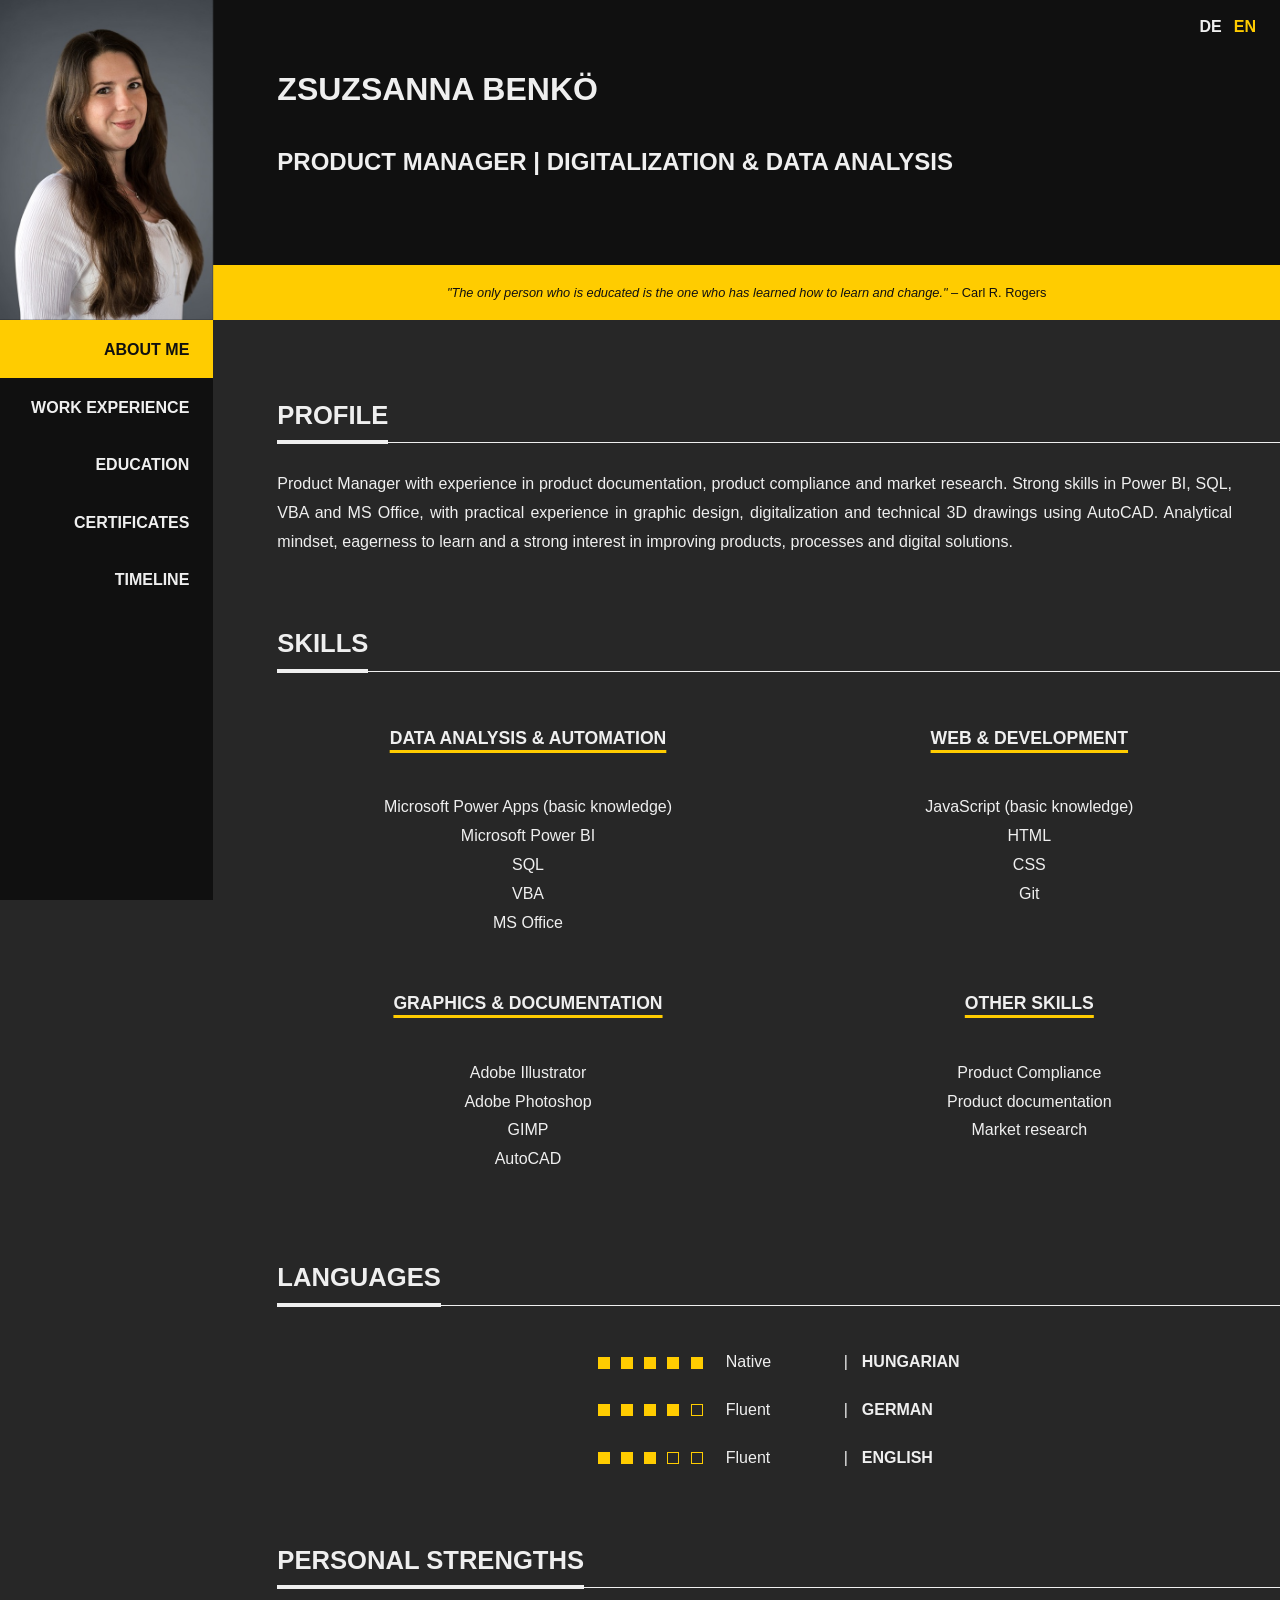
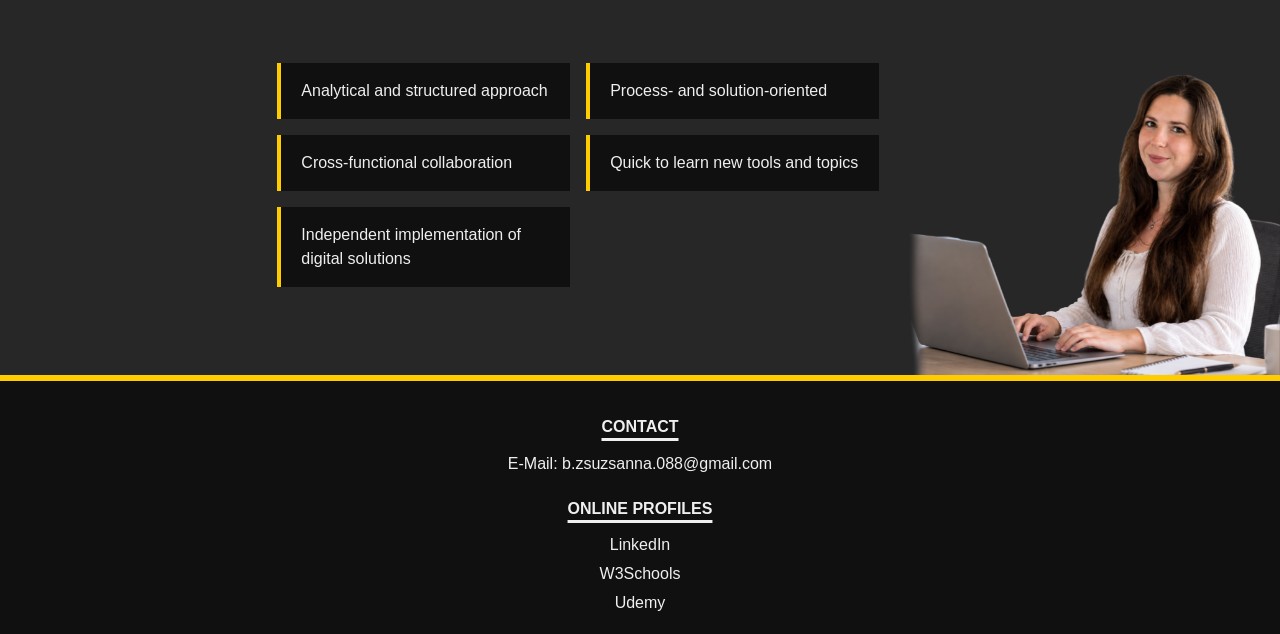
==== en/index.html @ 294ad584 "Perf - optimize image loading and responsiveness" ====
<!DOCTYPE html>
<html lang="en">

    <head>
        <meta charset="utf-8">
        <meta name="viewport" content="width=device-width, initial-scale=1.0">
        <title>Zsuzsanna Benkö</title>
        <link rel="preload" as="image" href="./src/img/zsusanna-benkoe-cv-foto-header.jpg">

        <!-- FAVICON -->

        <!-- AUTHOR'S STYLESHEET -->
        <!-- Load shared layout and utility styles before site-specific rules. -->
        <link rel="stylesheet" type="text/css" href="../src/css/flexbox.css">
        <link rel="stylesheet" type="text/css" href="../src/css/components.css">
        <link rel="stylesheet" type="text/css" href="../src/css/element-spaces.css">
        <link rel="stylesheet" type="text/css" href="../src/css/styles.css">
    </head>

    <body>

        <!-- === HEADER === -->
        <!-- Site identity and responsive profile header. -->
        <header id="header" class="container">
                <nav class="language-switcher" aria-label="Language selection">
                    <a href="../index.html" lang="de">DE</a>
                    <a href="index.html" lang="en" aria-current="page">EN</a>
                </nav>
                <div class="row">

                    <!-- The header image container for the CV photo. -->
                    <div id="header-img-container" class="col-5 col-sm-4 col-md-3 col-xl-2"></div>

                    <!-- The header text container for name, title, and quote -->
                    <div id="header-text-container" class="col-7 col-sm-8 col-md-9 col-xl-10">
                        <div id="header-text-name">
                            <h1>Zsuzsanna Benkö</h1>
                            <h2>PRODUCT MANAGER | DIGITALIZATION & DATA ANALYSIS</h2>
                        </div>
                        <p id="header-text-quote" >
                            <i>"The only person who is educated is the one who has learned how to 
                            learn and change."</i> – Carl R. Rogers
                        </p>
                    </div>

                </div>
        </header>

        <!-- === MAIN === -->
        <!-- Main content and navigation. -->
        <main id="main" class="container">
            <div class="row">

                <!-- NAVIGATION -->
                <!-- The compact and full navigation variants are shown at different breakpoints. -->

                <!-- SMALL DISPLAY NAVIGATION -->
                <nav id="nav-container-small" class="display-block display-sm-none col-12">
                    <ul>
                        <li class="active"><a href="index.html">About me</a></li>
                        <li><a href="berufserfahrung.html">Work experience</a></li>
                        <li><a href="berufliche_bildung.html">Education</a></li>
                        <li><a href="zertifikate.html">Certificates</a></li>
                        <li><a href="timeline.html">Timeline</a></li>
                    </ul>
                </nav>
                <!-- FULL DISPLAY NAVIGATION -->
                <nav id="nav-container" class="display-none display-sm-block col-sm-4 col-md-3 col-xl-2">
                    <ul>
                        <li class="active"><a href="index.html">About me</a></li>
                        <li><a href="berufserfahrung.html">Work experience</a></li>
                        <li><a href="berufliche_bildung.html">Education</a></li>
                        <li><a href="zertifikate.html">Certificates</a></li>
                        <li><a href="timeline.html">Timeline</a></li>
                    </ul>
                </nav>


                <!-- MAIN CONTENT -->
                <!-- PROFILE, SKILLS, AND LANGUAGE PROFICIENCY -->
                <div id="main-container" class="overlay-main col-12 col-sm-8 col-md-9 col-xl-10">

                    <!-- PROFILE -->
                    <div id="profile">
                        <h2><span class="heading-text">PROFILE</span></h2>
                        
                        <div class="intro">
                            Product Manager with experience in product documentation, product compliance and market research. Strong skills in Power BI, SQL, VBA and MS Office, with practical experience in graphic design, digitalization and technical 3D drawings using AutoCAD. Analytical mindset, eagerness to learn and a strong interest in improving products, processes and digital solutions.
                        </div>
                    </div>

                    <!-- PROFESSIONAL SKILLS -->
                    <!-- The professional skills section is divided into four categories: Data Analysis & Automation, Web & Development, Graphics & Documentation, and Other Skills. Each category is presented in a responsive layout. -->
                    <div id="professional-skills">
                        <h2><span class="heading-text">Skills</span></h2>
                        <div class="row">
                            <div class="col-12 col-md-6">
                                <h3>DATA ANALYSIS & AUTOMATION</h3>
                                <ul>
                                    <li>Microsoft Power Apps (basic knowledge)</li>
                                    <li>Microsoft Power BI</li>
                                    <li>SQL</li>
                                    <li>VBA</li>
                                    <li>MS Office</li>
                                </ul>
                            </div>
                            <div class="col-12 col-md-6">
                                <h3>WEB & DEVELOPMENT</h3>
                                <ul>
                                    <li>JavaScript (basic knowledge)</li>
                                    <li>HTML</li>
                                    <li>CSS</li>
                                    <li>Git</li>
                                </ul>
                            </div>
                        </div>
                        <div class="row">
                            <div class="col-12 col-md-6">
                                <h3>GRAPHICS & DOCUMENTATION</h3>
                                <ul>
                                    <li>Adobe Illustrator</li>
                                    <li>Adobe Photoshop</li>
                                    <li>GIMP</li>
                                    <li>AutoCAD</li>
                                </ul>
                            </div>
                            <div class="col-12 col-md-6">
                                <h3>OTHER SKILLS</h3>
                                <ul>
                                    <li>Product Compliance</li>
                                    <li>Product documentation</li>
                                    <li>Market research</li>
                                </ul>
                            </div>
                        </div>
                    </div>

                    <!-- LANGUAGE SKILLS -->
                    <!-- Five markers represent each language's proficiency level. -->
                     <div id="language-skills">
                        <h2><span class="heading-text">Languages</span></h2>
                        <div class="language-list">
                            
                            <div class="language-row">
                                <div class="language-level">
                                    <span class="square filled"></span>
                                    <span class="square filled"></span>
                                    <span class="square filled"></span>
                                    <span class="square filled"></span>
                                    <span class="square filled"></span>
                                </div>

                                <span class="language-description">Native</span>
                                <span class="separator">|</span>
                                <strong>HUNGARIAN</strong>
                            </div>


                            <div class="language-row">
                                <div class="language-level">
                                    <span class="square filled"></span>
                                    <span class="square filled"></span>
                                    <span class="square filled"></span>
                                    <span class="square filled"></span>
                                    <span class="square empty"></span>
                                </div>

                                <span class="language-description">Fluent</span>
                                <span class="separator">|</span>
                                <strong>GERMAN</strong>
                            </div>


                            <div class="language-row">
                                <div class="language-level">
                                    <span class="square filled"></span>
                                    <span class="square filled"></span>
                                    <span class="square filled"></span>
                                    <span class="square empty"></span>
                                    <span class="square empty"></span>
                                </div>

                                <span class="language-description">Fluent</span>
                                <span class="separator">|</span>
                                <strong>ENGLISH</strong>
                            </div>

                        </div>
                    </div>

                    <!-- PERSONAL STRENGTHS -->
                    <!-- Personal strengths are presented as responsive highlight cards. -->
                    <div id="personal-skills">
                        <h2><span class="heading-text">PERSONAL STRENGTHS</span></h2>
                        <div id="skills">
                            <div class="skill skill-1">
                                Analytical and structured approach
                            </div>

                            <div class="skill skill-2">
                                Process- and solution-oriented
                            </div>

                            <div class="skill skill-3">
                                Cross-functional collaboration
                            </div>

                            <div class="skill skill-4">
                                Quick to learn new tools and topics
                            </div>

                            <div class="skill skill-5">
                                Independent implementation of digital solutions
                            </div>
                        </div>
                    </div>
                    
                </div>


            </div>
        </main>


        <!-- === FOOTER === -->
        <!-- Contact details and external professional profiles. -->
        <footer id="footer">
            <div class="row">
                <div class="col-12">
                    <div class="footer-heading">Contact</div>
                    <div>E-Mail: b.zsuzsanna.088@gmail.com</div>
                    
                    <div class="footer-heading">Online profiles</div>
                    <div><a href="https://www.linkedin.com/in/zsuzsanna-benkoe" target="_blank" rel="noopener noreferrer">LinkedIn</a></div>
                    <div><a href="https://www.w3profile.com/Susi88/" target="_blank" rel="noopener noreferrer">W3Schools</a></div>
                    <div><a href="https://www.udemy.com/user/zsuzsanna-benko-2/" target="_blank" rel="noopener noreferrer">Udemy</a></div>
                </div>
            </div>
        </footer>

        <!-- === JAVASCRIPT === -->
        <script src="../src/js/main.js"></script>
        <script defer>document.addEventListener("touchstart", function () { }, true);</script>

    </body>

</html>
---- src/css/flexbox.css ----
:root {
  --gutter-x: 1.5rem;
  --gutter-y: 0;
}

.container{
  width: 100%;
  margin-right: auto;
  margin-left: auto;
}

.headline {
  padding: 2rem 0;
}

.row {
  display: flex;
  flex-wrap: wrap;
  /* margin-top: calc(-1 * var(--gutter-y));
  margin-right: calc(-0.5 * var(--gutter-x));
  margin-left: calc(-0.5 * var(--gutter-x)); */
}

.row > * {
  flex-shrink: 0;
  width: 100%;
  max-width: 100%;
  /* padding-right: calc(var(--gutter-x) * 0.5);
  padding-left: calc(var(--gutter-x) * 0.5);
  margin-top: var(--gutter-y); */
}

.display-none {
  display: none !important;
}

.display-block {
  display: block !important;
}

.display-inline {
  display: inline !important;
}

.display-inline-block {
  display: inline-block !important;
}

.display-flex {
  display: flex !important;
}

.flex-row {
  flex-direction: row !important;
}

.flex-column {
  flex-direction: column !important;
}

.flex-row-reverse {
  flex-direction: row-reverse !important;
}

.flex-column-reverse {
  flex-direction: column-reverse !important;
}

.flex-wrap {
  flex-wrap: wrap !important;
}

.flex-nowrap {
  flex-wrap: nowrap !important;
}

.align-content-start {
  align-content: flex-start !important;
}

.align-content-end {
  align-content: flex-end !important;
}

.align-content-center {
  align-content: center !important;
}

.align-content-between {
  align-content: space-between !important;
}

.align-content-around {
  align-content: space-around !important;
}

.align-content-stretch {
  align-content: stretch !important;
}

.justify-content-start {
  justify-content: flex-start !important;
}

.justify-content-end {
  justify-content: flex-end !important;
}

.justify-content-center {
  justify-content: center !important;
}

.justify-content-between {
  justify-content: space-between !important;
}

.justify-content-around {
  justify-content: space-around !important;
}

.justify-content-evenly {
  justify-content: space-evenly !important;
}

.align-items-start {
  align-items: flex-start !important;
}

.align-items-end {
  align-items: flex-end !important;
}

.align-items-center {
  align-items: center !important;
}

.align-items-baseline {
  align-items: baseline !important;
}

.align-items-stretch {
  align-items: stretch !important;
}

.order-first {
  order: -1 !important;
}

.order-0 {
  order: 0 !important;
}

.order-1 {
  order: 1 !important;
}

.order-2 {
  order: 2 !important;
}

.order-3 {
  order: 3 !important;
}

.order-4 {
  order: 4 !important;
}

.order-5 {
  order: 5 !important;
}

.order-last {
  order: 6 !important;
}

.col-auto {
  flex: 1;
  width: auto;
}

.col-1 {
  flex: 0 0 auto;
  width: 8.33333333%;
}

.col-2 {
  flex: 0 0 auto;
  width: 16.66666667%;
}

.col-3 {
  flex: 0 0 auto;
  width: 25%;
}

.col-4 {
  flex: 0 0 auto;
  width: 33.33333333%;
}

.col-5 {
  flex: 0 0 auto;
  width: 41.66666667%;
}

.col-6 {
  flex: 0 0 auto;
  width: 50%;
}

.col-7 {
  flex: 0 0 auto;
  width: 58.33333333%;
}

.col-8 {
  flex: 0 0 auto;
  width: 66.66666667%;
}

.col-9 {
  flex: 0 0 auto;
  width: 75%;
}

.col-10 {
  flex: 0 0 auto;
  width: 83.33333333%;
}

.col-11 {
  flex: 0 0 auto;
  width: 91.66666667%;
}

.col-12 {
  flex: 0 0 auto;
  width: 100%;
}

.offset-1 {
  margin-left: 8.33333333%;
}

.offset-2 {
  margin-left: 16.66666667%;
}

.offset-3 {
  margin-left: 25%;
}

.offset-4 {
  margin-left: 33.33333333%;
}

.offset-5 {
  margin-left: 41.66666667%;
}

.offset-6 {
  margin-left: 50%;
}

.offset-7 {
  margin-left: 58.33333333%;
}

.offset-8 {
  margin-left: 66.66666667%;
}

.offset-9 {
  margin-left: 75%;
}

.offset-10 {
  margin-left: 83.33333333%;
}

.offset-11 {
  margin-left: 91.66666667%;
}

@media (min-width: 576px) {
  .display-sm-none {
    display: none !important;
  }

  .display-sm-block {
    display: block !important;
  }

  .display-sm-inline {
    display: inline !important;
  }

  .display-sm-inline-block {
    display: inline-block !important;
  }

  .display-sm-flex {
    display: flex !important;
  }

  .flex-sm-row {
    flex-direction: row !important;
  }

  .flex-sm-column {
    flex-direction: column !important;
  }

  .flex-sm-row-reverse {
    flex-direction: row-reverse !important;
  }

  .flex-sm-column-reverse {
    flex-direction: column-reverse !important;
  }

  .flex-sm-wrap {
    flex-wrap: wrap !important;
  }

  .flex-sm-nowrap {
    flex-wrap: nowrap !important;
  }

  .justify-content-sm-start {
    justify-content: flex-start !important;
  }

  .justify-content-sm-end {
    justify-content: flex-end !important;
  }

  .justify-content-sm-center {
    justify-content: center !important;
  }

  .justify-content-sm-between {
    justify-content: space-between !important;
  }

  .justify-content-sm-around {
    justify-content: space-around !important;
  }

  .justify-content-sm-evenly {
    justify-content: space-evenly !important;
  }

  .align-items-sm-start {
    align-items: flex-start !important;
  }

  .align-items-sm-end {
    align-items: flex-end !important;
  }

  .align-items-sm-center {
    align-items: center !important;
  }

  .align-items-sm-baseline {
    align-items: baseline !important;
  }

  .align-items-sm-stretch {
    align-items: stretch !important;
  }

  .align-content-sm-start {
    align-content: flex-start !important;
  }

  .align-content-sm-end {
    align-content: flex-end !important;
  }

  .align-content-sm-center {
    align-content: center !important;
  }

  .align-content-sm-between {
    align-content: space-between !important;
  }

  .align-content-sm-around {
    align-content: space-around !important;
  }

  .align-content-sm-stretch {
    align-content: stretch !important;
  }

  .order-sm-first {
    order: -1 !important;
  }

  .order-sm-0 {
    order: 0 !important;
  }

  .order-sm-1 {
    order: 1 !important;
  }

  .order-sm-2 {
    order: 2 !important;
  }

  .order-sm-3 {
    order: 3 !important;
  }

  .order-sm-4 {
    order: 4 !important;
  }

  .order-sm-5 {
    order: 5 !important;
  }

  .order-sm-last {
    order: 6 !important;
  }

  .col-sm {
    flex: 1 0 0%;
  }

  .col-sm-auto {
    flex: 1;
    width: auto;
  }

  .col-sm-1 {
    flex: 0 0 auto;
    width: 8.33333333%;
  }

  .col-sm-2 {
    flex: 0 0 auto;
    width: 16.66666667%;
  }

  .col-sm-3 {
    flex: 0 0 auto;
    width: 25%;
  }

  .col-sm-4 {
    flex: 0 0 auto;
    width: 33.33333333%;
  }

  .col-sm-5 {
    flex: 0 0 auto;
    width: 41.66666667%;
  }

  .col-sm-6 {
    flex: 0 0 auto;
    width: 50%;
  }

  .col-sm-7 {
    flex: 0 0 auto;
    width: 58.33333333%;
  }

  .col-sm-8 {
    flex: 0 0 auto;
    width: 66.66666667%;
  }

  .col-sm-9 {
    flex: 0 0 auto;
    width: 75%;
  }

  .col-sm-10 {
    flex: 0 0 auto;
    width: 83.33333333%;
  }

  .col-sm-11 {
    flex: 0 0 auto;
    width: 91.66666667%;
  }

  .col-sm-12 {
    flex: 0 0 auto;
    width: 100%;
  }

  .offset-sm-0 {
    margin-left: 0;
  }

  .offset-sm-1 {
    margin-left: 8.33333333%;
  }

  .offset-sm-2 {
    margin-left: 16.66666667%;
  }

  .offset-sm-3 {
    margin-left: 25%;
  }

  .offset-sm-4 {
    margin-left: 33.33333333%;
  }

  .offset-sm-5 {
    margin-left: 41.66666667%;
  }

  .offset-sm-6 {
    margin-left: 50%;
  }

  .offset-sm-7 {
    margin-left: 58.33333333%;
  }

  .offset-sm-8 {
    margin-left: 66.66666667%;
  }

  .offset-sm-9 {
    margin-left: 75%;
  }

  .offset-sm-10 {
    margin-left: 83.33333333%;
  }

  .offset-sm-11 {
    margin-left: 91.66666667%;
  }
}

@media (min-width: 768px) {
  .display-md-none {
    display: none !important;
  }

  .display-md-block {
    display: block !important;
  }

  .display-md-inline {
    display: inline !important;
  }

  .display-md-inline-block {
    display: inline-block !important;
  }

  .display-md-flex {
    display: flex !important;
  }

  .flex-md-row {
    flex-direction: row !important;
  }

  .flex-md-column {
    flex-direction: column !important;
  }

  .flex-md-row-reverse {
    flex-direction: row-reverse !important;
  }

  .flex-md-column-reverse {
    flex-direction: column-reverse !important;
  }

  .flex-md-wrap {
    flex-wrap: wrap !important;
  }

  .flex-md-nowrap {
    flex-wrap: nowrap !important;
  }

  .justify-content-md-start {
    justify-content: flex-start !important;
  }

  .justify-content-md-end {
    justify-content: flex-end !important;
  }

  .justify-content-md-center {
    justify-content: center !important;
  }

  .justify-content-md-between {
    justify-content: space-between !important;
  }

  .justify-content-md-around {
    justify-content: space-around !important;
  }

  .justify-content-md-evenly {
    justify-content: space-evenly !important;
  }

  .align-items-md-start {
    align-items: flex-start !important;
  }

  .align-items-md-end {
    align-items: flex-end !important;
  }

  .align-items-md-center {
    align-items: center !important;
  }

  .align-items-md-baseline {
    align-items: baseline !important;
  }

  .align-items-md-stretch {
    align-items: stretch !important;
  }

  .align-content-md-start {
    align-content: flex-start !important;
  }

  .align-content-md-end {
    align-content: flex-end !important;
  }

  .align-content-md-center {
    align-content: center !important;
  }

  .align-content-md-between {
    align-content: space-between !important;
  }

  .align-content-md-around {
    align-content: space-around !important;
  }

  .align-content-md-stretch {
    align-content: stretch !important;
  }

  .order-md-first {
    order: -1 !important;
  }

  .order-md-0 {
    order: 0 !important;
  }

  .order-md-1 {
    order: 1 !important;
  }

  .order-md-2 {
    order: 2 !important;
  }

  .order-md-3 {
    order: 3 !important;
  }

  .order-md-4 {
    order: 4 !important;
  }

  .order-md-5 {
    order: 5 !important;
  }

  .order-md-last {
    order: 6 !important;
  }

  .col-md {
    flex: 1 0 0%;
  }

  .col-md-auto {
    flex: 1;
    width: auto;
  }

  .col-md-1 {
    flex: 0 0 auto;
    width: 8.33333333%;
  }

  .col-md-2 {
    flex: 0 0 auto;
    width: 16.66666667%;
  }

  .col-md-3 {
    flex: 0 0 auto;
    width: 25%;
  }

  .col-md-4 {
    flex: 0 0 auto;
    width: 33.33333333%;
  }

  .col-md-5 {
    flex: 0 0 auto;
    width: 41.66666667%;
  }

  .col-md-6 {
    flex: 0 0 auto;
    width: 50%;
  }

  .col-md-7 {
    flex: 0 0 auto;
    width: 58.33333333%;
  }

  .col-md-8 {
    flex: 0 0 auto;
    width: 66.66666667%;
  }

  .col-md-9 {
    flex: 0 0 auto;
    width: 75%;
  }

  .col-md-10 {
    flex: 0 0 auto;
    width: 83.33333333%;
  }

  .col-md-11 {
    flex: 0 0 auto;
    width: 91.66666667%;
  }

  .col-md-12 {
    flex: 0 0 auto;
    width: 100%;
  }

  .offset-md-0 {
    margin-left: 0;
  }

  .offset-md-1 {
    margin-left: 8.33333333%;
  }

  .offset-md-2 {
    margin-left: 16.66666667%;
  }

  .offset-md-3 {
    margin-left: 25%;
  }

  .offset-md-4 {
    margin-left: 33.33333333%;
  }

  .offset-md-5 {
    margin-left: 41.66666667%;
  }

  .offset-md-6 {
    margin-left: 50%;
  }

  .offset-md-7 {
    margin-left: 58.33333333%;
  }

  .offset-md-8 {
    margin-left: 66.66666667%;
  }

  .offset-md-9 {
    margin-left: 75%;
  }

  .offset-md-10 {
    margin-left: 83.33333333%;
  }

  .offset-md-11 {
    margin-left: 91.66666667%;
  }
}

@media (min-width: 992px) {
  .display-lg-none {
    display: none !important;
  }

  .display-lg-block {
    display: block !important;
  }

  .display-lg-inline {
    display: inline !important;
  }

  .display-lg-inline-block {
    display: inline-block !important;
  }

  .display-lg-flex {
    display: flex !important;
  }

  .flex-lg-row {
    flex-direction: row !important;
  }

  .flex-lg-column {
    flex-direction: column !important;
  }

  .flex-lg-row-reverse {
    flex-direction: row-reverse !important;
  }

  .flex-lg-column-reverse {
    flex-direction: column-reverse !important;
  }

  .flex-lg-wrap {
    flex-wrap: wrap !important;
  }

  .flex-lg-nowrap {
    flex-wrap: nowrap !important;
  }

  .justify-content-lg-start {
    justify-content: flex-start !important;
  }

  .justify-content-lg-end {
    justify-content: flex-end !important;
  }

  .justify-content-lg-center {
    justify-content: center !important;
  }

  .justify-content-lg-between {
    justify-content: space-between !important;
  }

  .justify-content-lg-around {
    justify-content: space-around !important;
  }

  .justify-content-lg-evenly {
    justify-content: space-evenly !important;
  }

  .align-items-lg-start {
    align-items: flex-start !important;
  }

  .align-items-lg-end {
    align-items: flex-end !important;
  }

  .align-items-lg-center {
    align-items: center !important;
  }

  .align-items-lg-baseline {
    align-items: baseline !important;
  }

  .align-items-lg-stretch {
    align-items: stretch !important;
  }

  .align-content-lg-start {
    align-content: flex-start !important;
  }

  .align-content-lg-end {
    align-content: flex-end !important;
  }

  .align-content-lg-center {
    align-content: center !important;
  }

  .align-content-lg-between {
    align-content: space-between !important;
  }

  .align-content-lg-around {
    align-content: space-around !important;
  }

  .align-content-lg-stretch {
    align-content: stretch !important;
  }

  .order-lg-first {
    order: -1 !important;
  }

  .order-lg-0 {
    order: 0 !important;
  }

  .order-lg-1 {
    order: 1 !important;
  }

  .order-lg-2 {
    order: 2 !important;
  }

  .order-lg-3 {
    order: 3 !important;
  }

  .order-lg-4 {
    order: 4 !important;
  }

  .order-lg-5 {
    order: 5 !important;
  }

  .order-lg-last {
    order: 6 !important;
  }

  .col-lg {
    flex: 1 0 0%;
  }

  .col-lg-auto {
    flex: 1;
    width: auto;
  }

  .col-lg-1 {
    flex: 0 0 auto;
    width: 8.33333333%;
  }

  .col-lg-2 {
    flex: 0 0 auto;
    width: 16.66666667%;
  }

  .col-lg-3 {
    flex: 0 0 auto;
    width: 25%;
  }

  .col-lg-4 {
    flex: 0 0 auto;
    width: 33.33333333%;
  }

  .col-lg-5 {
    flex: 0 0 auto;
    width: 41.66666667%;
  }

  .col-lg-6 {
    flex: 0 0 auto;
    width: 50%;
  }

  .col-lg-7 {
    flex: 0 0 auto;
    width: 58.33333333%;
  }

  .col-lg-8 {
    flex: 0 0 auto;
    width: 66.66666667%;
  }

  .col-lg-9 {
    flex: 0 0 auto;
    width: 75%;
  }

  .col-lg-10 {
    flex: 0 0 auto;
    width: 83.33333333%;
  }

  .col-lg-11 {
    flex: 0 0 auto;
    width: 91.66666667%;
  }

  .col-lg-12 {
    flex: 0 0 auto;
    width: 100%;
  }

  .offset-lg-0 {
    margin-left: 0;
  }

  .offset-lg-1 {
    margin-left: 8.33333333%;
  }

  .offset-lg-2 {
    margin-left: 16.66666667%;
  }

  .offset-lg-3 {
    margin-left: 25%;
  }

  .offset-lg-4 {
    margin-left: 33.33333333%;
  }

  .offset-lg-5 {
    margin-left: 41.66666667%;
  }

  .offset-lg-6 {
    margin-left: 50%;
  }

  .offset-lg-7 {
    margin-left: 58.33333333%;
  }

  .offset-lg-8 {
    margin-left: 66.66666667%;
  }

  .offset-lg-9 {
    margin-left: 75%;
  }

  .offset-lg-10 {
    margin-left: 83.33333333%;
  }

  .offset-lg-11 {
    margin-left: 91.66666667%;
  }
}

@media (min-width: 1200px) {
  .display-xl-none {
    display: none !important;
  }

  .display-xl-block {
    display: block !important;
  }

  .display-xl-inline {
    display: inline !important;
  }

  .display-xl-inline-block {
    display: inline-block !important;
  }

  .display-xl-flex {
    display: flex !important;
  }

  .flex-xl-row {
    flex-direction: row !important;
  }

  .flex-xl-column {
    flex-direction: column !important;
  }

  .flex-xl-row-reverse {
    flex-direction: row-reverse !important;
  }

  .flex-xl-column-reverse {
    flex-direction: column-reverse !important;
  }

  .flex-xl-wrap {
    flex-wrap: wrap !important;
  }

  .flex-xl-nowrap {
    flex-wrap: nowrap !important;
  }

  .justify-content-xl-start {
    justify-content: flex-start !important;
  }

  .justify-content-xl-end {
    justify-content: flex-end !important;
  }

  .justify-content-xl-center {
    justify-content: center !important;
  }

  .justify-content-xl-between {
    justify-content: space-between !important;
  }

  .justify-content-xl-around {
    justify-content: space-around !important;
  }

  .justify-content-xl-evenly {
    justify-content: space-evenly !important;
  }

  .align-items-xl-start {
    align-items: flex-start !important;
  }

  .align-items-xl-end {
    align-items: flex-end !important;
  }

  .align-items-xl-center {
    align-items: center !important;
  }

  .align-items-xl-baseline {
    align-items: baseline !important;
  }

  .align-items-xl-stretch {
    align-items: stretch !important;
  }

  .align-content-xl-start {
    align-content: flex-start !important;
  }

  .align-content-xl-end {
    align-content: flex-end !important;
  }

  .align-content-xl-center {
    align-content: center !important;
  }

  .align-content-xl-between {
    align-content: space-between !important;
  }

  .align-content-xl-around {
    align-content: space-around !important;
  }

  .align-content-xl-stretch {
    align-content: stretch !important;
  }

  .order-xl-first {
    order: -1 !important;
  }

  .order-xl-0 {
    order: 0 !important;
  }

  .order-xl-1 {
    order: 1 !important;
  }

  .order-xl-2 {
    order: 2 !important;
  }

  .order-xl-3 {
    order: 3 !important;
  }

  .order-xl-4 {
    order: 4 !important;
  }

  .order-xl-5 {
    order: 5 !important;
  }

  .order-xl-last {
    order: 6 !important;
  }

  .col-xl {
    flex: 1 0 0%;
  }

  .col-xl-auto {
    flex: 1;
    width: auto;
  }

  .col-xl-1 {
    flex: 0 0 auto;
    width: 8.33333333%;
  }

  .col-xl-2 {
    flex: 0 0 auto;
    width: 16.66666667%;
  }

  .col-xl-3 {
    flex: 0 0 auto;
    width: 25%;
  }

  .col-xl-4 {
    flex: 0 0 auto;
    width: 33.33333333%;
  }

  .col-xl-5 {
    flex: 0 0 auto;
    width: 41.66666667%;
  }

  .col-xl-6 {
    flex: 0 0 auto;
    width: 50%;
  }

  .col-xl-7 {
    flex: 0 0 auto;
    width: 58.33333333%;
  }

  .col-xl-8 {
    flex: 0 0 auto;
    width: 66.66666667%;
  }

  .col-xl-9 {
    flex: 0 0 auto;
    width: 75%;
  }

  .col-xl-10 {
    flex: 0 0 auto;
    width: 83.33333333%;
  }

  .col-xl-11 {
    flex: 0 0 auto;
    width: 91.66666667%;
  }

  .col-xl-12 {
    flex: 0 0 auto;
    width: 100%;
  }

  .offset-xl-0 {
    margin-left: 0;
  }

  .offset-xl-1 {
    margin-left: 8.33333333%;
  }

  .offset-xl-2 {
    margin-left: 16.66666667%;
  }

  .offset-xl-3 {
    margin-left: 25%;
  }

  .offset-xl-4 {
    margin-left: 33.33333333%;
  }

  .offset-xl-5 {
    margin-left: 41.66666667%;
  }

  .offset-xl-6 {
    margin-left: 50%;
  }

  .offset-xl-7 {
    margin-left: 58.33333333%;
  }

  .offset-xl-8 {
    margin-left: 66.66666667%;
  }

  .offset-xl-9 {
    margin-left: 75%;
  }

  .offset-xl-10 {
    margin-left: 83.33333333%;
  }

  .offset-xl-11 {
    margin-left: 91.66666667%;
  }
}

@media (min-width: 1400px) {
  .display-xxl-none {
    display: none !important;
  }

  .display-xxl-block {
    display: block !important;
  }

  .display-xxl-inline {
    display: inline !important;
  }

  .display-xxl-inline-block {
    display: inline-block !important;
  }

  .display-xxl-flex {
    display: flex !important;
  }

  .flex-xxl-row {
    flex-direction: row !important;
  }

  .flex-xxl-column {
    flex-direction: column !important;
  }

  .flex-xxl-row-reverse {
    flex-direction: row-reverse !important;
  }

  .flex-xxl-column-reverse {
    flex-direction: column-reverse !important;
  }

  .flex-xxl-wrap {
    flex-wrap: wrap !important;
  }

  .flex-xxl-nowrap {
    flex-wrap: nowrap !important;
  }

  .justify-content-xxl-start {
    justify-content: flex-start !important;
  }

  .justify-content-xxl-end {
    justify-content: flex-end !important;
  }

  .justify-content-xxl-center {
    justify-content: center !important;
  }

  .justify-content-xxl-between {
    justify-content: space-between !important;
  }

  .justify-content-xxl-around {
    justify-content: space-around !important;
  }

  .justify-content-xxl-evenly {
    justify-content: space-evenly !important;
  }

  .align-items-xxl-start {
    align-items: flex-start !important;
  }

  .align-items-xxl-end {
    align-items: flex-end !important;
  }

  .align-items-xxl-center {
    align-items: center !important;
  }

  .align-items-xxl-baseline {
    align-items: baseline !important;
  }

  .align-items-xxl-stretch {
    align-items: stretch !important;
  }

  .align-content-xxl-start {
    align-content: flex-start !important;
  }

  .align-content-xxl-end {
    align-content: flex-end !important;
  }

  .align-content-xxl-center {
    align-content: center !important;
  }

  .align-content-xxl-between {
    align-content: space-between !important;
  }

  .align-content-xxl-around {
    align-content: space-around !important;
  }

  .align-content-xxl-stretch {
    align-content: stretch !important;
  }

  .order-xxl-first {
    order: -1 !important;
  }

  .order-xxl-0 {
    order: 0 !important;
  }

  .order-xxl-1 {
    order: 1 !important;
  }

  .order-xxl-2 {
    order: 2 !important;
  }

  .order-xxl-3 {
    order: 3 !important;
  }

  .order-xxl-4 {
    order: 4 !important;
  }

  .order-xxl-5 {
    order: 5 !important;
  }

  .order-xxl-last {
    order: 6 !important;
  }

  .col-xxl {
    flex: 1 0 0%;
  }

  .col-xxl-auto {
    flex: 1;
    width: auto;
  }

  .col-xxl-1 {
    flex: 0 0 auto;
    width: 8.33333333%;
  }

  .col-xxl-2 {
    flex: 0 0 auto;
    width: 16.66666667%;
  }

  .col-xxl-3 {
    flex: 0 0 auto;
    width: 25%;
  }

  .col-xxl-4 {
    flex: 0 0 auto;
    width: 33.33333333%;
  }

  .col-xxl-5 {
    flex: 0 0 auto;
    width: 41.66666667%;
  }

  .col-xxl-6 {
    flex: 0 0 auto;
    width: 50%;
  }

  .col-xxl-7 {
    flex: 0 0 auto;
    width: 58.33333333%;
  }

  .col-xxl-8 {
    flex: 0 0 auto;
    width: 66.66666667%;
  }

  .col-xxl-9 {
    flex: 0 0 auto;
    width: 75%;
  }

  .col-xxl-10 {
    flex: 0 0 auto;
    width: 83.33333333%;
  }

  .col-xxl-11 {
    flex: 0 0 auto;
    width: 91.66666667%;
  }

  .col-xxl-12 {
    flex: 0 0 auto;
    width: 100%;
  }

  .offset-xxl-0 {
    margin-left: 0;
  }

  .offset-xxl-1 {
    margin-left: 8.33333333%;
  }

  .offset-xxl-2 {
    margin-left: 16.66666667%;
  }

  .offset-xxl-3 {
    margin-left: 25%;
  }

  .offset-xxl-4 {
    margin-left: 33.33333333%;
  }

  .offset-xxl-5 {
    margin-left: 41.66666667%;
  }

  .offset-xxl-6 {
    margin-left: 50%;
  }

  .offset-xxl-7 {
    margin-left: 58.33333333%;
  }

  .offset-xxl-8 {
    margin-left: 66.66666667%;
  }

  .offset-xxl-9 {
    margin-left: 75%;
  }

  .offset-xxl-10 {
    margin-left: 83.33333333%;
  }

  .offset-xxl-11 {
    margin-left: 91.66666667%;
  }
}

@media (min-width: 1600px) {
  .display-xxxl-none {
    display: none !important;
  }

  .display-xxxl-block {
    display: block !important;
  }

  .display-xxxl-inline {
    display: inline !important;
  }

  .display-xxxl-inline-block {
    display: inline-block !important;
  }

  .display-xxxl-flex {
    display: flex !important;
  }

  .flex-xxxl-row {
    flex-direction: row !important;
  }

  .flex-xxxl-column {
    flex-direction: column !important;
  }

  .flex-xxxl-row-reverse {
    flex-direction: row-reverse !important;
  }

  .flex-xxxl-column-reverse {
    flex-direction: column-reverse !important;
  }

  .flex-xxxl-wrap {
    flex-wrap: wrap !important;
  }

  .flex-xxxl-nowrap {
    flex-wrap: nowrap !important;
  }

  .justify-content-xxxl-start {
    justify-content: flex-start !important;
  }

  .justify-content-xxxl-end {
    justify-content: flex-end !important;
  }

  .justify-content-xxxl-center {
    justify-content: center !important;
  }

  .justify-content-xxxl-between {
    justify-content: space-between !important;
  }

  .justify-content-xxxl-around {
    justify-content: space-around !important;
  }

  .justify-content-xxxl-evenly {
    justify-content: space-evenly !important;
  }

  .align-items-xxxl-start {
    align-items: flex-start !important;
  }

  .align-items-xxxl-end {
    align-items: flex-end !important;
  }

  .align-items-xxxl-center {
    align-items: center !important;
  }

  .align-items-xxxl-baseline {
    align-items: baseline !important;
  }

  .align-items-xxxl-stretch {
    align-items: stretch !important;
  }

  .align-content-xxxl-start {
    align-content: flex-start !important;
  }

  .align-content-xxxl-end {
    align-content: flex-end !important;
  }

  .align-content-xxxl-center {
    align-content: center !important;
  }

  .align-content-xxxl-between {
    align-content: space-between !important;
  }

  .align-content-xxxl-around {
    align-content: space-around !important;
  }

  .align-content-xxxl-stretch {
    align-content: stretch !important;
  }

  .order-xxxl-first {
    order: -1 !important;
  }

  .order-xxxl-0 {
    order: 0 !important;
  }

  .order-xxxl-1 {
    order: 1 !important;
  }

  .order-xxxl-2 {
    order: 2 !important;
  }

  .order-xxxl-3 {
    order: 3 !important;
  }

  .order-xxxl-4 {
    order: 4 !important;
  }

  .order-xxxl-5 {
    order: 5 !important;
  }

  .order-xxxl-last {
    order: 6 !important;
  }

  .col-xxxl {
    flex: 1 0 0%;
  }

  .col-xxxl-auto {
    flex: 1;
    width: auto;
  }

  .col-xxxl-1 {
    flex: 0 0 auto;
    width: 8.33333333%;
  }

  .col-xxxl-2 {
    flex: 0 0 auto;
    width: 16.66666667%;
  }

  .col-xxxl-3 {
    flex: 0 0 auto;
    width: 25%;
  }

  .col-xxxl-4 {
    flex: 0 0 auto;
    width: 33.33333333%;
  }

  .col-xxl-5 {
    flex: 0 0 auto;
    width: 41.66666667%;
  }

  .col-xxxl-6 {
    flex: 0 0 auto;
    width: 50%;
  }

  .col-xxxl-7 {
    flex: 0 0 auto;
    width: 58.33333333%;
  }

  .col-xxxl-8 {
    flex: 0 0 auto;
    width: 66.66666667%;
  }

  .col-xxxl-9 {
    flex: 0 0 auto;
    width: 75%;
  }

  .col-xxxl-10 {
    flex: 0 0 auto;
    width: 83.33333333%;
  }

  .col-xxxl-11 {
    flex: 0 0 auto;
    width: 91.66666667%;
  }

  .col-xxxl-12 {
    flex: 0 0 auto;
    width: 100%;
  }

  .offset-xxxl-0 {
    margin-left: 0;
  }

  .offset-xxxl-1 {
    margin-left: 8.33333333%;
  }

  .offset-xxxl-2 {
    margin-left: 16.66666667%;
  }

  .offset-xxxl-3 {
    margin-left: 25%;
  }

  .offset-xxxl-4 {
    margin-left: 33.33333333%;
  }

  .offset-xxxl-5 {
    margin-left: 41.66666667%;
  }

  .offset-xxxl-6 {
    margin-left: 50%;
  }

  .offset-xxxl-7 {
    margin-left: 58.33333333%;
  }

  .offset-xxxl-8 {
    margin-left: 66.66666667%;
  }

  .offset-xxxl-9 {
    margin-left: 75%;
  }

  .offset-xxxl-10 {
    margin-left: 83.33333333%;
  }

  .offset-xxxl-11 {
    margin-left: 91.66666667%;
  }
}
---- src/css/components.css ----
/* TEXT */
.font-bold {
    font-weight: bold;
}

.font-bolder {
    font-weight: bolder;
}

.font-light {
    font-weight: light;
}

.font-lighter {
    font-weight: lighter;
}

.font-italic {
    font-style: italic;
}

.font-underline {
    text-decoration: underline;
}

.font-line-through {
    text-decoration: line-through;
}

.text-center {
    text-align: center;
}

.text-left {
    text-align: left;
}

.text-right {   
    text-align: right;
}

.text-justify {
    text-align: justify;    
}  

@media (min-width: 576px) {
    .text-sm-center {
        text-align: center;
    }
    .text-sm-left {
        text-align: left;
    }
    .text-sm-right {   
        text-align: right;
    }
    .text-sm-justify {
        text-align: justify;    
    } 
}

@media (min-width: 768px) {
    .text-md-center {
        text-align: center;
    }
    .text-md-left {
        text-align: left;
    }
    .text-md-right {   
        text-align: right;
    }
    .text-md-justify {
        text-align: justify;    
    } 
}

@media (min-width: 992px) {
    .text-lg-center {
        text-align: center;
    }
    .text-lg-left {
        text-align: left;
    }
    .text-lg-right {   
        text-align: right;
    }
    .text-lg-justify {
        text-align: justify;    
    } 
}

@media (min-width: 1200px) {
    .text-xl-center {
        text-align: center;
    }
    .text-xl-left {
        text-align: left;
    }
    .text-xl-right {   
        text-align: right;
    }
    .text-xl-justify {
        text-align: justify;    
    } 
}

@media (min-width: 1400px) {
    .text-xxl-center {
        text-align: center;
    }
    .text-xxl-left {
        text-align: left;
    }
    .text-xxl-right {   
        text-align: right;
    }
    .text-xxl-justify {
        text-align: justify;    
    }
}

@media (min-width: 1600px) {
    .text-xxxl-center {
        text-align: center;
    }
    .text-xxxl-left {
        text-align: left;
    }
    .text-xxxl-right {   
        text-align: right;
    }
    .text-xxxl-justify {
        text-align: justify;    
    }
}

/* IMG */
[class*="img-width"] {
    display: block;
    margin-left: auto;
    margin-right: auto;
}

.img-width-100 {
    width: 100%;
}

.img-width-75 {
    width: 75%;
}

.img-width-50 {
    width: 50%;
}

.img-width-25 {
    width: 25%;
} 

@media (min-width: 576px) {
    .img-width-sm-100 {
        width: 100%;
    }
    .img-width-sm-75 {
        width: 75%;
    }
    .img-width-sm-50 {
        width: 50%;
    }
    .img-width-sm-25 {
        width: 25%;
    } 
}

@media (min-width: 768px) {
    .img-width-md-100 {
        width: 100%;
    }
    .img-width-md-75 {
        width: 75%;
    }
    .img-width-md-50 {
        width: 50%;
    }
    .img-width-md-25 {
        width: 25%;
    } 
}

@media (min-width: 992px) {
    .img-width-lg-100 {
        width: 100%;
    }
    .img-width-lg-75 {
        width: 75%;
    }
    .img-width-lg-50 {
        width: 50%;
    }
    .img-width-lg-25 {
        width: 25%;
    } 
}

@media (min-width: 1200px) {
    .img-width-xl-100 {
        width: 100%;
    }
    .img-width-xl-75 {
        width: 75%;
    }
    .img-width-xl-50 {
        width: 50%;
    }
    .img-width-xl-25 {
        width: 25%;
    }
}

@media (min-width: 1400px) {
    .img-width-xxl-100 {
        width: 100%;
    }
    .img-width-xxl-75 {
        width: 75%;
    }
    .img-width-xxl-50 {
        width: 50%;
    }
    .img-width-xxl-25 {
        width: 25%;
    }
}


@media (min-width: 1600px) {
    .img-width-xxxl-100 {
        width: 100%;
    }
    .img-width-xxxl-75 {
        width: 75%;
    }
    .img-width-xxxl-50 {
        width: 50%;
    }
    .img-width-xxxl-25 {
        width: 25%;
    }
}
---- src/css/element-spaces.css ----
.m-0 {
    margin: 0 !important;
}

.m-1 {
    margin: 0.25rem !important;
}

.m-2 {
    margin: 0.5rem !important;
}

.m-3 {
    margin: 1rem !important;
}

.m-4 {
    margin: 1.5rem !important;
}

.m-5 {
    margin: 3rem !important;
}

.m-auto {
    margin: auto !important;
}

.mt-0 {
    margin-top: 0 !important;
}

.mt-1 {
    margin-top: 0.25rem !important;
}
.mt-2 {
    margin-top: 0.5rem !important;
}

.mt-3 {
    margin-top: 1rem !important;
}

.mt-4 {
    margin-top: 1.5rem !important;
}

.mt-5 {
    margin-top: 3rem !important;
}

.mt-auto {
    margin-top: auto !important;
}

.mr-0 {
    margin-right: 0 !important;
}

.mr-1 {
    margin-right: 0.25rem !important;
}

.mr-2 {
    margin-right: 0.5rem !important;
}

.mr-3 {
    margin-right: 1rem !important;
}

.mr-4 {
    margin-right: 1.5rem !important;
}

.mr-5 {
    margin-right: 3rem !important;
}

.mr-auto {
    margin-right: auto !important;
}

.mb-0 {
    margin-bottom: 0 !important;
}

.mb-1 {
    margin-bottom: 0.25rem !important;
}

.mb-2 {
    margin-bottom: 0.5rem !important;
}

.mb-3 {
    margin-bottom: 1rem !important;
}

.mb-4 {
    margin-bottom: 1.5rem !important;
}

.mb-5 {
    margin-bottom: 3rem !important;
}

.mb-auto {
    margin-bottom: auto !important;
}

.ml-0 {
    margin-left: 0 !important;
}

.ml-1 {
    margin-left: 0.25rem !important;
}

.ml-2 {
    margin-left: 0.5rem !important;
}

.ml-3 {
    margin-left: 1rem !important;
}

.ml-4 {
    margin-left: 1.5rem !important;
}

.ml-5 {
    margin-left: 3rem !important;
}

.ml-auto {
    margin-left: auto !important;
}

.p-0 {
    padding: 0 !important;
}

.p-1 {
    padding: 0.25rem !important;
}

.p-2 {
    padding: 0.5rem !important;
}

.p-3 {
    padding: 1rem !important;
}

.p-4 {
    padding: 1.5rem !important;
}

.p-5 {
    padding: 3rem !important;
}

.pt-0 {
    padding-top: 0 !important;
}

.pt-1 {
    padding-top: 0.25rem !important;
}

.pt-2 {
    padding-top: 0.5rem !important;
}

.pt-3 {
    padding-top: 1rem !important;
}

.pt-4 {
    padding-top: 1.5rem !important;
}

.pt-5 {
    padding-top: 3rem !important;
}

.pr-0 {
    padding-right: 0 !important;
}

.pr-1 {
    padding-right: 0.25rem !important;
}

.pr-2 {
    padding-right: 0.5rem !important;
}

.pr-3 {
    padding-right: 1rem !important;
}

.pr-4 {
    padding-right: 1.5rem !important;
}

.pr-5 {
    padding-right: 3rem !important;
}

.pb-0 {
    padding-bottom: 0 !important;
}

.pb-1 {
    padding-bottom: 0.25rem !important;
}

.pb-2 {
    padding-bottom: 0.5rem !important;
}

.pb-3 {
    padding-bottom: 1rem !important;
}

.pb-4 {
    padding-bottom: 1.5rem !important;
}

.pb-5 {
    padding-bottom: 3rem !important;
}

.pl-0 {
    padding-left: 0 !important;
}

.pl-1 {
    padding-left: 0.25rem !important;
}

.pl-2 {
    padding-left: 0.5rem !important;
}

.pl-3 {
    padding-left: 1rem !important;
}

.pl-4 {
    padding-left: 1.5rem !important;
}

.pl-5 {
    padding-left: 3rem !important;
}

@media (min-width: 576px) {
    .m-sm-0 {
      margin: 0 !important;
    }
    .m-sm-1 {
      margin: 0.25rem !important;
    }
    .m-sm-2 {
      margin: 0.5rem !important;
    }
    .m-sm-3 {
      margin: 1rem !important;
    }
    .m-sm-4 {
      margin: 1.5rem !important;
    }
    .m-sm-5 {
      margin: 3rem !important;
    }
    .m-sm-auto {
      margin: auto !important;
    }
    .mt-sm-0 {
      margin-top: 0 !important;
    }
    .mt-sm-1 {
      margin-top: 0.25rem !important;
    }
    .mt-sm-2 {
      margin-top: 0.5rem !important;
    }
    .mt-sm-3 {
      margin-top: 1rem !important;
    }
    .mt-sm-4 {
      margin-top: 1.5rem !important;
    }
    .mt-sm-5 {
      margin-top: 3rem !important;
    }
    .mt-sm-auto {
      margin-top: auto !important;
    }
    .mr-sm-0 {
      margin-right: 0 !important;
    }
    .mr-sm-1 {
      margin-right: 0.25rem !important;
    }
    .mr-sm-2 {
      margin-right: 0.5rem !important;
    }
    .mr-sm-3 {
      margin-right: 1rem !important;
    }
    .mr-sm-4 {
      margin-right: 1.5rem !important;
    }
    .mr-sm-5 {
      margin-right: 3rem !important;
    }
    .mr-sm-auto {
      margin-right: auto !important;
    }
    .mb-sm-0 {
      margin-bottom: 0 !important;
    }
    .mb-sm-1 {
      margin-bottom: 0.25rem !important;
    }
    .mb-sm-2 {
      margin-bottom: 0.5rem !important;
    }
    .mb-sm-3 {
      margin-bottom: 1rem !important;
    }
    .mb-sm-4 {
      margin-bottom: 1.5rem !important;
    }
    .mb-sm-5 {
      margin-bottom: 3rem !important;
    }
    .mb-sm-auto {
      margin-bottom: auto !important;
    }
    .ml-sm-0 {
      margin-left: 0 !important;
    }
    .ml-sm-1 {
      margin-left: 0.25rem !important;
    }
    .ml-sm-2 {
      margin-left: 0.5rem !important;
    }
    .ml-sm-3 {
      margin-left: 1rem !important;
    }
    .ml-sm-4 {
      margin-left: 1.5rem !important;
    }
    .ml-sm-5 {
      margin-left: 3rem !important;
    }
    .ml-sm-auto {
      margin-left: auto !important;
    }
    .p-sm-0 {
      padding: 0 !important;
    }
    .p-sm-1 {
      padding: 0.25rem !important;
    }
    .p-sm-2 {
      padding: 0.5rem !important;
    }
    .p-sm-3 {
      padding: 1rem !important;
    }
    .p-sm-4 {
      padding: 1.5rem !important;
    }
    .p-sm-5 {
      padding: 3rem !important;
    }
    .pt-sm-0 {
      padding-top: 0 !important;
    }
    .pt-sm-1 {
      padding-top: 0.25rem !important;
    }
    .pt-sm-2 {
      padding-top: 0.5rem !important;
    }
    .pt-sm-3 {
      padding-top: 1rem !important;
    }
    .pt-sm-4 {
      padding-top: 1.5rem !important;
    }
    .pt-sm-5 {
      padding-top: 3rem !important;
    }
    .pr-sm-0 {
      padding-right: 0 !important;
    }
    .pr-sm-1 {
      padding-right: 0.25rem !important;
    }
    .pr-sm-2 {
      padding-right: 0.5rem !important;
    }
    .pr-sm-3 {
      padding-right: 1rem !important;
    }
    .pr-sm-4 {
      padding-right: 1.5rem !important;
    }
    .pr-sm-5 {
      padding-right: 3rem !important;
    }
    .pb-sm-0 {
      padding-bottom: 0 !important;
    }
    .pb-sm-1 {
      padding-bottom: 0.25rem !important;
    }
    .pb-sm-2 {
      padding-bottom: 0.5rem !important;
    }
    .pb-sm-3 {
      padding-bottom: 1rem !important;
    }
    .pb-sm-4 {
      padding-bottom: 1.5rem !important;
    }
    .pb-sm-5 {
      padding-bottom: 3rem !important;
    }
    .pl-sm-0 {
      padding-left: 0 !important;
    }
    .pl-sm-1 {
      padding-left: 0.25rem !important;
    }
    .pl-sm-2 {
      padding-left: 0.5rem !important;
    }
    .pl-sm-3 {
      padding-left: 1rem !important;
    }
    .pl-sm-4 {
      padding-left: 1.5rem !important;
    }
    .pl-sm-5 {
      padding-left: 3rem !important;
    }
  }

  @media (min-width: 768px) {
    .m-md-0 {
      margin: 0 !important;
    }
    .m-md-1 {
      margin: 0.25rem !important;
    }
    .m-md-2 {
      margin: 0.5rem !important;
    }
    .m-md-3 {
      margin: 1rem !important;
    }
    .m-md-4 {
      margin: 1.5rem !important;
    }
    .m-md-5 {
      margin: 3rem !important;
    }
    .m-md-auto {
      margin: auto !important;
    }
    .mt-md-0 {
      margin-top: 0 !important;
    }
    .mt-md-1 {
      margin-top: 0.25rem !important;
    }
    .mt-md-2 {
      margin-top: 0.5rem !important;
    }
    .mt-md-3 {
      margin-top: 1rem !important;
    }
    .mt-md-4 {
      margin-top: 1.5rem !important;
    }
    .mt-md-5 {
      margin-top: 3rem !important;
    }
    .mt-md-auto {
      margin-top: auto !important;
    }
    .mr-md-0 {
      margin-right: 0 !important;
    }
    .mr-md-1 {
      margin-right: 0.25rem !important;
    }
    .mr-md-2 {
      margin-right: 0.5rem !important;
    }
    .mr-md-3 {
      margin-right: 1rem !important;
    }
    .mr-md-4 {
      margin-right: 1.5rem !important;
    }
    .mr-md-5 {
      margin-right: 3rem !important;
    }
    .mr-md-auto {
      margin-right: auto !important;
    }
    .mb-md-0 {
      margin-bottom: 0 !important;
    }
    .mb-md-1 {
      margin-bottom: 0.25rem !important;
    }
    .mb-md-2 {
      margin-bottom: 0.5rem !important;
    }
    .mb-md-3 {
      margin-bottom: 1rem !important;
    }
    .mb-md-4 {
      margin-bottom: 1.5rem !important;
    }
    .mb-md-5 {
      margin-bottom: 3rem !important;
    }
    .mb-md-auto {
      margin-bottom: auto !important;
    }
    .ml-md-0 {
      margin-left: 0 !important;
    }
    .ml-md-1 {
      margin-left: 0.25rem !important;
    }
    .ml-md-2 {
      margin-left: 0.5rem !important;
    }
    .ml-md-3 {
      margin-left: 1rem !important;
    }
    .ml-md-4 {
      margin-left: 1.5rem !important;
    }
    .ml-md-5 {
      margin-left: 3rem !important;
    }
    .ml-md-auto {
      margin-left: auto !important;
    }
    .p-md-0 {
      padding: 0 !important;
    }
    .p-md-1 {
      padding: 0.25rem !important;
    }
    .p-md-2 {
      padding: 0.5rem !important;
    }
    .p-md-3 {
      padding: 1rem !important;
    }
    .p-md-4 {
      padding: 1.5rem !important;
    }
    .p-md-5 {
      padding: 3rem !important;
    }
    .pt-md-0 {
      padding-top: 0 !important;
    }
    .pt-md-1 {
      padding-top: 0.25rem !important;
    }
    .pt-md-2 {
      padding-top: 0.5rem !important;
    }
    .pt-md-3 {
      padding-top: 1rem !important;
    }
    .pt-md-4 {
      padding-top: 1.5rem !important;
    }
    .pt-md-5 {
      padding-top: 3rem !important;
    }
    .pr-md-0 {
      padding-right: 0 !important;
    }
    .pr-md-1 {
      padding-right: 0.25rem !important;
    }
    .pr-md-2 {
      padding-right: 0.5rem !important;
    }
    .pr-md-3 {
      padding-right: 1rem !important;
    }
    .pr-md-4 {
      padding-right: 1.5rem !important;
    }
    .pr-md-5 {
      padding-right: 3rem !important;
    }
    .pb-md-0 {
      padding-bottom: 0 !important;
    }
    .pb-md-1 {
      padding-bottom: 0.25rem !important;
    }
    .pb-md-2 {
      padding-bottom: 0.5rem !important;
    }
    .pb-md-3 {
      padding-bottom: 1rem !important;
    }
    .pb-md-4 {
      padding-bottom: 1.5rem !important;
    }
    .pb-md-5 {
      padding-bottom: 3rem !important;
    }
    .pl-md-0 {
      padding-left: 0 !important;
    }
    .pl-md-1 {
      padding-left: 0.25rem !important;
    }
    .pl-md-2 {
      padding-left: 0.5rem !important;
    }
    .pl-md-3 {
      padding-left: 1rem !important;
    }
    .pl-md-4 {
      padding-left: 1.5rem !important;
    }
    .pl-md-5 {
      padding-left: 3rem !important;
    }
  }

  @media (min-width: 992px) {
    .m-lg-0 {
      margin: 0 !important;
    }
    .m-lg-1 {
      margin: 0.25rem !important;
    }
    .m-lg-2 {
      margin: 0.5rem !important;
    }
    .m-lg-3 {
      margin: 1rem !important;
    }
    .m-lg-4 {
      margin: 1.5rem !important;
    }
    .m-lg-5 {
      margin: 3rem !important;
    }
    .m-lg-auto {
      margin: auto !important;
    }
    .mt-lg-0 {
      margin-top: 0 !important;
    }
    .mt-lg-1 {
      margin-top: 0.25rem !important;
    }
    .mt-lg-2 {
      margin-top: 0.5rem !important;
    }
    .mt-lg-3 {
      margin-top: 1rem !important;
    }
    .mt-lg-4 {
      margin-top: 1.5rem !important;
    }
    .mt-lg-5 {
      margin-top: 3rem !important;
    }
    .mt-lg-auto {
      margin-top: auto !important;
    }
    .mr-lg-0 {
      margin-right: 0 !important;
    }
    .mr-lg-1 {
      margin-right: 0.25rem !important;
    }
    .mr-lg-2 {
      margin-right: 0.5rem !important;
    }
    .mr-lg-3 {
      margin-right: 1rem !important;
    }
    .mr-lg-4 {
      margin-right: 1.5rem !important;
    }
    .mr-lg-5 {
      margin-right: 3rem !important;
    }
    .mr-lg-auto {
      margin-right: auto !important;
    }
    .mb-lg-0 {
      margin-bottom: 0 !important;
    }
    .mb-lg-1 {
      margin-bottom: 0.25rem !important;
    }
    .mb-lg-2 {
      margin-bottom: 0.5rem !important;
    }
    .mb-lg-3 {
      margin-bottom: 1rem !important;
    }
    .mb-lg-4 {
      margin-bottom: 1.5rem !important;
    }
    .mb-lg-5 {
      margin-bottom: 3rem !important;
    }
    .mb-lg-auto {
      margin-bottom: auto !important;
    }
    .ml-lg-0 {
      margin-left: 0 !important;
    }
    .ml-lg-1 {
      margin-left: 0.25rem !important;
    }
    .ml-lg-2 {
      margin-left: 0.5rem !important;
    }
    .ml-lg-3 {
      margin-left: 1rem !important;
    }
    .ml-lg-4 {
      margin-left: 1.5rem !important;
    }
    .ml-lg-5 {
      margin-left: 3rem !important;
    }
    .ml-lg-auto {
      margin-left: auto !important;
    }
    .p-lg-0 {
      padding: 0 !important;
    }
    .p-lg-1 {
      padding: 0.25rem !important;
    }
    .p-lg-2 {
      padding: 0.5rem !important;
    }
    .p-lg-3 {
      padding: 1rem !important;
    }
    .p-lg-4 {
      padding: 1.5rem !important;
    }
    .p-lg-5 {
      padding: 3rem !important;
    }
    .pt-lg-0 {
      padding-top: 0 !important;
    }
    .pt-lg-1 {
      padding-top: 0.25rem !important;
    }
    .pt-lg-2 {
      padding-top: 0.5rem !important;
    }
    .pt-lg-3 {
      padding-top: 1rem !important;
    }
    .pt-lg-4 {
      padding-top: 1.5rem !important;
    }
    .pt-lg-5 {
      padding-top: 3rem !important;
    }
    .pr-lg-0 {
      padding-right: 0 !important;
    }
    .pr-lg-1 {
      padding-right: 0.25rem !important;
    }
    .pr-lg-2 {
      padding-right: 0.5rem !important;
    }
    .pr-lg-3 {
      padding-right: 1rem !important;
    }
    .pr-lg-4 {
      padding-right: 1.5rem !important;
    }
    .pr-lg-5 {
      padding-right: 3rem !important;
    }
    .pb-lg-0 {
      padding-bottom: 0 !important;
    }
    .pb-lg-1 {
      padding-bottom: 0.25rem !important;
    }
    .pb-lg-2 {
      padding-bottom: 0.5rem !important;
    }
    .pb-lg-3 {
      padding-bottom: 1rem !important;
    }
    .pb-lg-4 {
      padding-bottom: 1.5rem !important;
    }
    .pb-lg-5 {
      padding-bottom: 3rem !important;
    }
    .pl-lg-0 {
      padding-left: 0 !important;
    }
    .pl-lg-1 {
      padding-left: 0.25rem !important;
    }
    .pl-lg-2 {
      padding-left: 0.5rem !important;
    }
    .pl-lg-3 {
      padding-left: 1rem !important;
    }
    .pl-lg-4 {
      padding-left: 1.5rem !important;
    }
    .pl-lg-5 {
      padding-left: 3rem !important;
    }
  }

  @media (min-width: 1200px) {
    .m-xl-0 {
      margin: 0 !important;
    }
    .m-xl-1 {
      margin: 0.25rem !important;
    }
    .m-xl-2 {
      margin: 0.5rem !important;
    }
    .m-xl-3 {
      margin: 1rem !important;
    }
    .m-xl-4 {
      margin: 1.5rem !important;
    }
    .m-xl-5 {
      margin: 3rem !important;
    }
    .m-xl-auto {
      margin: auto !important;
    }
    .mt-xl-0 {
      margin-top: 0 !important;
    }
    .mt-xl-1 {
      margin-top: 0.25rem !important;
    }
    .mt-xl-2 {
      margin-top: 0.5rem !important;
    }
    .mt-xl-3 {
      margin-top: 1rem !important;
    }
    .mt-xl-4 {
      margin-top: 1.5rem !important;
    }
    .mt-xl-5 {
      margin-top: 3rem !important;
    }
    .mt-xl-auto {
      margin-top: auto !important;
    }
    .mr-xl-0 {
      margin-right: 0 !important;
    }
    .mr-xl-1 {
      margin-right: 0.25rem !important;
    }
    .mr-xl-2 {
      margin-right: 0.5rem !important;
    }
    .mr-xl-3 {
      margin-right: 1rem !important;
    }
    .mr-xl-4 {
      margin-right: 1.5rem !important;
    }
    .mr-xl-5 {
      margin-right: 3rem !important;
    }
    .mr-xl-auto {
      margin-right: auto !important;
    }
    .mb-xl-0 {
      margin-bottom: 0 !important;
    }
    .mb-xl-1 {
      margin-bottom: 0.25rem !important;
    }
    .mb-xl-2 {
      margin-bottom: 0.5rem !important;
    }
    .mb-xl-3 {
      margin-bottom: 1rem !important;
    }
    .mb-xl-4 {
      margin-bottom: 1.5rem !important;
    }
    .mb-xl-5 {
      margin-bottom: 3rem !important;
    }
    .mb-xl-auto {
      margin-bottom: auto !important;
    }
    .ml-xl-0 {
      margin-left: 0 !important;
    }
    .ml-xl-1 {
      margin-left: 0.25rem !important;
    }
    .ml-xl-2 {
      margin-left: 0.5rem !important;
    }
    .ml-xl-3 {
      margin-left: 1rem !important;
    }
    .ml-xl-4 {
      margin-left: 1.5rem !important;
    }
    .ml-xl-5 {
      margin-left: 3rem !important;
    }
    .ml-xl-auto {
      margin-left: auto !important;
    }
    .p-xl-0 {
      padding: 0 !important;
    }
    .p-xl-1 {
      padding: 0.25rem !important;
    }
    .p-xl-2 {
      padding: 0.5rem !important;
    }
    .p-xl-3 {
      padding: 1rem !important;
    }
    .p-xl-4 {
      padding: 1.5rem !important;
    }
    .p-xl-5 {
      padding: 3rem !important;
    }
    .pt-xl-0 {
      padding-top: 0 !important;
    }
    .pt-xl-1 {
      padding-top: 0.25rem !important;
    }
    .pt-xl-2 {
      padding-top: 0.5rem !important;
    }
    .pt-xl-3 {
      padding-top: 1rem !important;
    }
    .pt-xl-4 {
      padding-top: 1.5rem !important;
    }
    .pt-xl-5 {
      padding-top: 3rem !important;
    }
    .pr-xl-0 {
      padding-right: 0 !important;
    }
    .pr-xl-1 {
      padding-right: 0.25rem !important;
    }
    .pr-xl-2 {
      padding-right: 0.5rem !important;
    }
    .pr-xl-3 {
      padding-right: 1rem !important;
    }
    .pr-xl-4 {
      padding-right: 1.5rem !important;
    }
    .pr-xl-5 {
      padding-right: 3rem !important;
    }
    .pb-xl-0 {
      padding-bottom: 0 !important;
    }
    .pb-xl-1 {
      padding-bottom: 0.25rem !important;
    }
    .pb-xl-2 {
      padding-bottom: 0.5rem !important;
    }
    .pb-xl-3 {
      padding-bottom: 1rem !important;
    }
    .pb-xl-4 {
      padding-bottom: 1.5rem !important;
    }
    .pb-xl-5 {
      padding-bottom: 3rem !important;
    }
    .pl-xl-0 {
      padding-left: 0 !important;
    }
    .pl-xl-1 {
      padding-left: 0.25rem !important;
    }
    .pl-xl-2 {
      padding-left: 0.5rem !important;
    }
    .pl-xl-3 {
      padding-left: 1rem !important;
    }
    .pl-xl-4 {
      padding-left: 1.5rem !important;
    }
    .pl-xl-5 {
      padding-left: 3rem !important;
    }
  }

  @media (min-width: 1400px) {
    .m-xxl-0 {
      margin: 0 !important;
    }
    .m-xxl-1 {
      margin: 0.25rem !important;
    }
    .m-xxl-2 {
      margin: 0.5rem !important;
    }
    .m-xxl-3 {
      margin: 1rem !important;
    }
    .m-xxl-4 {
      margin: 1.5rem !important;
    }
    .m-xxl-5 {
      margin: 3rem !important;
    }
    .m-xxl-auto {
      margin: auto !important;
    }
    .mt-xxl-0 {
      margin-top: 0 !important;
    }
    .mt-xxl-1 {
      margin-top: 0.25rem !important;
    }
    .mt-xxl-2 {
      margin-top: 0.5rem !important;
    }
    .mt-xxl-3 {
      margin-top: 1rem !important;
    }
    .mt-xxl-4 {
      margin-top: 1.5rem !important;
    }
    .mt-xxl-5 {
      margin-top: 3rem !important;
    }
    .mt-xxl-auto {
      margin-top: auto !important;
    }
    .mr-xxl-0 {
      margin-right: 0 !important;
    }
    .mr-xxl-1 {
      margin-right: 0.25rem !important;
    }
    .mr-xxl-2 {
      margin-right: 0.5rem !important;
    }
    .mr-xxl-3 {
      margin-right: 1rem !important;
    }
    .mr-xxl-4 {
      margin-right: 1.5rem !important;
    }
    .mr-xxl-5 {
      margin-right: 3rem !important;
    }
    .mr-xxl-auto {
      margin-right: auto !important;
    }
    .mb-xxl-0 {
      margin-bottom: 0 !important;
    }
    .mb-xxl-1 {
      margin-bottom: 0.25rem !important;
    }
    .mb-xxl-2 {
      margin-bottom: 0.5rem !important;
    }
    .mb-xxl-3 {
      margin-bottom: 1rem !important;
    }
    .mb-xxl-4 {
      margin-bottom: 1.5rem !important;
    }
    .mb-xxl-5 {
      margin-bottom: 3rem !important;
    }
    .mb-xxl-auto {
      margin-bottom: auto !important;
    }
    .ml-xxl-0 {
      margin-left: 0 !important;
    }
    .ml-xxl-1 {
      margin-left: 0.25rem !important;
    }
    .ml-xxl-2 {
      margin-left: 0.5rem !important;
    }
    .ml-xxl-3 {
      margin-left: 1rem !important;
    }
    .ml-xxl-4 {
      margin-left: 1.5rem !important;
    }
    .ml-xxl-5 {
      margin-left: 3rem !important;
    }
    .ml-xxl-auto {
      margin-left: auto !important;
    }
    .p-xxl-0 {
      padding: 0 !important;
    }
    .p-xxl-1 {
      padding: 0.25rem !important;
    }
    .p-xxl-2 {
      padding: 0.5rem !important;
    }
    .p-xxl-3 {
      padding: 1rem !important;
    }
    .p-xxl-4 {
      padding: 1.5rem !important;
    }
    .p-xxl-5 {
      padding: 3rem !important;
    }
    .pt-xxl-0 {
      padding-top: 0 !important;
    }
    .pt-xxl-1 {
      padding-top: 0.25rem !important;
    }
    .pt-xxl-2 {
      padding-top: 0.5rem !important;
    }
    .pt-xxl-3 {
      padding-top: 1rem !important;
    }
    .pt-xxl-4 {
      padding-top: 1.5rem !important;
    }
    .pt-xxl-5 {
      padding-top: 3rem !important;
    }
    .pr-xxl-0 {
      padding-right: 0 !important;
    }
    .pr-xxl-1 {
      padding-right: 0.25rem !important;
    }
    .pr-xxl-2 {
      padding-right: 0.5rem !important;
    }
    .pr-xxl-3 {
      padding-right: 1rem !important;
    }
    .pr-xxl-4 {
      padding-right: 1.5rem !important;
    }
    .pr-xxl-5 {
      padding-right: 3rem !important;
    }
    .pb-xxl-0 {
      padding-bottom: 0 !important;
    }
    .pb-xxl-1 {
      padding-bottom: 0.25rem !important;
    }
    .pb-xxl-2 {
      padding-bottom: 0.5rem !important;
    }
    .pb-xxl-3 {
      padding-bottom: 1rem !important;
    }
    .pb-xxl-4 {
      padding-bottom: 1.5rem !important;
    }
    .pb-xxl-5 {
      padding-bottom: 3rem !important;
    }
    .pl-xxl-0 {
      padding-left: 0 !important;
    }
    .pl-xxl-1 {
      padding-left: 0.25rem !important;
    }
    .pl-xxl-2 {
      padding-left: 0.5rem !important;
    }
    .pl-xxl-3 {
      padding-left: 1rem !important;
    }
    .pl-xxl-4 {
      padding-left: 1.5rem !important;
    }
    .pl-xxl-5 {
      padding-left: 3rem !important;
    }
}

@media (min-width: 1600px) {
  .m-xxxl-0 {
    margin: 0 !important;
  }
  .m-xxxl-1 {
    margin: 0.25rem !important;
  }
  .m-xxxl-2 {
    margin: 0.5rem !important;
  }
  .m-xxxl-3 {
    margin: 1rem !important;
  }
  .m-xxxl-4 {
    margin: 1.5rem !important;
  }
  .m-xxxl-5 {
    margin: 3rem !important;
  }
  .m-xxxl-auto {
    margin: auto !important;
  }
  .mt-xxxl-0 {
    margin-top: 0 !important;
  }
  .mt-xxxl-1 {
    margin-top: 0.25rem !important;
  }
  .mt-xxxl-2 {
    margin-top: 0.5rem !important;
  }
  .mt-xxxl-3 {
    margin-top: 1rem !important;
  }
  .mt-xxxl-4 {
    margin-top: 1.5rem !important;
  }
  .mt-xxxl-5 {
    margin-top: 3rem !important;
  }
  .mt-xxxl-auto {
    margin-top: auto !important;
  }
  .mr-xxxl-0 {
    margin-right: 0 !important;
  }
  .mr-xxxl-1 {
    margin-right: 0.25rem !important;
  }
  .mr-xxxl-2 {
    margin-right: 0.5rem !important;
  }
  .mr-xxxl-3 {
    margin-right: 1rem !important;
  }
  .mr-xxxl-4 {
    margin-right: 1.5rem !important;
  }
  .mr-xxxl-5 {
    margin-right: 3rem !important;
  }
  .mr-xxxl-auto {
    margin-right: auto !important;
  }
  .mb-xxxl-0 {
    margin-bottom: 0 !important;
  }
  .mb-xxxl-1 {
    margin-bottom: 0.25rem !important;
  }
  .mb-xxxl-2 {
    margin-bottom: 0.5rem !important;
  }
  .mb-xxxl-3 {
    margin-bottom: 1rem !important;
  }
  .mb-xxxl-4 {
    margin-bottom: 1.5rem !important;
  }
  .mb-xxxl-5 {
    margin-bottom: 3rem !important;
  }
  .mb-xxxl-auto {
    margin-bottom: auto !important;
  }
  .ml-xxxl-0 {
    margin-left: 0 !important;
  }
  .ml-xxxl-1 {
    margin-left: 0.25rem !important;
  }
  .ml-xxxl-2 {
    margin-left: 0.5rem !important;
  }
  .ml-xxxl-3 {
    margin-left: 1rem !important;
  }
  .ml-xxxl-4 {
    margin-left: 1.5rem !important;
  }
  .ml-xxxl-5 {
    margin-left: 3rem !important;
  }
  .ml-xxxl-auto {
    margin-left: auto !important;
  }
  .p-xxxl-0 {
    padding: 0 !important;
  }
  .p-xxxl-1 {
    padding: 0.25rem !important;
  }
  .p-xxxl-2 {
    padding: 0.5rem !important;
  }
  .p-xxxl-3 {
    padding: 1rem !important;
  }
  .p-xxxl-4 {
    padding: 1.5rem !important;
  }
  .p-xxxl-5 {
    padding: 3rem !important;
  }
  .pt-xxxl-0 {
    padding-top: 0 !important;
  }
  .pt-xxxl-1 {
    padding-top: 0.25rem !important;
  }
  .pt-xxxl-2 {
    padding-top: 0.5rem !important;
  }
  .pt-xxxl-3 {
    padding-top: 1rem !important;
  }
  .pt-xxxl-4 {
    padding-top: 1.5rem !important;
  }
  .pt-xxxl-5 {
    padding-top: 3rem !important;
  }
  .pr-xxxl-0 {
    padding-right: 0 !important;
  }
  .pr-xxxl-1 {
    padding-right: 0.25rem !important;
  }
  .pr-xxxl-2 {
    padding-right: 0.5rem !important;
  }
  .pr-xxxl-3 {
    padding-right: 1rem !important;
  }
  .pr-xxxl-4 {
    padding-right: 1.5rem !important;
  }
  .pr-xxxl-5 {
    padding-right: 3rem !important;
  }
  .pb-xxxl-0 {
    padding-bottom: 0 !important;
  }
  .pb-xxxl-1 {
    padding-bottom: 0.25rem !important;
  }
  .pb-xxxl-2 {
    padding-bottom: 0.5rem !important;
  }
  .pb-xxxl-3 {
    padding-bottom: 1rem !important;
  }
  .pb-xxxl-4 {
    padding-bottom: 1.5rem !important;
  }
  .pb-xxxl-5 {
    padding-bottom: 3rem !important;
  }
  .pl-xxxl-0 {
    padding-left: 0 !important;
  }
  .pl-xxxl-1 {
    padding-left: 0.25rem !important;
  }
  .pl-xxxl-2 {
    padding-left: 0.5rem !important;
  }
  .pl-xxxl-3 {
    padding-left: 1rem !important;
  }
  .pl-xxxl-4 {
    padding-left: 1.5rem !important;
  }
  .pl-xxxl-5 {
    padding-left: 3rem !important;
  }
}
---- src/css/styles.css ----
/* === VARIABLES === */

    :root {
        /* Font stack */
        --primaere-font: Arial;
        --sekundaere-font: Arial;
        --tertiaere-font: Arial;
        --fallback-font: sans-serif;

        --title-font: Times;

        /* Brand and surface colors */
        --primaere: #ffcc00;
        --sekundaere: #272727;
        --tertiary: #1d1d1d;

        --dark: #101010;
        --light: #efefef;

        /* RGB channels for translucent color variants */
        --primaere-rgb: 255, 204, 0;
        --sekundaere-rgb: 39, 39, 39;
        --tertiary-rgb: 29, 29, 29;
        --dark-rgb: 16, 16, 16;
        --light-rgb: 239, 239, 239;
    }

    



/* === GLOBAL === */

    * {
        box-sizing: border-box;
    }

    html {
        font-size: 100%;
    }

    body {
        font-family: var(--primaere-font, var(--sekundaere-font, var(--tertiaere-font, var(--fallback-font, sans-serif))));
        margin: 0;

        background-color: var(--sekundaere);
        color: var(--light);
        line-height: 1.8;
    }

    h1,
    h2,
    h3 {
        text-transform: uppercase;
    }

    h1 {
        font-size: 2rem;
    }

    h2 {
        font-size: 1.6rem;
    }

    .primaere-btn {
        display: flex;
        justify-content: center;
        align-items: center;
        width: fit-content;

        color: var(--primaere);
        background-color: transparent;

        font-size: 0.9rem;
        text-decoration: none;
        padding: 0.5rem 0.9rem;

        transition:
            color 0.3s ease,
            background-color 0.3s ease,
    }

        .primaere-btn:hover {
            color: var(--sekundaere);
            background-color: var(--primaere);
        }

    .primaere-btn span {
        padding-left: 0.5rem;
    }



/* === UTILITY CLASSES === */

    .clearfix::after {
        content: "";
        display: block;
        clear: both;
    }

    .screenreader {
        /*display: none;*/

        /* Keep assistive text available without taking up visual space. */
        position: absolute;
        width: 1px;
        height: 1px;
        padding: 0;
        margin: -1px;
        overflow: hidden;
        clip: rect(0, 0, 0, 0);
        white-space: nowrap;
        border: 0;
    }

    .cursor {
        cursor:pointer;
    }





/* === HEADER === */

    #header {
        background: var(--dark);
        position: relative;
    }

    #header .row {
        height: clamp(12rem, 30vw, 20rem);
        overflow: hidden;
    }

    #header .language-switcher {
        position: absolute;
        z-index: 1;
        top: 1rem;
        right: 1.5rem;
        display: flex;
        gap: 0.75rem;
        line-height: 1.4;
    }

    #header .language-switcher a {
        color: var(--light);
        font-size: 1rem;
        font-weight: 700;
        text-decoration: none;
    }

    #header .language-switcher a[aria-current="page"] {
        color: var(--primaere);
    }

    #header .language-switcher a:hover,
    #header .language-switcher a:focus-visible {
        text-decoration: underline 0.1rem;
        text-underline-offset: 0.2em;
    }

    #header-img-container {
        background-image: url("../img/zsusanna-benkoe-cv-foto-header.jpg");
        background-size: cover;
        background-position: calc(50% + 0.375rem) center;
    }

    @media (min-width: 468px) and (max-width: 767.98px) {
        #header-img-container {
            background-position: calc(50% + 0.375rem) calc(50% + 1.2rem);
        }
    }

    #header-text-container {
        display: flex;
        flex-direction: column;
        justify-content: space-between;
    }

    #header-text-name {
        padding: 2rem 1.2rem 0 1.2rem;
    }

    #header-text-name h1{
        font-size: clamp(1.2rem, 3vw, 2rem);
    }

    #header-text-name h2{
        font-size: clamp(0.8rem, 2.5vw, 1.5rem);
    }

    #header-text-quote {
        background: var(--primaere);
        color: var(--dark);
        font-size: clamp(0.6rem, 1.8vw, 0.8rem);
        text-align: center;
        margin: 0;
        padding: 0.5rem 1.2rem;
        display: none;
    }

        @media (min-width: 576px) {
            #header-text-quote {
                display: block;
            }
        }

        @media (min-width: 768px) {
            #header-text-name {
                padding: 1rem 1.2rem 0 2.4rem;
            }
        }

        @media (min-width: 992px) {
            #header-text-quote {
                padding: 1rem 2.4rem;
            }
            #header-text-name {
            padding: 2.5rem 1.2rem 0 4rem;
            }
        }





/* === PAGE LAYOUT === */

    /* ---- SITE NAVIGATION ---- */
    /* Keep the compact and full navigation treatments consistent. */
    #nav-container-small,
    #nav-container {
        background: var(--dark);
    }

    #nav-container-small {
        border-top: 0.4rem solid var(--primaere);
        border-bottom: 0.4rem solid var(--primaere);
    }

    #nav-container-small ul,
    #nav-container ul {
        list-style: none;
        padding: 0;
        margin: 0;
        text-transform: uppercase;
        text-align: right;
        font-weight: bold;
        font-size: 1rem;
    }

    #nav-container-small ul > li {
        padding: 0.3rem;
        text-align: center;
    }

    #nav-container ul > li {
        padding: 1rem 1.5rem 0.8rem 0.5rem;

    }

    #nav-container-small ul > li > a,
    #nav-container ul > li > a {
        transition: color 0.3s ease;
    }

        #nav-container-small ul > li:not(.active) > a:hover,
        #nav-container ul > li:not(.active) > a:hover {
            color: var(--primaere);
        }

    
    #nav-container-small ul > li > a,
    #nav-container ul > li > a {
        position: relative;
        display: inline-block;
    }

        #nav-container ul > li > a::after {
            content: "";
            position: absolute;
            left: 0;
            bottom: 0.2rem;

            width: 100%;
            height: 0.25rem;
            background: var(--primaere);

            transform: scaleX(0);
            transform-origin: right;

            transition: transform 0.3s ease;
        }
    

        #nav-container ul > li.active > a::after {
            background: var(--dark);
        }

        #nav-container-small > ul > li > a,
        #nav-container > ul > li > a {
            color: var(--light);
            text-decoration: none;
        }

        #nav-container-small > ul > li > a:active,
        #nav-container > ul > li > a:active {
            color: var(--primaere);
            text-decoration: none;
        }

        #nav-container-small > ul > li > a:hover,
        #nav-container > ul > li > a:hover {
            color: var(--primaere);
            cursor: pointer;
            text-decoration: none;
        }

        #nav-container-small > ul > li.active > a,
        #nav-container > ul > li.active > a {
            color: var(--dark);
            text-decoration: none;
        }

        #nav-container-small > ul > li.active > a:active,
        #nav-container > ul > li.active > a:active {
            color: var(--dark);
        }

        #nav-container-small > ul > li.active > a:hover,
        #nav-container > ul > li.active > a:hover {
            color: var(--dark);
            cursor: pointer;
            text-decoration: none;
        }

        #nav-container-small > ul > li.active,
        #nav-container > ul > li.active {
            color: var(--dark);
            background: var(--primaere);
        }

            #nav-container-small ul > li > a:hover::after,
            #nav-container ul > li > a:hover::after {
                transform: scaleX(1);
                transform-origin: left;
            }

    @media (min-width: 576px) {
        :root {
            --sidebar-width: 33.33333333%;
            --sidebar-header-height: clamp(12rem, 30vw, 20rem);
        }

        #header .row {
            overflow: visible;
        }

        #header-img-container {
            position: fixed;
            top: 0;
            left: 0;
            z-index: 10;
            width: var(--sidebar-width);
            height: var(--sidebar-header-height);
        }

        #header-text-container,
        #main-container {
            margin-left: var(--sidebar-width);
        }

        #nav-container {
            position: fixed;
            top: var(--sidebar-header-height);
            left: 0;
            z-index: 10;
            width: var(--sidebar-width);
            height: calc(100vh - var(--sidebar-header-height));
            overflow-y: auto;
        }

        #footer {
            position: relative;
            z-index: 20;
        }
    }

    @media (min-width: 768px) {
        :root {
            --sidebar-width: 25%;
        }
    }

    @media (min-width: 1200px) {
        :root {
            --sidebar-width: 16.66666667%;
        }
    }


    /* ---- CONTENT SECTIONS ---- */

    /* MAIN CONTAINER */
    #main-container {
        position: relative;
        padding: 2.5rem 0 2.5rem 1.2rem;
    }

        @media (min-width: 576px) {
            #main-container {
                padding: 2.5rem 0 2.5rem 1.2rem;
            }
        }

        @media (min-width: 768px) {
            #main-container {
                padding: 2.5rem 0 2.5rem 2.4rem;
            }
        }

        @media (min-width: 992px) {
            #main-container {
                padding: 2.5rem 0 2.5rem 4rem;
            }
        }

    #main-container .intro{
    margin: 3rem 1rem 3rem 0;
    text-align: justify;
}

    @media (min-width: 992px) {
        #main-container .intro {
            margin: 2rem 3rem 3rem 0;
        }
    }

    #main-container div:first-of-type h2 {
        margin-top: 2rem;
    }

    #main-container h2 {
        position: relative;
        margin-top: 4rem;
        width: 100%;
    }

        #main-container h2::before {
            content: "";
            position: absolute;
            bottom: -0.325rem;
            left: 0;
            width: 100%;
            height: 0.05rem;
            background: var(--light);
        }

    #main-container h2 .heading-text {
        display: inline-block;
        position: relative;
    }

        #main-container h2 .heading-text::after {
            content: "";
            position: absolute;
            bottom: -0.4rem;
            left: 0;
            width: 100%;
            height: 0.25rem;
            background: var(--light);
        }

     #main-container #education-section h2 {
        margin-top: 8rem;
    }

    #main-container p {
        padding: 1.25rem 2.5rem 1.25rem 0;
        text-align: justify;
    }


    /* --- SKILLS --- */
    /* Professional skills */
    #main-container #professional-skills h3 {
        font-size: 1.1rem;
        margin-top: 2.2rem;
        margin-bottom: 2.2rem;
        text-align: center;
        min-height: 2.2rem;
        text-decoration: underline var(--primaere) 0.2rem;
        text-underline-offset: 0.4rem;
    }

    #main-container #professional-skills ul{
        list-style: none;
        padding: 0;
        text-align: center;
    }

        @media (min-width: 992px) {
            #main-container h3 {
                margin-bottom: 0.8rem;
            }
        }

    /* Language skills */
    #main-container #language-skills .language-list {
        width: fit-content;
        max-width: calc(100% - 2rem);
        margin: 3rem auto;

        display: flex;
        flex-direction: column;
        gap: 0.5rem;
    }

    #main-container #language-skills .language-row {
        display: grid;
        grid-template-columns: 7.5rem 6.2rem 1rem auto;
        align-items: center;
    }

    #main-container #language-skills .language-level {
        display: flex;
        gap: 0.4rem;
    }

    #main-container #language-skills .square {
        width: 0.75rem;
        height: 0.75rem;
        display: block;
    }

    #main-container #language-skills .square.filled {
        background-color: var(--primaere);
    }

    #main-container #language-skills .square.empty {
        border: 0.1rem solid var(--primaere);
    }

    #main-container #language-skills .language-description {
        white-space: nowrap;
    }

    #main-container #language-skills .separator {
        text-align: center;
    }

    #main-container #language-skills .language-row strong {
        white-space: nowrap;
    }

        @media (min-width: 768px) {
            #main-container #language-skills .language-list {
                gap: 1.2rem;
            }
            #main-container #language-skills .language-row {
                grid-template-columns: 8rem 6.5rem 2rem auto;
            }
            #main-container #language-skills .language-level {
                gap: 0.7rem;
            }
        }

    /* Personal skills */
    #main-container #personal-skills #skills {
        display: grid;
        grid-template-columns: 1fr;
        gap: 1rem;
        margin-top: 5rem;
        margin-bottom: 3rem;
    }

    #main-container #personal-skills .skill {
        padding: 1rem 1.25rem;
        border-left: 0.25rem solid var(--primaere);
        background: var(--dark);
        line-height: 1.5;
    }

        @media (min-width: 768px) {
            #main-container #personal-skills #skills {
                width: 60%;
            }
        }

        @media (min-width: 1200px) {
            #main-container #personal-skills #skills {
                grid-template-columns: repeat(2, minmax(0, 1fr));
            }
        }

    /* --- OVERLAY PHOTOS --- */

    .overlay-main,
    .overlay-job,
    .overlay-study {
        position: relative;
        /* Isolate each photo so its foreground layer stays within this panel. */
        isolation: isolate;
    }

    .overlay-main::after,
    .overlay-job::after,
    .overlay-study::after {
        content: "";
        position: absolute;
        display: none;

        bottom: 0;
        right: 0;

        background-size: contain;
        background-position: right bottom;
        background-repeat: no-repeat;

        z-index: 2;
        pointer-events: none;
    }

    /* Keep content above the panel background and below its decorative photo. */
    #main-container > div {
        position: relative;
        z-index: 1;
    }

    .overlay-main::after {
        height: 35%;
        width: 35%;
        background-image: url("../img/zsusanna-benkoe-cv-foto-4.png");
    }

    .overlay-job::after {
        background-image: url("../img/zsusanna-benkoe-cv-foto-2.png");
    }

    .overlay-study::after {
        background-image: url("../img/zsusanna-benkoe-cv-foto-3.png");
    }

    .back-to-top {
        position: fixed;
        z-index: 1;
        bottom: max(1rem, env(safe-area-inset-bottom));
        right: max(1rem, env(safe-area-inset-right));
        display: grid;
        width: 3.5rem;
        height: 3rem;
        padding: 0.7rem;
        place-items: center;
        border: 1px solid var(--primaere);
        border-radius: 0.75rem;
        background: var(--dark);
        color: var(--primaere);
        box-shadow: 0 0.25rem 0.9rem rgb(0 0 0 / 35%);
        cursor: pointer;
        opacity: 0;
        transform: translateY(0.5rem);
        visibility: hidden;
        transition:
            background-color 0.2s ease,
            color 0.2s ease,
            opacity 0.2s ease,
            transform 0.2s ease,
            visibility 0.2s ease;
    }

    .back-to-top.is-visible {
        opacity: 1;
        transform: translateY(0);
        visibility: visible;
    }

    .back-to-top.is-stopped {
        position: absolute;
        transform: translateY(0);
    }

    .overlay-main .back-to-top.is-stopped {
        z-index: 3;
    }

    .back-to-top:hover,
    .back-to-top:focus-visible {
        background: var(--primaere);
        color: var(--dark);
    }

    .back-to-top:focus-visible {
        outline: 2px solid var(--light);
        outline-offset: 3px;
    }

    .back-to-top svg {
        width: 100%;
        height: 100%;
        fill: none;
        stroke: currentColor;
        stroke-linecap: round;
        stroke-linejoin: round;
        stroke-width: 2;
    }

    @media (prefers-reduced-motion: reduce) {
        .back-to-top {
            transition: none;
        }
    }

        @media (min-width: 768px) {

            .overlay-main::after {
                display: block;
            }

            .overlay-job::after {
                display: block;
                right: 1rem;
                height: 25%;
                width: 25%;
            }

            .overlay-study::after {
                display: block;
                height: 25%;
                width: 25%;
            }
        }

        @media (min-width: 1400px) {
            .overlay-job::after {
                right: 3rem;
            }
    }

    /* --- JOB AND EDUCATION --- */

    #job-section .job-container,
    #education-section .education-container {
        position: relative;
    }

    #job-section .job-container,
    #study-section .study-container,
    #education-section .education-container {
        margin-top: 6rem;
        margin-bottom: 3rem;
        padding-right: 1rem;
    }

    #job-section .job-container:first-of-type,
    #study-section .study-container:first-of-type,
    #education-section .education-container:first-of-type {
        margin-top: 3rem;
    }

        @media (min-width: 576px) {
            #job-section .job-container,
            #study-section .study-container,
            #education-section .education-container {
                padding-right: 2rem;
            }
        }

        @media (min-width: 768px) {
            #job-section .job-container,
            #study-section .study-container,
            #education-section .education-container {
                padding-right: 3rem;
            }
        }

    /* Add a horizontal line after each entry, except the last one. */
    #job-section .job-container::after,
    #education-section .education-container::after {
        content: "";
        position: absolute;
        bottom: -5rem;
        left: 0;
        width: 100%;
        height: 0.05rem;
        background: var(--light);
    }

    /* Remove the horizontal line after the last entry. */
    #job-section .job-container:last-of-type::after,
    #education-section .education-container:last-of-type::after {
        content: none;
    }

    /* Reserve the photo's responsive footprint in the final entries. */
        @media (min-width: 768px) {
            #job-section #harman {
                padding-right: calc(26% + 3rem);
            }

            #education-section #VHB {
                padding-right: calc(25% + 3rem);
            }
        }

    /* --- TITLES --- */
    #job-section .job-container .job-data,
    #study-section .study-container .study-data,
    #education-section .education-container .education-data {
        padding: 1rem;
        border-radius: 0.5rem;

        border: 1px solid transparent;
        background:
        linear-gradient(var(--tertiary), var(--tertiary)) padding-box,
        linear-gradient(
            170deg,
            var(--dark) 20%,
            var(--primaere) 70%,
            var(--dark) 100%
        ) border-box;

    }

    #job-section .job-container:not(:first-of-type) .job-data {
        margin-top: 10rem;
    }

    #job-section h3,
    #study-section h3,
    #education-section h3 {
        font-size: 1.2rem;
        margin: 0;
    }

    #job-section h4,
    #study-section h4,
    #education-section h4 {
        font-size: 1rem;
        margin: 0;
        font-weight: normal;
    }

    /* --- DESCRIPTIONS --- */
    #job-section .job-description,
    #study-section #study-description,
    #education-section .education-description {
        margin: 2rem 0 2rem 1rem ;
    }

    #job-section .job-description ul,
    #education-section .education-description ul {
        padding: 0;
        list-style-position: inside;
    }

    /* --- DEVELEOPMENT --- */
    #job-section .job-development,
    #study-section .study-development,
    #education-section .education-development {
        margin-top: 1.25rem;
        margin-bottom: 1.25rem;
        padding: 1rem 1.25rem;
        background-color: var(--tertiary);
        border-left: 0.25rem solid var(--primaere);
        border-radius: 0.3rem;
    }

    #job-section .job-development h4,
    #study-section .study-development h4,
    #education-section .education-development h4 {
        color: var(--primaere);
        margin-bottom: 0.6rem;
    }

    #job-section .job-development p,
    #study-section .study-development p,
    #education-section .education-development p {
        margin: 0;
        padding: 0.7rem 0 0 0;
        font-size: 0.9rem;
        line-height: 1.7;
    }

    /* --- EDUCATION CATEGORY --- */

    #education-section .education-category {
        background-color: rgba( var(--tertiary-rgb), 0.6);
        border-radius: 0.5rem;
        padding: 1rem;
        margin: 2rem 1rem 2rem 0;
    }

    #education-section .education-category:last-of-type {
        margin-bottom: 5rem;
    }

    #education-section .education-category-header {
        font-size: 1.1rem;
        margin: 1rem 0;
        min-height: 2.2rem;
        font-weight: bold;
        text-decoration: underline var(--light) 0.1rem;
        text-underline-offset: 0.4rem;
    }

    #education-section #udemy .education-development {
        background-color: var(--dark);
        margin: 1rem;
        border-left: 0.25rem solid var(--primaere);
        border-radius: 0.3rem;
    }

    /* --- TOGGLE --- */
    #education-section .education-toggle {
        display: flex;
        align-items: center;
        justify-content: space-between;
        gap: 1rem;
        width: 100%;
        padding: 0.5rem 0;
        border: none;
        background: none;
        color: inherit;
        text-align: left;
        font: inherit;
        cursor: pointer;
    }

    #education-section .education-toggle:hover {
        color: var(--primaere);
    }

    /* Keep the arrow in a fixed-size container */
    .toggle-arrow {
        display: inline-flex;
        align-items: center;
        justify-content: center;
        width: 2rem;
        height: 2rem;
        flex-shrink: 0;
    }

    /* Create the arrow using CSS */
    .toggle-arrow::after {
        content: "";
        width: 0.75rem;
        height: 0.75rem;
        border-right: 0.2rem solid currentColor;
        border-bottom: 0.2rem solid currentColor;
        transform-origin: center;
        transition: transform 0.3s ease;
    }

        /* Arrow points down */
        .toggle-arrow-down::after {
            transform: translateY(-0.1rem) rotate(45deg);
            margin-top: -0.5rem;
        }

        /* Arrow points up */
        .toggle-arrow-up::after {
            transform: translateY(0.1rem) rotate(225deg);
            margin-top: 0.5rem;
        }

        @media (min-width: 992px) {
            #education-section #udemy .education-description > div:last-of-type .education {
                width: 85%;
            }

            #education-section .education-toggle {
                justify-content: flex-start;
            }
        }
        
    /* --- JOB-CONTAINER - HEADER - h4 --- */
    #job-section .job-container h4 {
        margin-top: 0.6rem;
        font-size: 1rem;
        font-weight: 600;
    }

    /* --- STUDY - FOCUS--- */
    #study-section #study-focus {
        padding: 0;
        margin-bottom: 5rem;
        margin-top: 3rem;
    }

    #study-section #study-focus h4 {
        text-align: center;
        text-transform: uppercase;
        font-weight: bold;
        margin: 2rem auto 3rem auto;
        text-decoration: underline var(--primaere) 0.2rem;
        text-underline-offset: 0.4rem;

    }

    #study-section #study-focus-tags {
        display: grid;
        grid-template-columns: repeat(2, minmax(0, 1fr));
        gap: 1rem;
    }

    #study-section #study-focus-tags div {
        text-align: center;
        padding: 0.8rem;
        background-color: rgba(var(--dark-rgb), 0.6);
        transition: background-color 0.25s ease;
        border-left: 0.25rem solid var(--primaere);
    }
    
        /* Hover effect - focus-tags */
        #study-section #study-focus-tags div:hover {
            background-color: rgba(var(--dark-rgb), 1);
        }

        @media (min-width: 768px) {
            #study-section #study-focus-tags {
                gap: 2rem;
            }
        }

        @media (min-width: 1200px) {
            #study-section #study-focus-tags {
                grid-template-columns: repeat(3, minmax(0, 1fr));
            }
        }

        @media (min-width: 1400px) {
            #study-section #study-focus {
                padding: 0 8rem;
            }
        }

    /* Button to certificate */
    #study-section .certificate-btn,
    #education-section .certificate-btn {
        margin: 3rem auto 10rem;

        border: 1px solid var(--primaere);
        border-radius: 0.5rem;
    }

    #education-section #VHB .certificate-btn {
        margin: 2rem auto 0;
    }
    
    /* --- CERTIFICATES --- */
    #certificate-section .certificate-container {
        width: 90%;
    }

    @media (min-width: 992px){
        #certificate-section .certificate-container {
            width: 70%;
            margin-left: auto;
            margin-right: auto;
            margin-bottom: 5rem;
        }
    }

    #certificate-section .certificate-container-heading {
        font-size: 1.2rem;
        text-align: center;
        margin: 6rem 2rem 2rem 2rem;
        text-decoration: underline var(--primaere) 0.2rem;
    }


    /* Position the image container */
    #certificate-section .certificate-container-slides {
        position: relative;
        padding: 1rem;
        background-color: var(--dark);
    }

    /* Hide the images by default */
    /* JavaScript displays one slide at a time. */
    #certificate-section .certificate-slides {
        background-color: var(--light);
        display: none;
    }

    #certificate-section .certificate-slides img{
        width: min(100%, 40rem);
        height: auto;
        display: block;
        margin: auto;
    }

    /* Next & previous buttons */
    #certificate-section .prev,
    #certificate-section .next {
        cursor: pointer;
        position: absolute;
        top: 35%;
        width: auto;
        padding: 0.25rem 0.75rem;
        margin-top: -2rem;
        color: var(--dark);
        font-weight: bold;
        font-size: 1.5rem;
        border-radius: 0 3px 3px 0;
        user-select: none;
        -webkit-user-select: none;
    }
    
    /* Position the "next button" to the right */
    #certificate-section .next {
        right: 1rem;
        border-radius: 3px 0 0 3px;
    }
    

        /* Highlight controls on hover. */
        #certificate-section .prev:hover,
        #certificate-section .next:hover {
            color: var(--primaere);
            background-color: var(--dark);
        }

        @media (min-width: 992px) {
            #certificate-section .prev,
            #certificate-section .next {
                padding: 0.5rem 1.5rem;
                font-size: 2.5rem;
                margin-top: -2.5rem;
            }
        }

    /* Number text - Slide position indicator */
    #certificate-section .numbertext {
        color: var(--dark);
        font-size: 1rem;
        padding: 1.5rem 1rem;
        position: absolute;
        top: 0;
    }

    /* Container for image text */
    #certificate-section .certificate-caption-container {
        background-color: var(--dark);
        color: var(--light);
    }

    #certificate-section .certificate-caption {
        margin: 0;
        padding: 1rem;
        text-align: center;
    }

    #certificate-section .certificate-row {
        display: flex;
        justify-content: center;
        background-color: var(--dark);
    }

    #certificate-section .certificate-row img {
        display: block;
        width: 100%;
        height: auto;
    }

    /* Divide the thumbnail strip evenly across its seven items. */
    #certificate-section .certificate-column {
        width: calc(100% / 7);
    }

    /* Add a transparency effect for thumbnail images. */
    #certificate-section .demo {
        opacity: 0.6;
    }

        #certificate-section .active,
        #certificate-section .demo:hover {
            opacity: 1;
        }

/* --- TIMELINE --- */

/* The actual timeline (the vertical ruler) */
#timeline-section #timeline-container {
    position: relative;
    max-width: 100%;
}
    /* the middle vertical line of the timeline */
    #timeline-section #timeline-container::after {
    content: '';
    position: absolute;
    width: 6px;
    background-color: var(--primaere);
    top: 0;
    bottom: 0;
    left: 25px;
    }

    @media (min-width: 992px) {
        #timeline-section #timeline-container {
            margin: 2rem auto 0 auto;
            max-width: 90%;
        }
    }

/* Container around content */
#timeline-section .timeline-item {
    position: relative;
    background-color: inherit;
    width: 90%;
}

    /* The circles on the timeline */
    #timeline-section .timeline-item::after {
        content: '';
        position: absolute;
        width: 50px;
        height: 50px;
        left: -22px;
        
        background-color: var(--dark);
        background-size: cover;
        background-position: center;
        background-repeat: no-repeat;
        border: 4px solid var(--primaere);
        top: 2px;
        border-radius: 50%;
        z-index: 1;

        transition: transform 0.3s ease;
        transform-origin: center;
    }

    #timeline-section .timeline-power-bi::after {
        background-image: url(../img/timeline/power_bi.jpg);
    }

    #timeline-section .timeline-adobe::after {
        background-image: url(../img/timeline/adobe.jpg);
    }

    #timeline-section .timeline-web-design::after {
        background-image: url(../img/timeline/web_design.jpg);
    }

    #timeline-section .timeline-git::after {
        background-image: url(../img/timeline/git.jpg);
    }

    #timeline-section .timeline-html-css::after {
        background-image: url(../img/timeline/html_css.jpg);
    }

    #timeline-section .timeline-vba::after {
        background-image: url(../img/timeline/vba.jpg);
    }

    #timeline-section .timeline-listec::after {
        background-image: url(../img/timeline/listec.jpg);
    }

    #timeline-section .timeline-sql::after {
        background-image: url(../img/timeline/sql.jpg);
    }

    #timeline-section .timeline-ogl::after {
        background-image: url(../img/timeline/ogl.jpg);
    }

    #timeline-section .timeline-harman::after {
        background-image: url(../img/timeline/harman.jpg);
    }

    #timeline-section .timeline-studium::after {
        background-image: url(../img/timeline/studium.jpg);
    }

    #timeline-section .timeline-item:hover::after {
        transform: scale(1.8);
    }

        @media (min-width: 1200px) {
            #timeline-section .timeline-item:hover::after {
                transform: scale(2.4);
            }
        }

/* Place the container to the right */
#timeline-section .timeline-right,
#timeline-section .timeline-left {
    padding: 10px 0 10px 55px;
    left: 20px;
}

    /* Add arrows to the right container (pointing left) */
    #timeline-section .timeline-left::before,
    #timeline-section .timeline-right::before {
        content: " ";
        height: 0;
        position: absolute;
        top: 22px;
        width: 0;
        z-index: 1;
        left: 45px;
        border: medium solid var(--primaere);
        border-width: 10px 10px 10px 0;
        border-color: transparent var(--primaere) transparent transparent;
    }


/* The actual content */
#timeline-section .timeline-content {
    padding: 12px;
    position: relative;
    border-radius: 6px;
    border: 2px solid transparent;
}

#timeline-section .timeline-left .timeline-content,
#timeline-section .timeline-right .timeline-content {
    background:
        linear-gradient(rgb(var(--dark-rgb), 1), rgb(var(--dark-rgb), 1)) padding-box,
        linear-gradient(
            -150deg,
            var(--dark) 20%,
            var(--primaere) 70%,
            var(--dark) 100%
    ) border-box;
}

#timeline-section .timeline-content p {
    padding: 0;
    margin: 0;
    text-align: center;
}

#timeline-section .timeline-content .timeline-header {
    display: flex;
    align-items: center;
    justify-content: center;
    gap: 0.5rem;
}

#timeline-section .timeline-content .timeline-date,
#timeline-section .timeline-content .timeline-separator,
#timeline-section .timeline-content .timeline-provider {
    font-size: 0.8rem;
}

#timeline-section .timeline-content .timeline-title {
    font-weight: bold;
    font-size: 1.1rem;
    margin: 0.5rem auto;
}

#timeline-section .timeline-content .timeline-description {
    font-size: 0.9rem;
}

    @media (min-width: 992px) {
        /* the middle vertical line of the timeline */
        #timeline-section #timeline-container::after {
            left: 50%;
        }

        #timeline-section .timeline-item {
            width: 50%;
        }

        /* Replace the container to the left */
        #timeline-section .timeline-left {
            padding: 10px 55px 10px 0;
            left: 0;
            margin-left: 0; 
        }

        #timeline-section .timeline-right {
            left: 50%;
            margin-left: 0; 
        }

        #timeline-section .timeline-left .timeline-content {
            background:
                linear-gradient(rgb(var(--dark-rgb), 1), rgb(var(--dark-rgb), 1)) padding-box,
                linear-gradient(
                    150deg,
                    var(--dark) 20%,
                    var(--primaere) 70%,
                    var(--dark) 100%
            ) border-box;
        }

            /* Add arrows to the left container (pointing right) */
            #timeline-section .timeline-left::before {
                left: auto;
                right: 45px;
                border: medium solid var(--primaere);
                border-width: 10px 0 10px 10px;
                border-color: transparent transparent transparent var(--primaere);
            }

            /* Fix the circle for containers on the left side */
            #timeline-section .timeline-left::after {
                left: auto;
                right: -31px;
            }

            /* Fix the circle for containers on the right side */
            #timeline-section .timeline-right::after {
                left: -27px;
            }
    }

    #timeline-section .timeline-btn {
        margin: 1rem auto 0;
    }


/* === FOOTER === */

    #footer {
        background: var(--dark);
        padding: 1rem 0;
        text-align: center;
        border-top: 0.4rem solid var(--primaere);
    }

    #footer .footer-heading {
        font-weight: bold;
        text-transform: uppercase;
        text-decoration: underline var(--light) 0.2rem;
        text-underline-offset: 0.4rem;
        margin: 1rem 0 0.5rem 0;
    }

        #footer a:link,
        #footer a:visited,
        #footer a:active {
            color: var(--light);
            text-decoration: none;
        }

        #footer a:hover{
            color: var(--primaere);
            cursor: pointer;
            text-decoration: underline var(--primaere) 0.2rem;
            text-underline-offset: 0.4rem;
        }
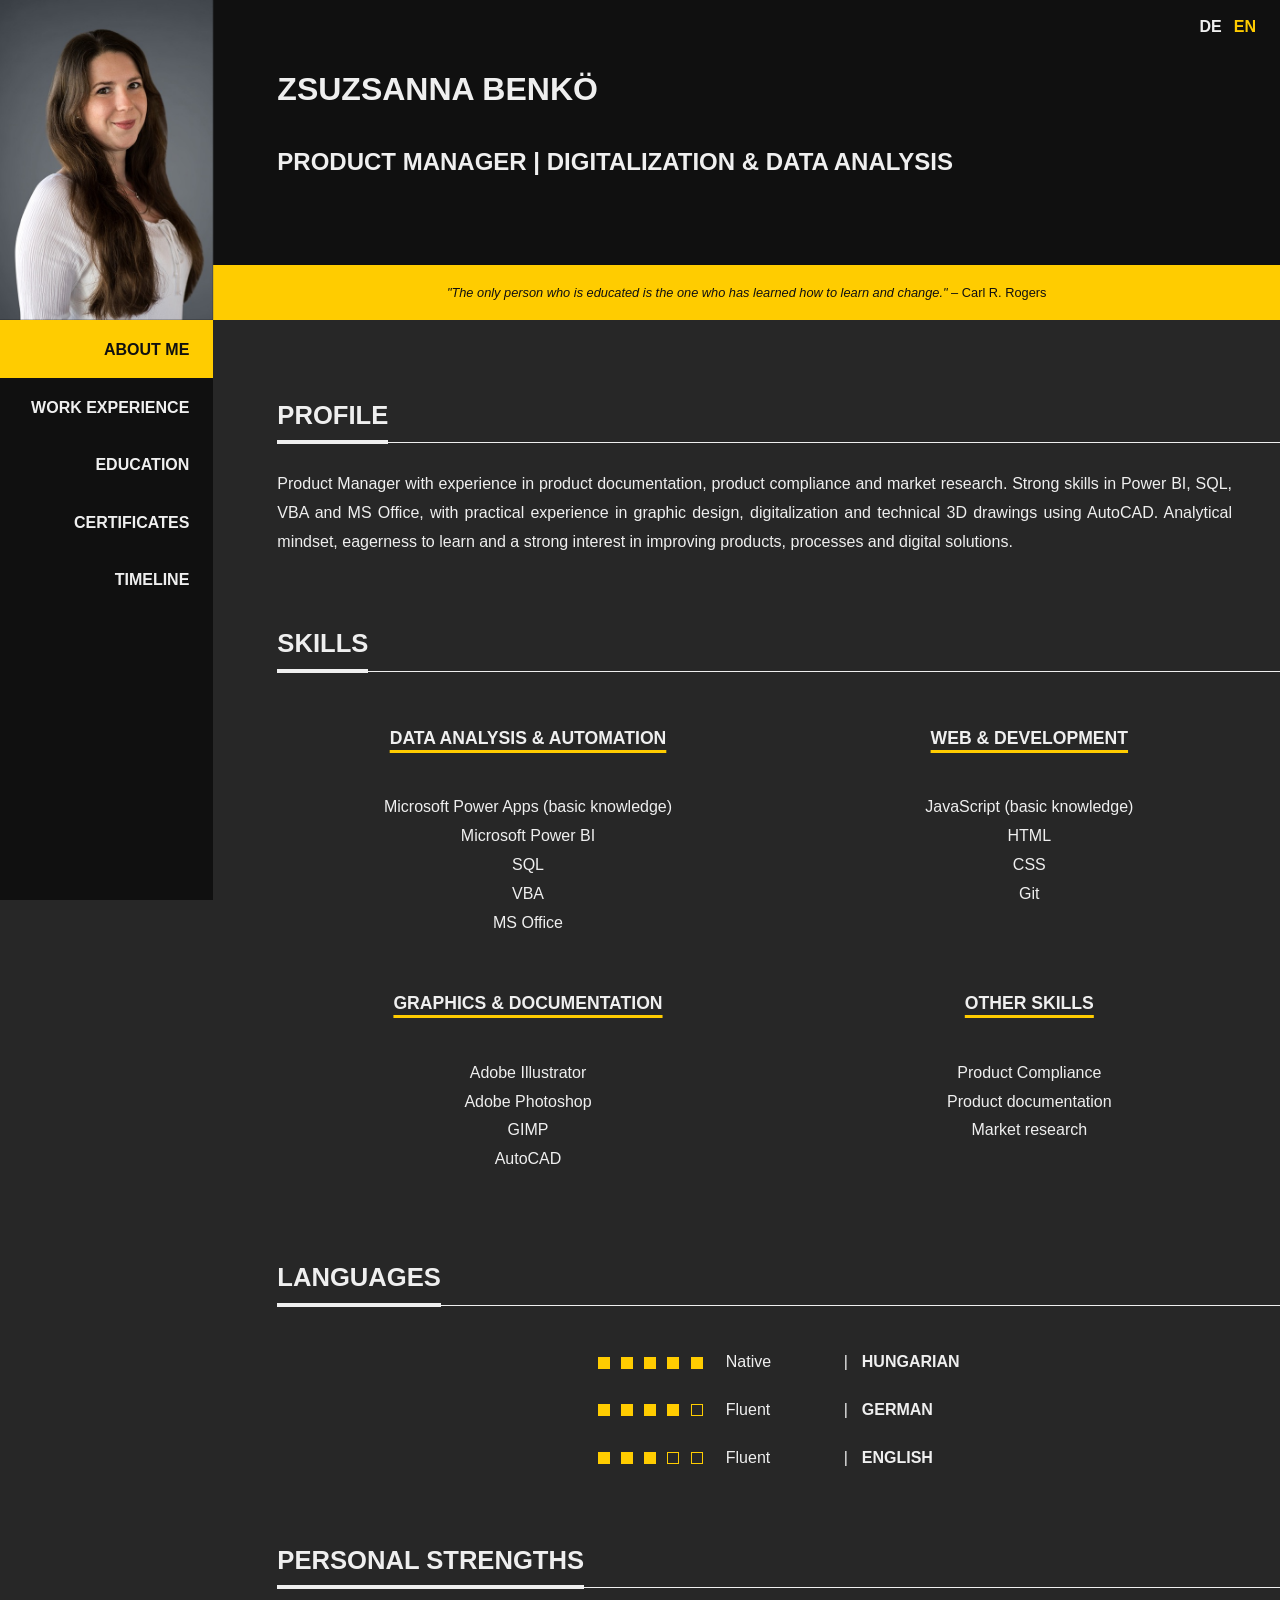
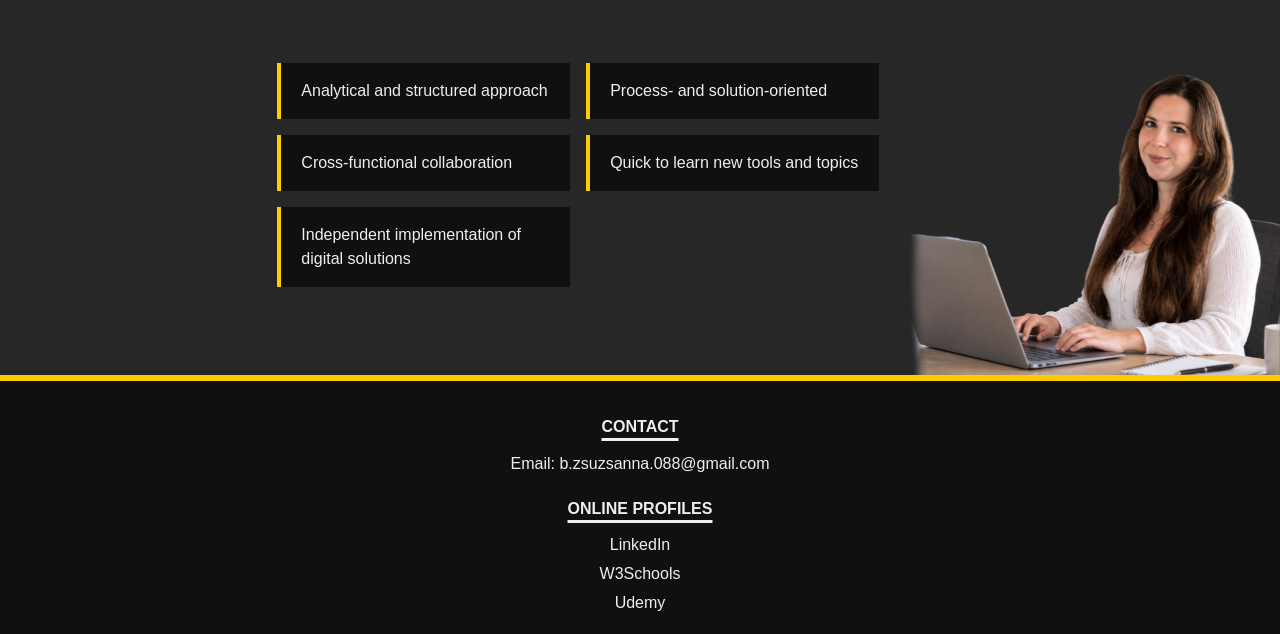
==== commit 1f779a61: "Fix - repair asset paths and improve accessibility and styling" ====
--- a/en/index.html
+++ b/en/index.html
@@ -8,6 +8,11 @@
         <link rel="preload" as="image" href="./src/img/zsusanna-benkoe-cv-foto-header.jpg">
 
         <!-- FAVICON -->
+        <link rel="icon" href="../favicon/favicon.ico" sizes="any">
+        <link rel="icon" type="image/png" sizes="32x32" href="../favicon/favicon-32.png">
+        <link rel="icon" type="image/png" sizes="16x16" href="../favicon/favicon-16.png">
+        <link rel="apple-touch-icon" sizes="180x180" href="../favicon/apple-touch-icon.png">
+        <meta name="theme-color" content="#272727">
 
         <!-- AUTHOR'S STYLESHEET -->
         <!-- Load shared layout and utility styles before site-specific rules. -->
@@ -57,7 +62,7 @@
                 <!-- SMALL DISPLAY NAVIGATION -->
                 <nav id="nav-container-small" class="display-block display-sm-none col-12">
                     <ul>
-                        <li class="active"><a href="index.html">About me</a></li>
+                        <li class="active"><a href="index.html" aria-current="page">About me</a></li>
                         <li><a href="berufserfahrung.html">Work experience</a></li>
                         <li><a href="berufliche_bildung.html">Education</a></li>
                         <li><a href="zertifikate.html">Certificates</a></li>
@@ -67,7 +72,7 @@
                 <!-- FULL DISPLAY NAVIGATION -->
                 <nav id="nav-container" class="display-none display-sm-block col-sm-4 col-md-3 col-xl-2">
                     <ul>
-                        <li class="active"><a href="index.html">About me</a></li>
+                        <li class="active"><a href="index.html" aria-current="page">About me</a></li>
                         <li><a href="berufserfahrung.html">Work experience</a></li>
                         <li><a href="berufliche_bildung.html">Education</a></li>
                         <li><a href="zertifikate.html">Certificates</a></li>
@@ -228,7 +233,7 @@
             <div class="row">
                 <div class="col-12">
                     <div class="footer-heading">Contact</div>
-                    <div>E-Mail: b.zsuzsanna.088@gmail.com</div>
+                    <div>Email: <a href="mailto:b.zsuzsanna.088@gmail.com">b.zsuzsanna.088@gmail.com</a></div>
                     
                     <div class="footer-heading">Online profiles</div>
                     <div><a href="https://www.linkedin.com/in/zsuzsanna-benkoe" target="_blank" rel="noopener noreferrer">LinkedIn</a></div>
@@ -240,7 +245,6 @@
 
         <!-- === JAVASCRIPT === -->
         <script src="../src/js/main.js"></script>
-        <script defer>document.addEventListener("touchstart", function () { }, true);</script>
 
     </body>
 
--- a/src/css/flexbox.css
+++ b/src/css/flexbox.css
@@ -1,8 +1,3 @@
-:root {
-  --gutter-x: 1.5rem;
-  --gutter-y: 0;
-}
-
 .container{
   width: 100%;
   margin-right: auto;
@@ -16,18 +11,12 @@
 .row {
   display: flex;
   flex-wrap: wrap;
-  /* margin-top: calc(-1 * var(--gutter-y));
-  margin-right: calc(-0.5 * var(--gutter-x));
-  margin-left: calc(-0.5 * var(--gutter-x)); */
 }
 
 .row > * {
   flex-shrink: 0;
   width: 100%;
   max-width: 100%;
-  /* padding-right: calc(var(--gutter-x) * 0.5);
-  padding-left: calc(var(--gutter-x) * 0.5);
-  margin-top: var(--gutter-y); */
 }
 
 .display-none {
--- a/src/css/styles.css
+++ b/src/css/styles.css
@@ -32,11 +32,14 @@
 /* === GLOBAL === */
 
     * {
+        -webkit-box-sizing: border-box;
+        -moz-box-sizing: border-box;
         box-sizing: border-box;
     }
 
     html {
         font-size: 100%;
+        scroll-behavior: smooth;
     }
 
     body {
@@ -63,9 +66,18 @@
     }
 
     .primaere-btn {
+        display: -webkit-box;
+        display: -webkit-flex;
+        display: -ms-flexbox;
         display: flex;
+        -webkit-box-pack: center;
+        -ms-flex-pack: center;
         justify-content: center;
+        -webkit-box-align: center;
+        -ms-flex-align: center;
         align-items: center;
+        width: -webkit-fit-content;
+        width: -moz-fit-content;
         width: fit-content;
 
         color: var(--primaere);
@@ -75,9 +87,12 @@
         text-decoration: none;
         padding: 0.5rem 0.9rem;
 
+        -webkit-transition:
+            color 0.3s ease,
+            background-color 0.3s ease;
         transition:
             color 0.3s ease,
-            background-color 0.3s ease,
+            background-color 0.3s ease;
     }
 
         .primaere-btn:hover {
@@ -100,8 +115,6 @@
     }
 
     .screenreader {
-        /*display: none;*/
-
         /* Keep assistive text available without taking up visual space. */
         position: absolute;
         width: 1px;
@@ -139,6 +152,9 @@
         z-index: 1;
         top: 1rem;
         right: 1.5rem;
+        display: -webkit-box;
+        display: -webkit-flex;
+        display: -ms-flexbox;
         display: flex;
         gap: 0.75rem;
         line-height: 1.4;
@@ -174,8 +190,16 @@
     }
 
     #header-text-container {
+        display: -webkit-box;
+        display: -webkit-flex;
+        display: -ms-flexbox;
         display: flex;
+        -webkit-box-orient: vertical;
+        -webkit-box-direction: normal;
+        -ms-flex-direction: column;
         flex-direction: column;
+        -webkit-box-pack: justify;
+        -ms-flex-pack: justify;
         justify-content: space-between;
     }
 
@@ -263,6 +287,7 @@
 
     #nav-container-small ul > li > a,
     #nav-container ul > li > a {
+        -webkit-transition: color 0.3s ease;
         transition: color 0.3s ease;
     }
 
@@ -288,9 +313,14 @@
             height: 0.25rem;
             background: var(--primaere);
 
+            -webkit-transform: scaleX(0);
+            -ms-transform: scaleX(0);
             transform: scaleX(0);
+            -webkit-transform-origin: right;
+            -ms-transform-origin: right;
             transform-origin: right;
 
+            -webkit-transition: -webkit-transform 0.3s ease;
             transition: transform 0.3s ease;
         }
     
@@ -344,7 +374,11 @@
 
             #nav-container-small ul > li > a:hover::after,
             #nav-container ul > li > a:hover::after {
+                -webkit-transform: scaleX(1);
+                -ms-transform: scaleX(1);
                 transform: scaleX(1);
+                -webkit-transform-origin: left;
+                -ms-transform-origin: left;
                 transform-origin: left;
             }
 
@@ -509,11 +543,19 @@
 
     /* Language skills */
     #main-container #language-skills .language-list {
+        width: -webkit-fit-content;
+        width: -moz-fit-content;
         width: fit-content;
         max-width: calc(100% - 2rem);
         margin: 3rem auto;
 
+        display: -webkit-box;
+        display: -webkit-flex;
+        display: -ms-flexbox;
         display: flex;
+        -webkit-box-orient: vertical;
+        -webkit-box-direction: normal;
+        -ms-flex-direction: column;
         flex-direction: column;
         gap: 0.5rem;
     }
@@ -525,7 +567,12 @@
     }
 
     #main-container #language-skills .language-level {
+        display: -webkit-box;
+        display: -webkit-flex;
+        display: -ms-flexbox;
         display: flex;
+        -webkit-box-orient: horizontal;
+        -webkit-box-direction: normal;
         gap: 0.4rem;
     }
 
@@ -660,8 +707,16 @@
         box-shadow: 0 0.25rem 0.9rem rgb(0 0 0 / 35%);
         cursor: pointer;
         opacity: 0;
+        -webkit-transform: translateY(0.5rem);
+        -ms-transform: translateY(0.5rem);
         transform: translateY(0.5rem);
         visibility: hidden;
+        -webkit-transition:
+            background-color 0.2s ease,
+            color 0.2s ease,
+            opacity 0.2s ease,
+            -webkit-transform 0.2s ease,
+            visibility 0.2s ease;
         transition:
             background-color 0.2s ease,
             color 0.2s ease,
@@ -672,12 +727,16 @@
 
     .back-to-top.is-visible {
         opacity: 1;
+        -webkit-transform: translateY(0);
+        -ms-transform: translateY(0);
         transform: translateY(0);
         visibility: visible;
     }
 
     .back-to-top.is-stopped {
         position: absolute;
+        -webkit-transform: translateY(0);
+        -ms-transform: translateY(0);
         transform: translateY(0);
     }
 
@@ -692,8 +751,8 @@
     }
 
     .back-to-top:focus-visible {
-        outline: 2px solid var(--light);
-        outline-offset: 3px;
+        outline: 0.125rem solid var(--light);
+        outline-offset: 0.2rem;
     }
 
     .back-to-top svg {
@@ -857,8 +916,10 @@
 
     /* --- DEVELEOPMENT --- */
     #job-section .job-development,
+    #job-section .job-skills,
     #study-section .study-development,
-    #education-section .education-development {
+    #education-section .education-development,
+    #education-section .education-development-VHB {
         margin-top: 1.25rem;
         margin-bottom: 1.25rem;
         padding: 1rem 1.25rem;
@@ -868,20 +929,44 @@
     }
 
     #job-section .job-development h4,
+    #job-section .job-skills h4,
     #study-section .study-development h4,
-    #education-section .education-development h4 {
+    #education-section .education-development h4,
+    #education-section .education-development-VHB h4 {
         color: var(--primaere);
         margin-bottom: 0.6rem;
     }
 
     #job-section .job-development p,
     #study-section .study-development p,
-    #education-section .education-development p {
+    #education-section .education-development p,
+    #education-section .education-development-VHB p {
         margin: 0;
         padding: 0.7rem 0 0 0;
         font-size: 0.9rem;
         line-height: 1.7;
     }
+
+    #job-section .job-skill-tag {
+        display: inline-block;
+        padding: 0.4rem 0.8rem;
+        margin: 0.4rem 0.5rem 0 0;
+        color: var(--light);
+        border-radius: 0.5rem;
+        font-size: 0.8rem;
+        font-weight: 500;
+        background-color: var(--dark);
+    }
+
+    #job-section .job-skills > div:first-of-type {
+        border-bottom: 1px solid var(--light);
+        padding-bottom: 2rem;
+    }
+
+    #job-section .job-skills > div:last-of-type {
+        padding-top: 1rem;
+    }
+
 
     /* --- EDUCATION CATEGORY --- */
 
@@ -914,8 +999,15 @@
 
     /* --- TOGGLE --- */
     #education-section .education-toggle {
+        display: -webkit-box;
+        display: -webkit-flex;
+        display: -ms-flexbox;
         display: flex;
+        -webkit-box-align: center;
+        -ms-flex-align: center;
         align-items: center;
+        -webkit-box-pack: justify;
+        -ms-flex-pack: justify;
         justify-content: space-between;
         gap: 1rem;
         width: 100%;
@@ -934,11 +1026,20 @@
 
     /* Keep the arrow in a fixed-size container */
     .toggle-arrow {
+        display: -webkit-inline-box;
+        display: -webkit-inline-flex;
+        display: -ms-inline-flexbox;
         display: inline-flex;
+        -webkit-box-align: center;
+        -ms-flex-align: center;
         align-items: center;
+        -webkit-box-pack: center;
+        -ms-flex-pack: center;
         justify-content: center;
         width: 2rem;
         height: 2rem;
+        -webkit-flex-shrink: 0;
+        -ms-flex-negative: 0;
         flex-shrink: 0;
     }
 
@@ -949,18 +1050,25 @@
         height: 0.75rem;
         border-right: 0.2rem solid currentColor;
         border-bottom: 0.2rem solid currentColor;
+        -webkit-transform-origin: center;
+        -ms-transform-origin: center;
         transform-origin: center;
+        -webkit-transition: -webkit-transform 0.3s ease;
         transition: transform 0.3s ease;
     }
 
         /* Arrow points down */
         .toggle-arrow-down::after {
+            -webkit-transform: translateY(-0.1rem) rotate(45deg);
+            -ms-transform: translateY(-0.1rem) rotate(45deg);
             transform: translateY(-0.1rem) rotate(45deg);
             margin-top: -0.5rem;
         }
 
         /* Arrow points up */
         .toggle-arrow-up::after {
+            -webkit-transform: translateY(0.1rem) rotate(225deg);
+            -ms-transform: translateY(0.1rem) rotate(225deg);
             transform: translateY(0.1rem) rotate(225deg);
             margin-top: 0.5rem;
         }
@@ -1009,6 +1117,7 @@
         text-align: center;
         padding: 0.8rem;
         background-color: rgba(var(--dark-rgb), 0.6);
+        -webkit-transition: background-color 0.25s ease;
         transition: background-color 0.25s ease;
         border-left: 0.25rem solid var(--primaere);
     }
@@ -1063,6 +1172,61 @@
         }
     }
 
+    /* Certificate category navigation */
+     #certificate-section .certificate-navigation {
+        display: flex;
+        flex-wrap: wrap;
+        justify-content: center;
+        gap: 1rem;
+        margin-top: 1.5rem;
+    }
+
+     #certificate-section .certificate-navigation a {
+        display: inline-block;
+        padding: 0.625rem 1.125rem;
+        border: 1px solid var(--light);
+        border-radius: 0.25rem;
+        color: inherit;
+        text-decoration: none;
+        font-size: 0.85rem;
+        font-weight: 600;
+        letter-spacing: 0.03125rem;
+        transition:
+            background-color 0.3s ease,
+            border-color 0.3s ease,
+            color 0.3s ease;
+    }
+
+    /* Hover effect */
+     #certificate-section .certificate-navigation a:hover {
+        background-color: var(--primaere);
+        border-color: var(--primaere);
+        color: var(--dark);
+    }
+
+    /* Keyboard accessibility */
+     #certificate-section .certificate-navigation a:focus-visible {
+        outline: 0.125rem solid var(--primaere);
+        outline-offset: 0.2rem;
+    }
+
+        /* Responsive layout */
+        @media (max-width: 576px) {
+             #certificate-section .certificate-navigation {
+                gap: 0.5rem;
+            }
+
+             #certificate-section .certificate-navigation a {
+                padding: 0.6rem 0.8rem;
+                font-size: 0.75rem;
+            }
+        }
+
+    /* Prevent headings from being hidden behind a fixed header */
+    [id^="certificate-"] {
+        scroll-margin-top: 3rem;
+    }
+
     #certificate-section .certificate-container-heading {
         font-size: 1.2rem;
         text-align: center;
@@ -1076,6 +1240,7 @@
         position: relative;
         padding: 1rem;
         background-color: var(--dark);
+        touch-action: pan-y pinch-zoom;
     }
 
     /* Hide the images by default */
@@ -1104,15 +1269,17 @@
         color: var(--dark);
         font-weight: bold;
         font-size: 1.5rem;
-        border-radius: 0 3px 3px 0;
+        border-radius: 0 0.2rem 0.2rem 0;
+        -webkit-user-select: none;
+        -moz-user-select: none;
+        -ms-user-select: none;
         user-select: none;
-        -webkit-user-select: none;
     }
     
     /* Position the "next button" to the right */
     #certificate-section .next {
         right: 1rem;
-        border-radius: 3px 0 0 3px;
+        border-radius: 0.2rem 0 0 0.2rem;
     }
     
 
@@ -1154,7 +1321,12 @@
     }
 
     #certificate-section .certificate-row {
+        display: -webkit-box;
+        display: -webkit-flex;
+        display: -ms-flexbox;
         display: flex;
+        -webkit-box-pack: center;
+        -ms-flex-pack: center;
         justify-content: center;
         background-color: var(--dark);
     }
@@ -1191,11 +1363,11 @@
     #timeline-section #timeline-container::after {
     content: '';
     position: absolute;
-    width: 6px;
+    width: 0.4rem;
     background-color: var(--primaere);
     top: 0;
     bottom: 0;
-    left: 25px;
+    left: 1.6rem;
     }
 
     @media (min-width: 992px) {
@@ -1216,20 +1388,23 @@
     #timeline-section .timeline-item::after {
         content: '';
         position: absolute;
-        width: 50px;
-        height: 50px;
-        left: -22px;
+        width: 3.125rem;
+        height: 3.125rem;
+        left: -1.375rem;
         
         background-color: var(--dark);
         background-size: cover;
         background-position: center;
         background-repeat: no-repeat;
-        border: 4px solid var(--primaere);
-        top: 2px;
+        border: 0.25rem solid var(--primaere);
+        top: 0.125rem;
         border-radius: 50%;
         z-index: 1;
 
+        -webkit-transition: -webkit-transform 0.3s ease;
         transition: transform 0.3s ease;
+        -webkit-transform-origin: center;
+        -ms-transform-origin: center;
         transform-origin: center;
     }
 
@@ -1278,11 +1453,15 @@
     }
 
     #timeline-section .timeline-item:hover::after {
+        -webkit-transform: scale(1.8);
+        -ms-transform: scale(1.8);
         transform: scale(1.8);
     }
 
         @media (min-width: 1200px) {
             #timeline-section .timeline-item:hover::after {
+                -webkit-transform: scale(2.4);
+                -ms-transform: scale(2.4);
                 transform: scale(2.4);
             }
         }
@@ -1290,8 +1469,8 @@
 /* Place the container to the right */
 #timeline-section .timeline-right,
 #timeline-section .timeline-left {
-    padding: 10px 0 10px 55px;
-    left: 20px;
+    padding: 0.625rem 0 0.625rem 3.4375rem;
+    left: 1.25rem;
 }
 
     /* Add arrows to the right container (pointing left) */
@@ -1300,22 +1479,22 @@
         content: " ";
         height: 0;
         position: absolute;
-        top: 22px;
+        top: 1.375rem;
         width: 0;
         z-index: 1;
-        left: 45px;
+        left: 2.8125rem;
         border: medium solid var(--primaere);
-        border-width: 10px 10px 10px 0;
+        border-width: 0.625rem 0.625rem 0.625rem 0;
         border-color: transparent var(--primaere) transparent transparent;
     }
 
 
 /* The actual content */
 #timeline-section .timeline-content {
-    padding: 12px;
+    padding: 0.75rem;
     position: relative;
-    border-radius: 6px;
-    border: 2px solid transparent;
+    border-radius: 0.375rem;
+    border: 0.125rem solid transparent;
 }
 
 #timeline-section .timeline-left .timeline-content,
@@ -1337,8 +1516,15 @@
 }
 
 #timeline-section .timeline-content .timeline-header {
+    display: -webkit-box;
+    display: -webkit-flex;
+    display: -ms-flexbox;
     display: flex;
+    -webkit-box-align: center;
+    -ms-flex-align: center;
     align-items: center;
+    -webkit-box-pack: center;
+    -ms-flex-pack: center;
     justify-content: center;
     gap: 0.5rem;
 }
@@ -1371,7 +1557,7 @@
 
         /* Replace the container to the left */
         #timeline-section .timeline-left {
-            padding: 10px 55px 10px 0;
+            padding: 0.625rem 3.4375rem 0.625rem 0;
             left: 0;
             margin-left: 0; 
         }
@@ -1395,26 +1581,43 @@
             /* Add arrows to the left container (pointing right) */
             #timeline-section .timeline-left::before {
                 left: auto;
-                right: 45px;
+                right: 2.8125rem;
                 border: medium solid var(--primaere);
-                border-width: 10px 0 10px 10px;
+                border-width: 0.625rem 0 0.625rem 0.625rem;
                 border-color: transparent transparent transparent var(--primaere);
             }
 
             /* Fix the circle for containers on the left side */
             #timeline-section .timeline-left::after {
                 left: auto;
-                right: -31px;
+                right: -1.9375rem;
             }
 
             /* Fix the circle for containers on the right side */
             #timeline-section .timeline-right::after {
-                left: -27px;
+                left: -1.6875rem;
             }
     }
 
     #timeline-section .timeline-btn {
         margin: 1rem auto 0;
+    }
+
+
+
+    #study-section,
+    #W3SCHOOLS,
+    #data-analysis,
+    #programming,
+    #web-development,
+    #graphic-design {
+        scroll-margin-top: 3.125rem;
+    }
+
+    #listec,
+    #ogl,
+    #harman {
+        scroll-margin-top: 3.125rem;
     }
 
 
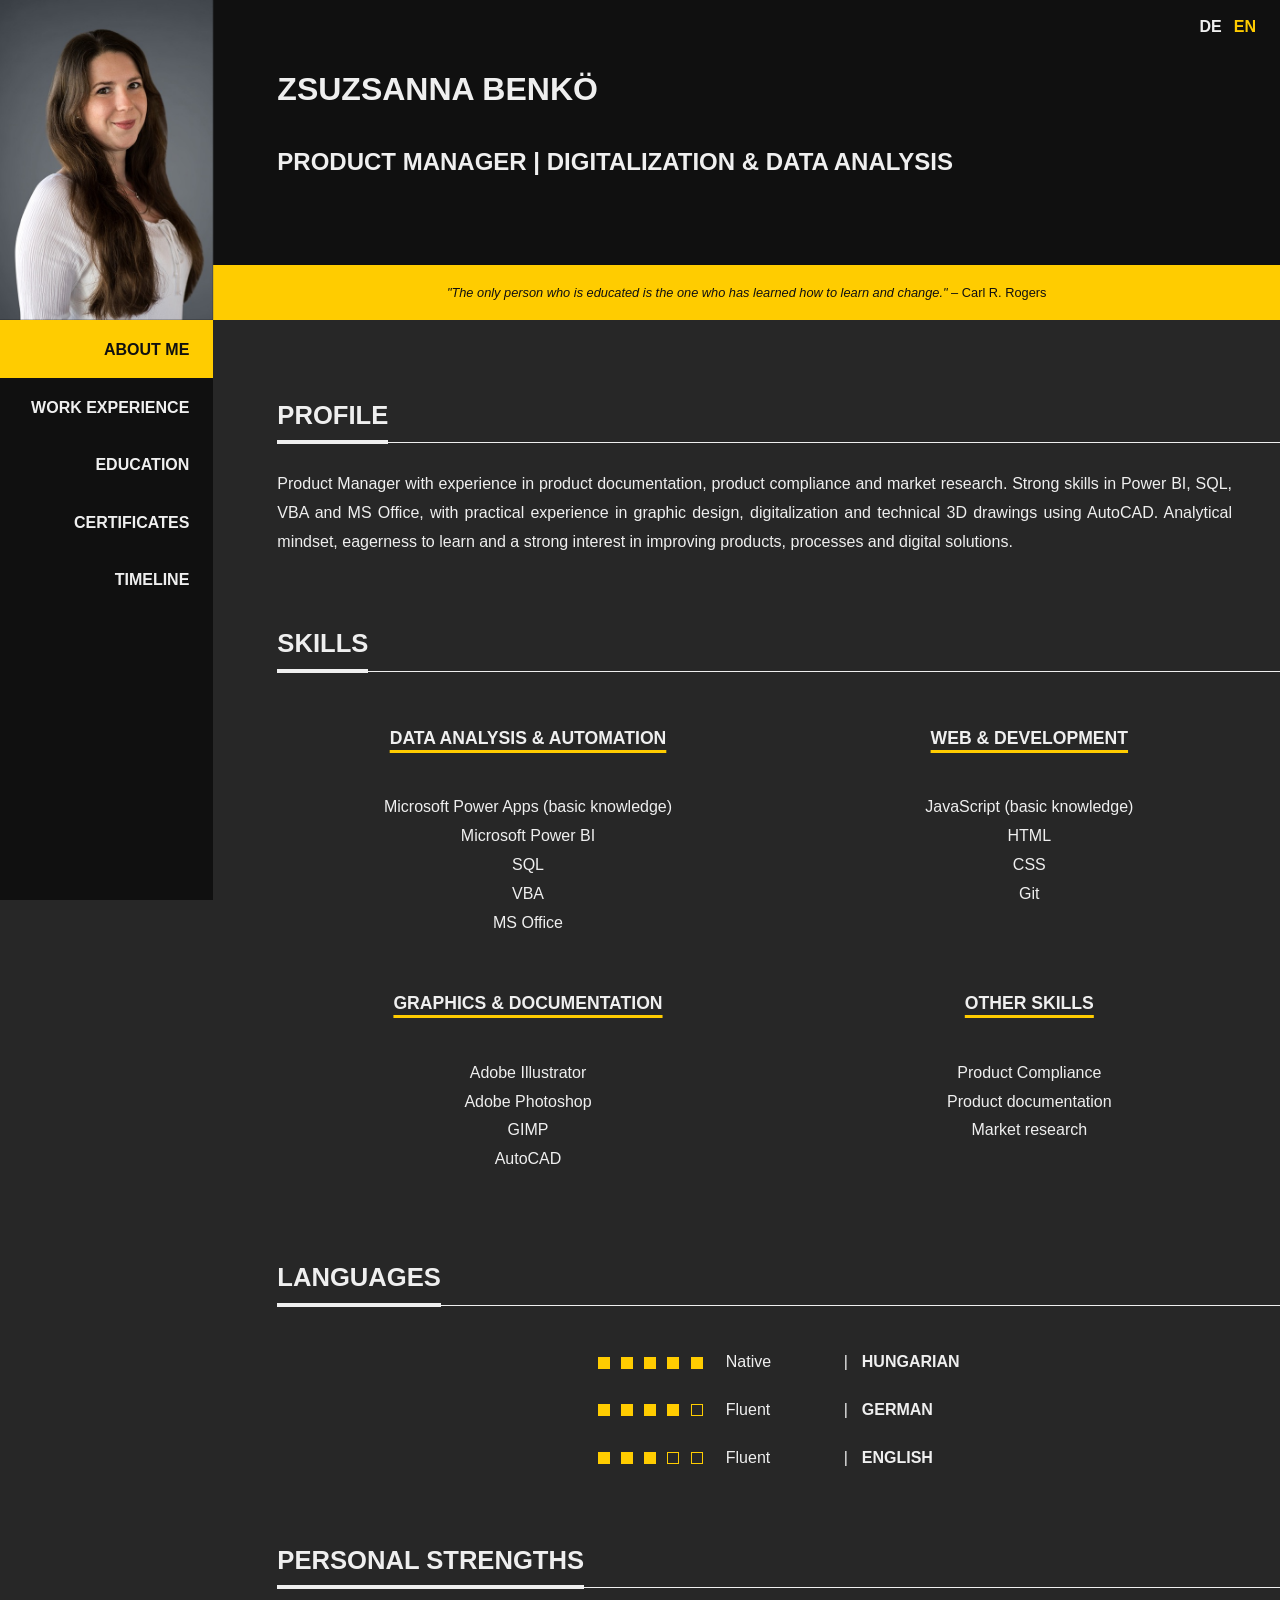
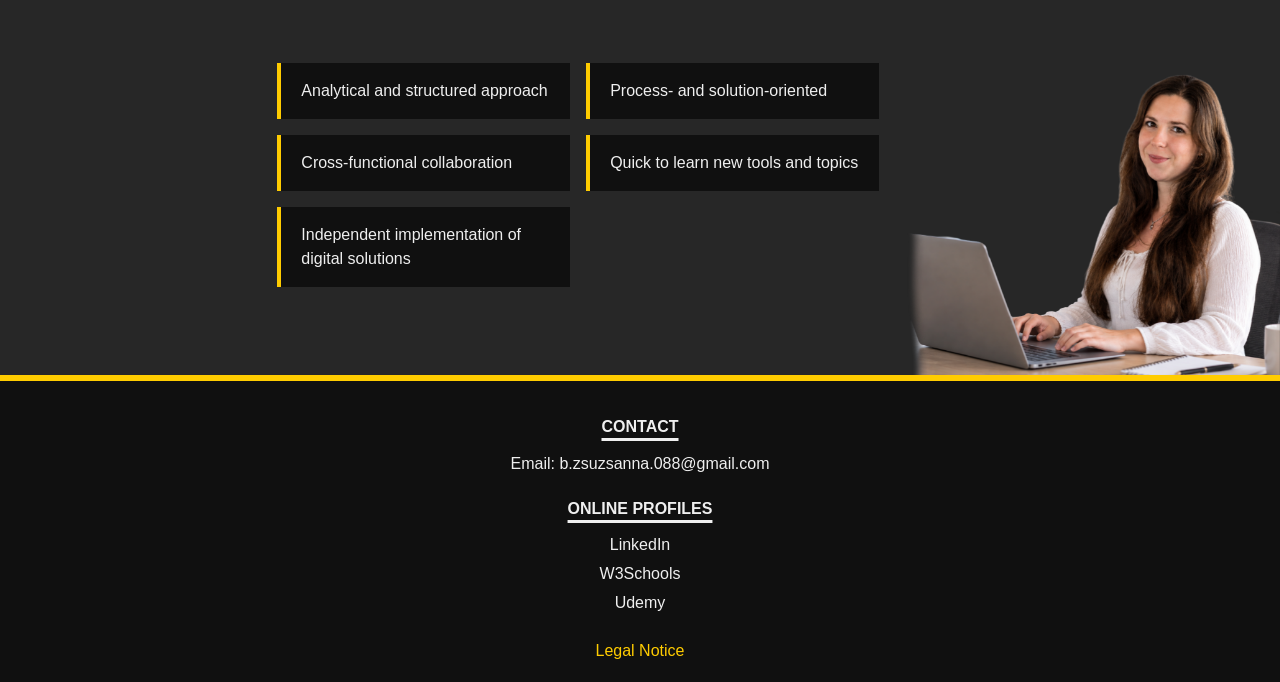
==== commit 14c600cd: "Feat - add German and English legal notice pages with styling" ====
--- a/en/index.html
+++ b/en/index.html
@@ -239,6 +239,7 @@
                     <div><a href="https://www.linkedin.com/in/zsuzsanna-benkoe" target="_blank" rel="noopener noreferrer">LinkedIn</a></div>
                     <div><a href="https://www.w3profile.com/Susi88/" target="_blank" rel="noopener noreferrer">W3Schools</a></div>
                     <div><a href="https://www.udemy.com/user/zsuzsanna-benko-2/" target="_blank" rel="noopener noreferrer">Udemy</a></div>
+                    <div id="impressum-btn"><a href="impressum.html">Legal Notice</a></div>
                 </div>
             </div>
         </footer>
--- a/src/css/styles.css
+++ b/src/css/styles.css
@@ -800,13 +800,15 @@
     /* --- JOB AND EDUCATION --- */
 
     #job-section .job-container,
-    #education-section .education-container {
+    #education-section .education-container,
+    #impressum-section .impressum-container {
         position: relative;
     }
 
     #job-section .job-container,
     #study-section .study-container,
-    #education-section .education-container {
+    #education-section .education-container,
+    #impressum-section .impressum-container  {
         margin-top: 6rem;
         margin-bottom: 3rem;
         padding-right: 1rem;
@@ -814,14 +816,16 @@
 
     #job-section .job-container:first-of-type,
     #study-section .study-container:first-of-type,
-    #education-section .education-container:first-of-type {
+    #education-section .education-container:first-of-type,
+    #impressum-section .impressum-container:first-of-type {
         margin-top: 3rem;
     }
 
         @media (min-width: 576px) {
             #job-section .job-container,
             #study-section .study-container,
-            #education-section .education-container {
+            #education-section .education-container,
+            #impressum-section .impressum-container  {
                 padding-right: 2rem;
             }
         }
@@ -829,14 +833,16 @@
         @media (min-width: 768px) {
             #job-section .job-container,
             #study-section .study-container,
-            #education-section .education-container {
+            #education-section .education-container,
+            #impressum-section .impressum-container  {
                 padding-right: 3rem;
             }
         }
 
     /* Add a horizontal line after each entry, except the last one. */
     #job-section .job-container::after,
-    #education-section .education-container::after {
+    #education-section .education-container::after,
+    #impressum-section .impressum-container::after {
         content: "";
         position: absolute;
         bottom: -5rem;
@@ -848,7 +854,8 @@
 
     /* Remove the horizontal line after the last entry. */
     #job-section .job-container:last-of-type::after,
-    #education-section .education-container:last-of-type::after {
+    #education-section .education-container:last-of-type::after,
+    #impressum-section .impressum-container:last-of-type::after {
         content: none;
     }
 
@@ -1620,6 +1627,24 @@
         scroll-margin-top: 3.125rem;
     }
 
+/* === LEGAL NOTICE / IMPRESSUM === */
+
+    #impressum-section #impressum-contact,
+    #impressum-section .impressum-container:last-of-type p {
+        padding-top: 3.5rem;
+    }
+
+        #impressum-section a:link,
+        #impressum-section a:visited,
+        #impressum-section a:active {
+            color: var(--light);
+            text-decoration: none;
+        }
+
+        #impressum-section a:hover{
+            color: var(--primaere);
+            cursor: pointer;
+        }
 
 /* === FOOTER === */
 
@@ -1651,3 +1676,12 @@
             text-decoration: underline var(--primaere) 0.2rem;
             text-underline-offset: 0.4rem;
         }
+
+        #footer #impressum-btn {
+            margin-top: 1.2rem;
+        }
+
+        #footer #impressum-btn a {
+            color: var(--primaere);
+        }
+
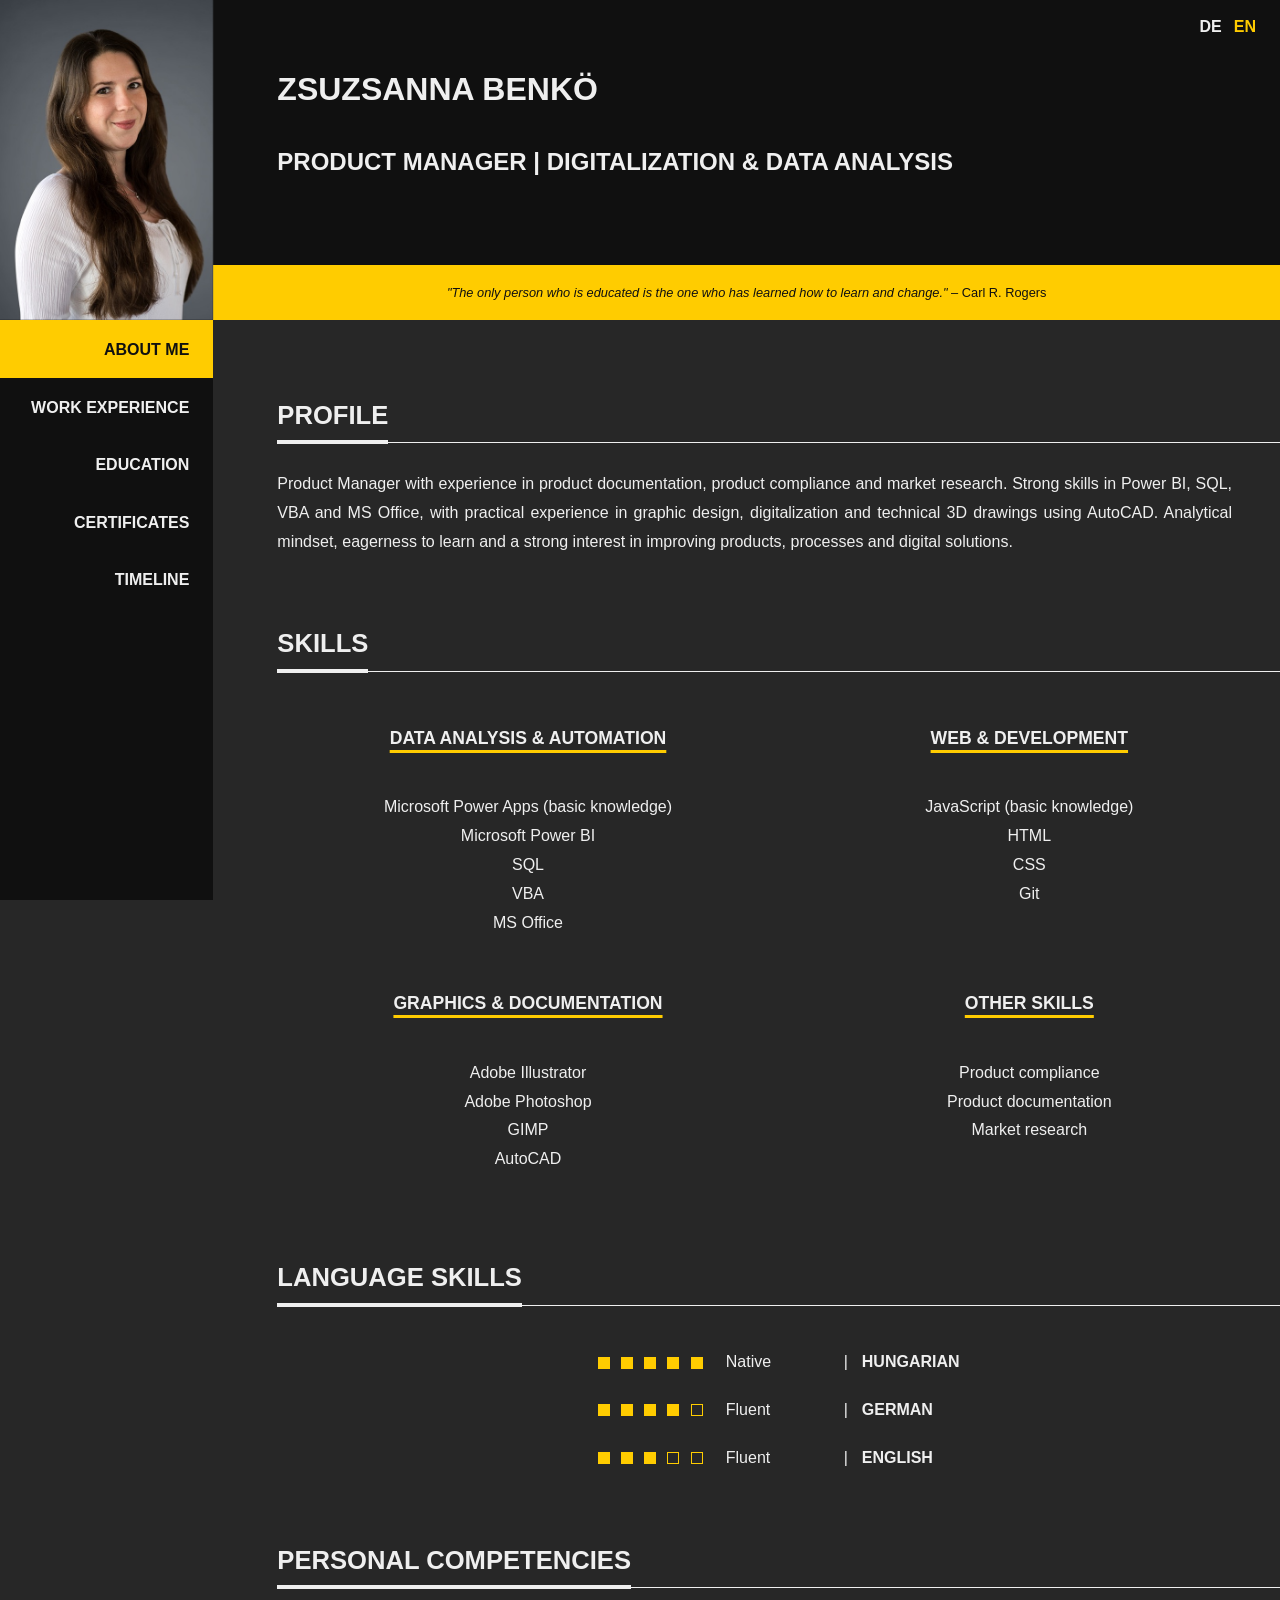
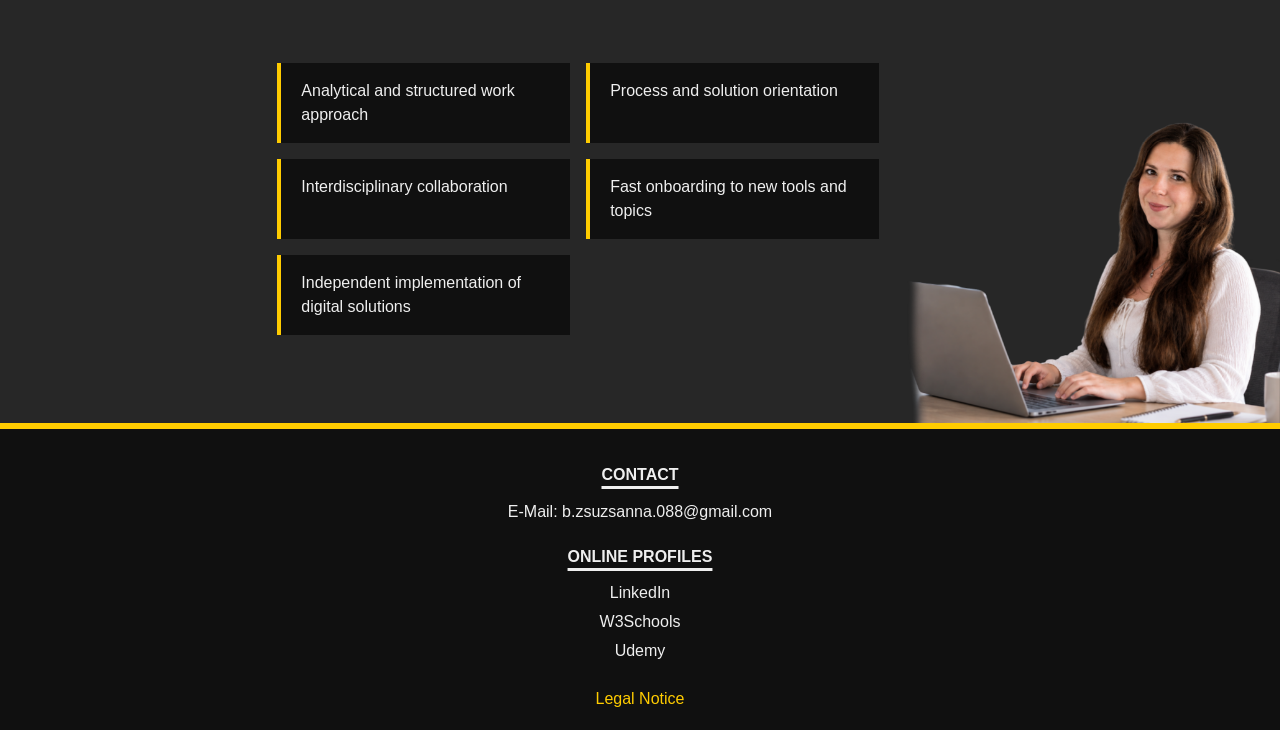
==== commit 8febcbe1: "Refactor - unify page structure and fix broken links" ====
--- a/en/index.html
+++ b/en/index.html
@@ -1,11 +1,11 @@
- <!DOCTYPE html>
+<!DOCTYPE html>
 <html lang="en">
 
     <head>
         <meta charset="utf-8">
         <meta name="viewport" content="width=device-width, initial-scale=1.0">
         <title>Zsuzsanna Benkö</title>
-        <link rel="preload" as="image" href="./src/img/zsusanna-benkoe-cv-foto-header.jpg">
+        <link rel="preload" as="image" href="../src/img/zsusanna-benkoe-cv-foto-header.jpg">
 
         <!-- FAVICON -->
         <link rel="icon" href="../favicon/favicon.ico" sizes="any">
@@ -132,7 +132,7 @@
                             <div class="col-12 col-md-6">
                                 <h3>OTHER SKILLS</h3>
                                 <ul>
-                                    <li>Product Compliance</li>
+                                    <li>Product compliance</li>
                                     <li>Product documentation</li>
                                     <li>Market research</li>
                                 </ul>
@@ -143,7 +143,7 @@
                     <!-- LANGUAGE SKILLS -->
                     <!-- Five markers represent each language's proficiency level. -->
                      <div id="language-skills">
-                        <h2><span class="heading-text">Languages</span></h2>
+                        <h2><span class="heading-text">Language skills</span></h2>
                         <div class="language-list">
                             
                             <div class="language-row">
@@ -196,22 +196,22 @@
                     <!-- PERSONAL STRENGTHS -->
                     <!-- Personal strengths are presented as responsive highlight cards. -->
                     <div id="personal-skills">
-                        <h2><span class="heading-text">PERSONAL STRENGTHS</span></h2>
+                        <h2><span class="heading-text">PERSONAL COMPETENCIES</span></h2>
                         <div id="skills">
                             <div class="skill skill-1">
-                                Analytical and structured approach
+                                Analytical and structured work approach
                             </div>
 
                             <div class="skill skill-2">
-                                Process- and solution-oriented
+                                Process and solution orientation
                             </div>
 
                             <div class="skill skill-3">
-                                Cross-functional collaboration
+                                Interdisciplinary collaboration
                             </div>
 
                             <div class="skill skill-4">
-                                Quick to learn new tools and topics
+                                Fast onboarding to new tools and topics
                             </div>
 
                             <div class="skill skill-5">
@@ -233,13 +233,13 @@
             <div class="row">
                 <div class="col-12">
                     <div class="footer-heading">Contact</div>
-                    <div>Email: <a href="mailto:b.zsuzsanna.088@gmail.com">b.zsuzsanna.088@gmail.com</a></div>
+                    <div>E-Mail: <a href="mailto:b.zsuzsanna.088@gmail.com">b.zsuzsanna.088@gmail.com</a></div>
                     
                     <div class="footer-heading">Online profiles</div>
                     <div><a href="https://www.linkedin.com/in/zsuzsanna-benkoe" target="_blank" rel="noopener noreferrer">LinkedIn</a></div>
                     <div><a href="https://www.w3profile.com/Susi88/" target="_blank" rel="noopener noreferrer">W3Schools</a></div>
                     <div><a href="https://www.udemy.com/user/zsuzsanna-benko-2/" target="_blank" rel="noopener noreferrer">Udemy</a></div>
-                    <div id="impressum-btn"><a href="impressum.html">Legal Notice</a></div>
+                    <div id="impressum-btn"><a href="../impressum.html">Legal Notice</a></div>
                 </div>
             </div>
         </footer>
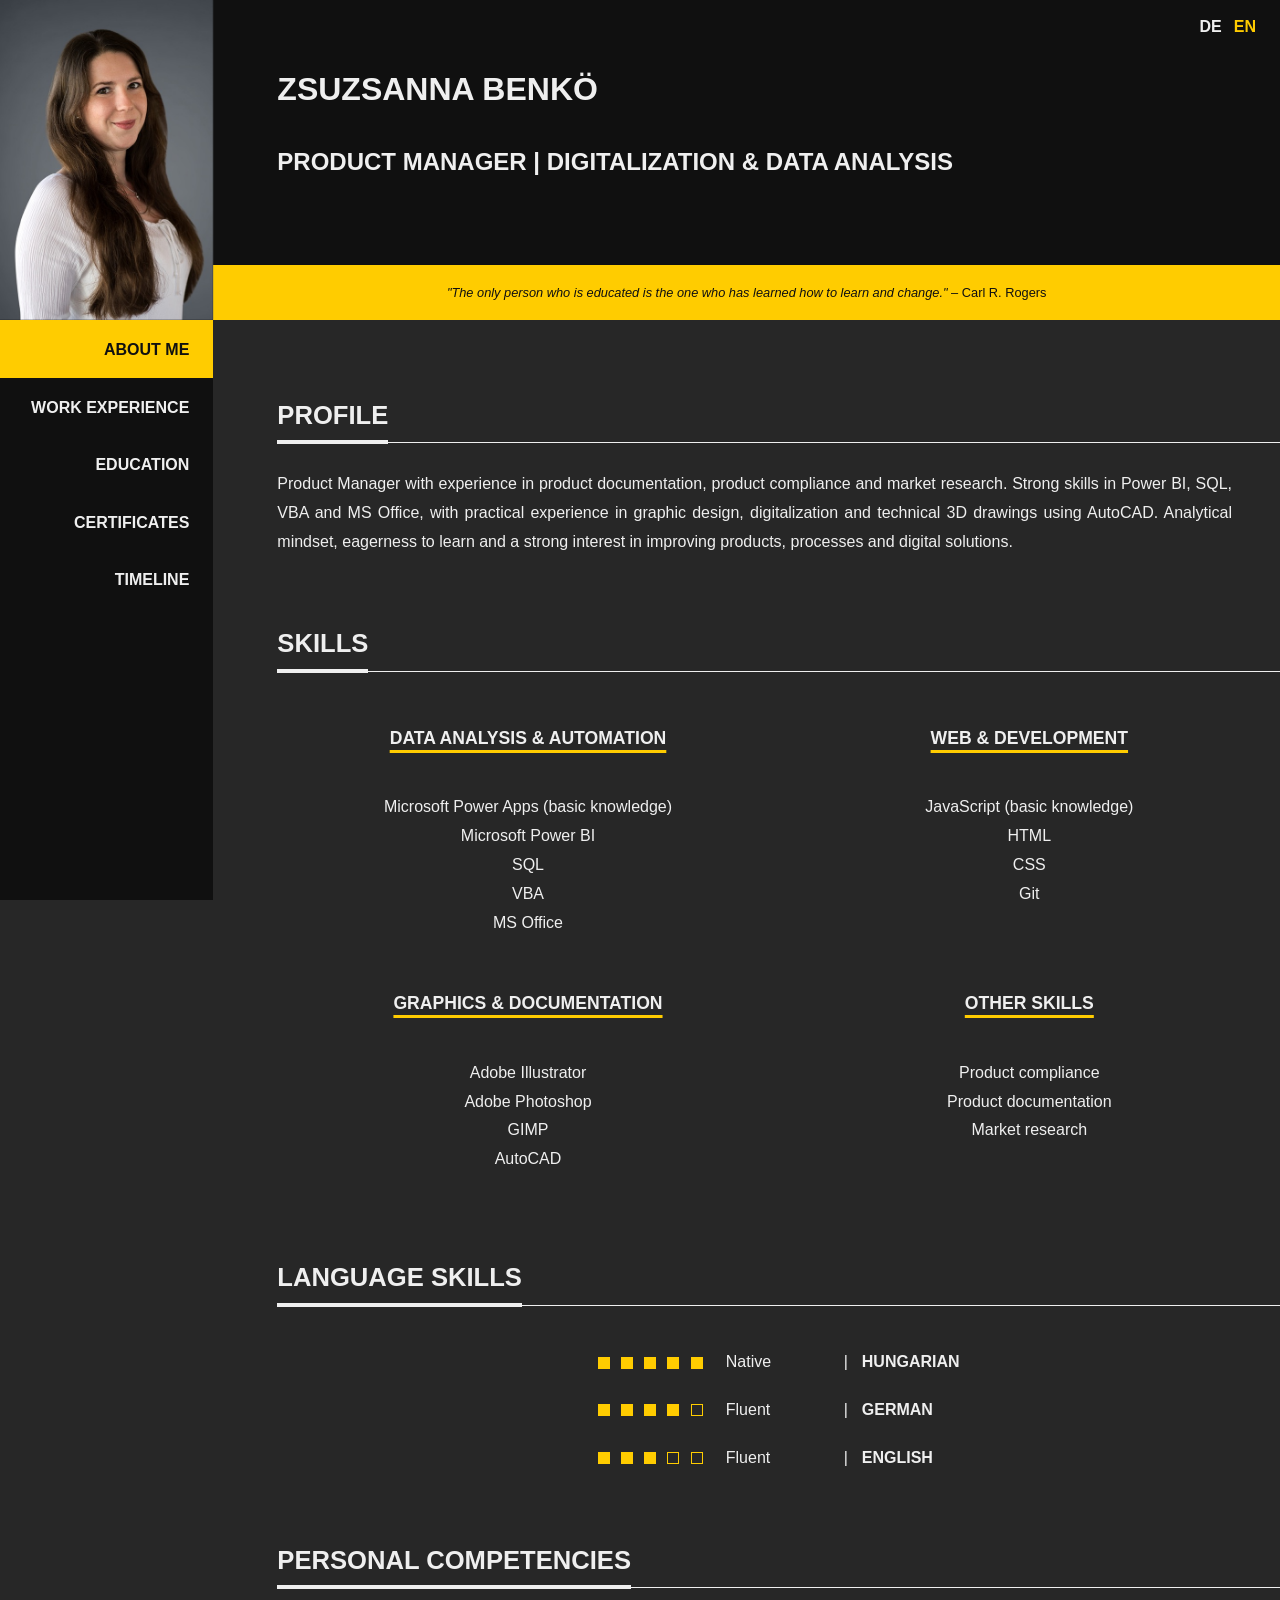
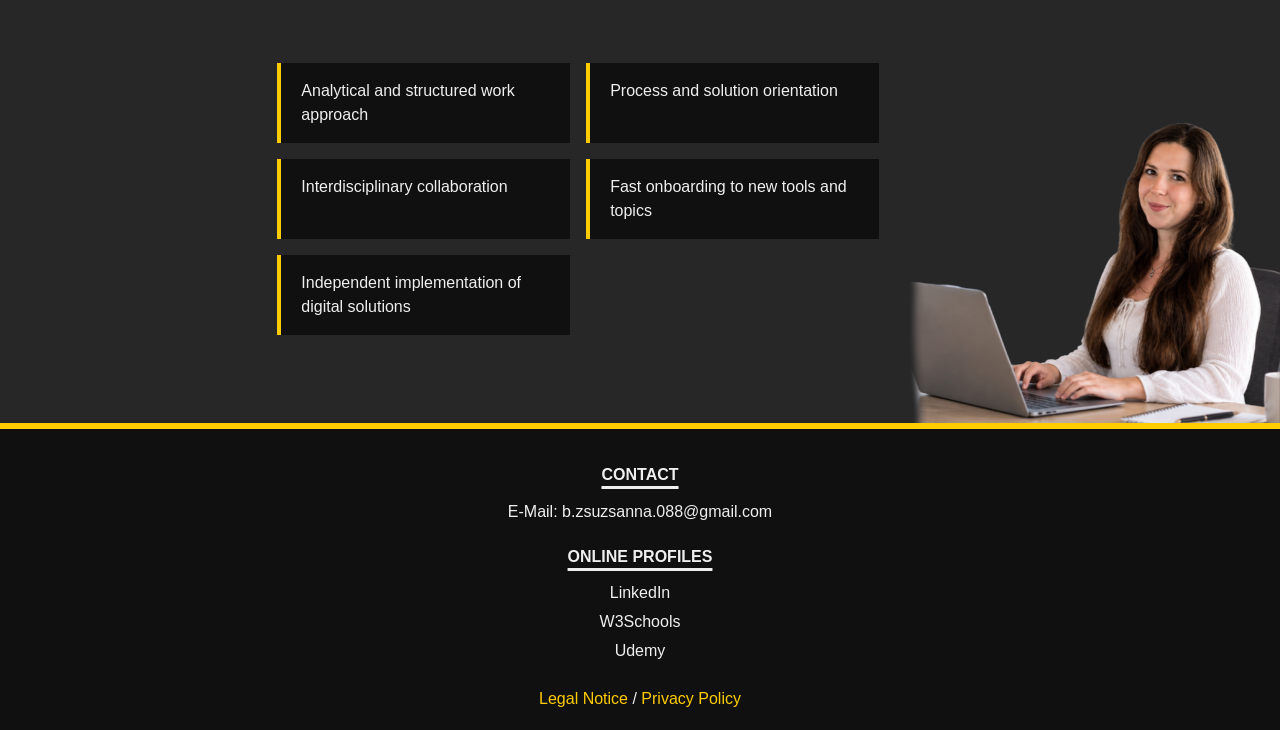
==== commit 111b0b6d: "Feat - add German and English privacy policy pages with styling" ====
--- a/en/index.html
+++ b/en/index.html
@@ -239,7 +239,10 @@
                     <div><a href="https://www.linkedin.com/in/zsuzsanna-benkoe" target="_blank" rel="noopener noreferrer">LinkedIn</a></div>
                     <div><a href="https://www.w3profile.com/Susi88/" target="_blank" rel="noopener noreferrer">W3Schools</a></div>
                     <div><a href="https://www.udemy.com/user/zsuzsanna-benko-2/" target="_blank" rel="noopener noreferrer">Udemy</a></div>
-                    <div id="impressum-btn"><a href="../impressum.html">Legal Notice</a></div>
+                    <div id="legal-links">
+                        <a id="impressum-btn" href="impressum.html">Legal Notice</a> / 
+                        <a id="privacy-btn" href="privacy.html">Privacy Policy</a>
+                    </div>
                 </div>
             </div>
         </footer>
--- a/src/css/styles.css
+++ b/src/css/styles.css
@@ -801,14 +801,16 @@
 
     #job-section .job-container,
     #education-section .education-container,
-    #impressum-section .impressum-container {
+    #impressum-section .impressum-container,
+    #privacy-section .privacy-container {
         position: relative;
     }
 
     #job-section .job-container,
     #study-section .study-container,
     #education-section .education-container,
-    #impressum-section .impressum-container  {
+    #impressum-section .impressum-container,
+    #privacy-section .privacy-container  {
         margin-top: 6rem;
         margin-bottom: 3rem;
         padding-right: 1rem;
@@ -817,7 +819,8 @@
     #job-section .job-container:first-of-type,
     #study-section .study-container:first-of-type,
     #education-section .education-container:first-of-type,
-    #impressum-section .impressum-container:first-of-type {
+    #impressum-section .impressum-container:first-of-type,
+    #privacy-section .privacy-container:first-of-type {
         margin-top: 3rem;
     }
 
@@ -825,7 +828,8 @@
             #job-section .job-container,
             #study-section .study-container,
             #education-section .education-container,
-            #impressum-section .impressum-container  {
+            #impressum-section .impressum-container,
+            #privacy-section .privacy-container  {
                 padding-right: 2rem;
             }
         }
@@ -834,7 +838,8 @@
             #job-section .job-container,
             #study-section .study-container,
             #education-section .education-container,
-            #impressum-section .impressum-container  {
+            #impressum-section .impressum-container,
+            #privacy-section .privacy-container {
                 padding-right: 3rem;
             }
         }
@@ -842,7 +847,8 @@
     /* Add a horizontal line after each entry, except the last one. */
     #job-section .job-container::after,
     #education-section .education-container::after,
-    #impressum-section .impressum-container::after {
+    #impressum-section .impressum-container::after,
+    #privacy-section .privacy-container::after {
         content: "";
         position: absolute;
         bottom: -5rem;
@@ -855,7 +861,8 @@
     /* Remove the horizontal line after the last entry. */
     #job-section .job-container:last-of-type::after,
     #education-section .education-container:last-of-type::after,
-    #impressum-section .impressum-container:last-of-type::after {
+    #impressum-section .impressum-container:last-of-type::after,
+    #privacy-section .privacy-container:last-of-type::after {
         content: none;
     }
 
@@ -1646,6 +1653,12 @@
             cursor: pointer;
         }
 
+/* === PRIVACY === */
+
+        #privacy-section .privacy-container h3 {
+            padding-top: 3rem;
+        }
+
 /* === FOOTER === */
 
     #footer {
@@ -1677,11 +1690,11 @@
             text-underline-offset: 0.4rem;
         }
 
-        #footer #impressum-btn {
+        #footer #legal-links {
             margin-top: 1.2rem;
         }
 
-        #footer #impressum-btn a {
+        #footer #legal-links a {
             color: var(--primaere);
         }
 
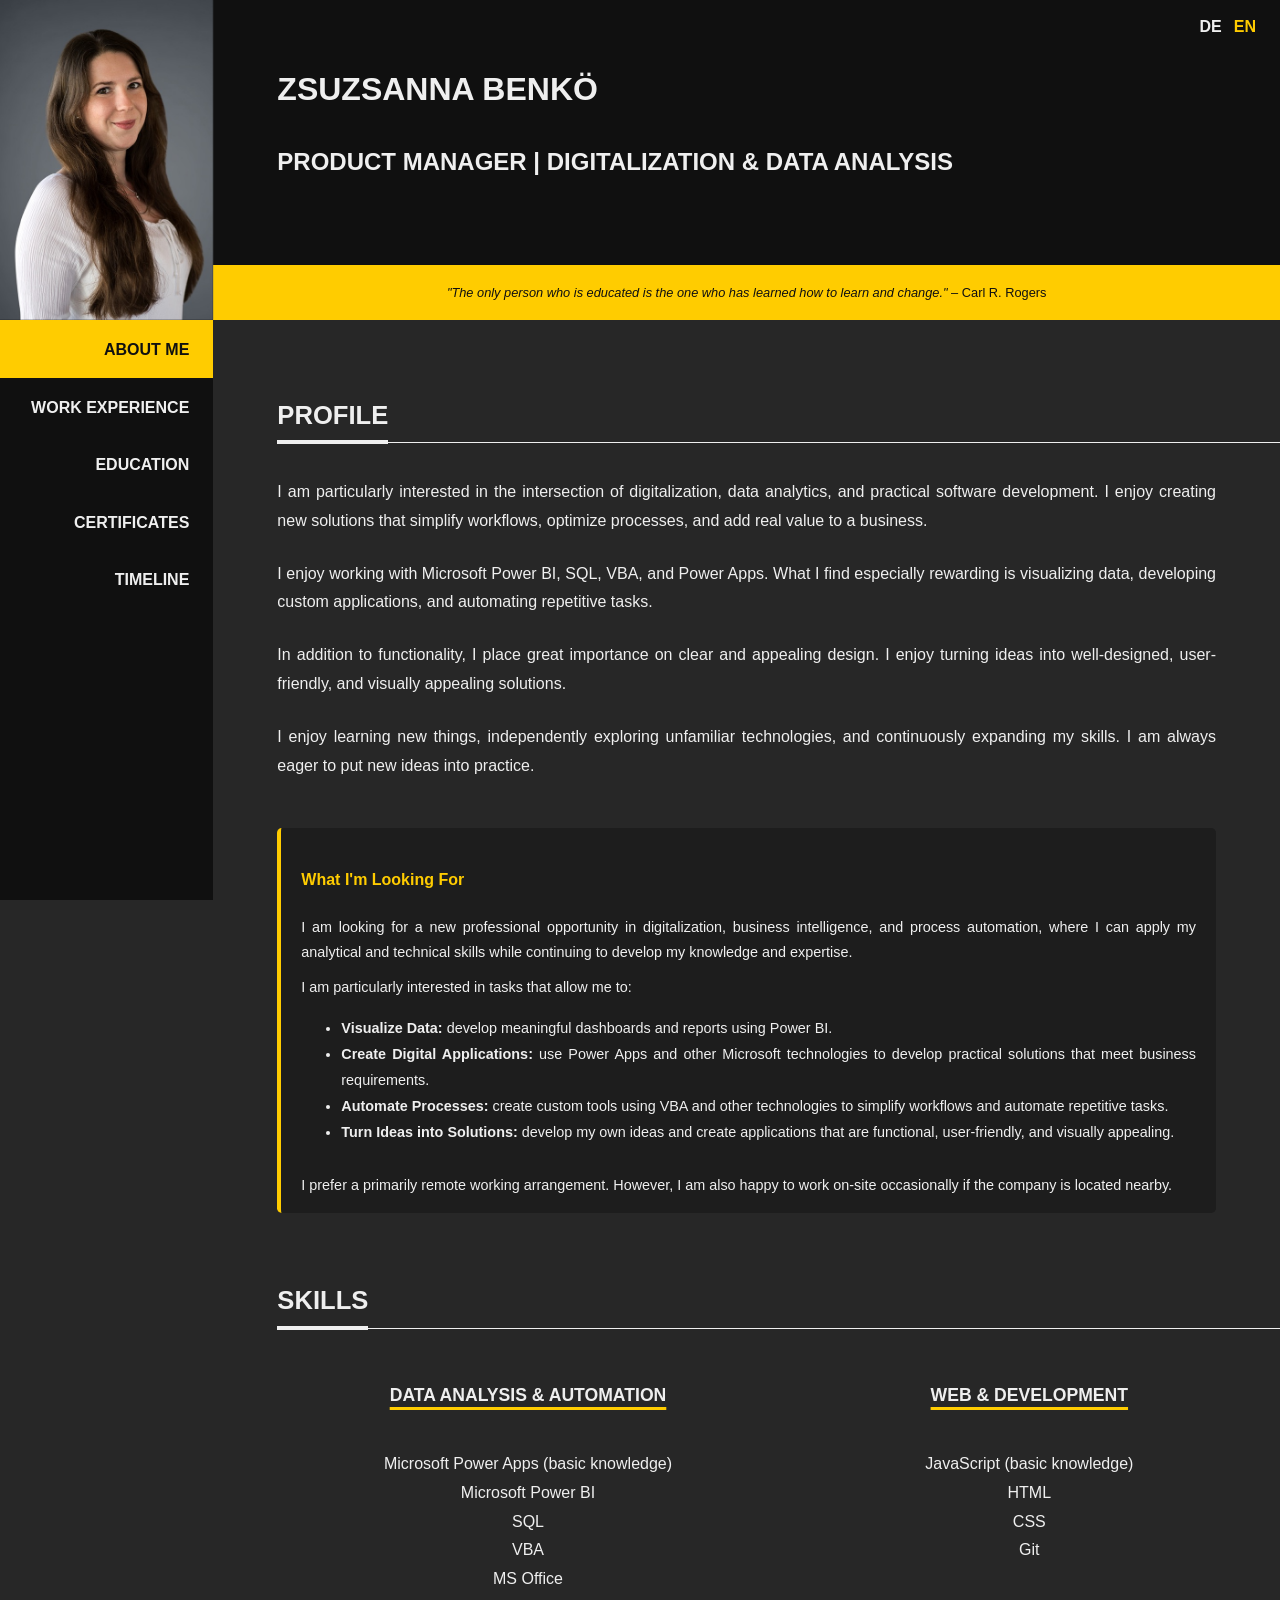
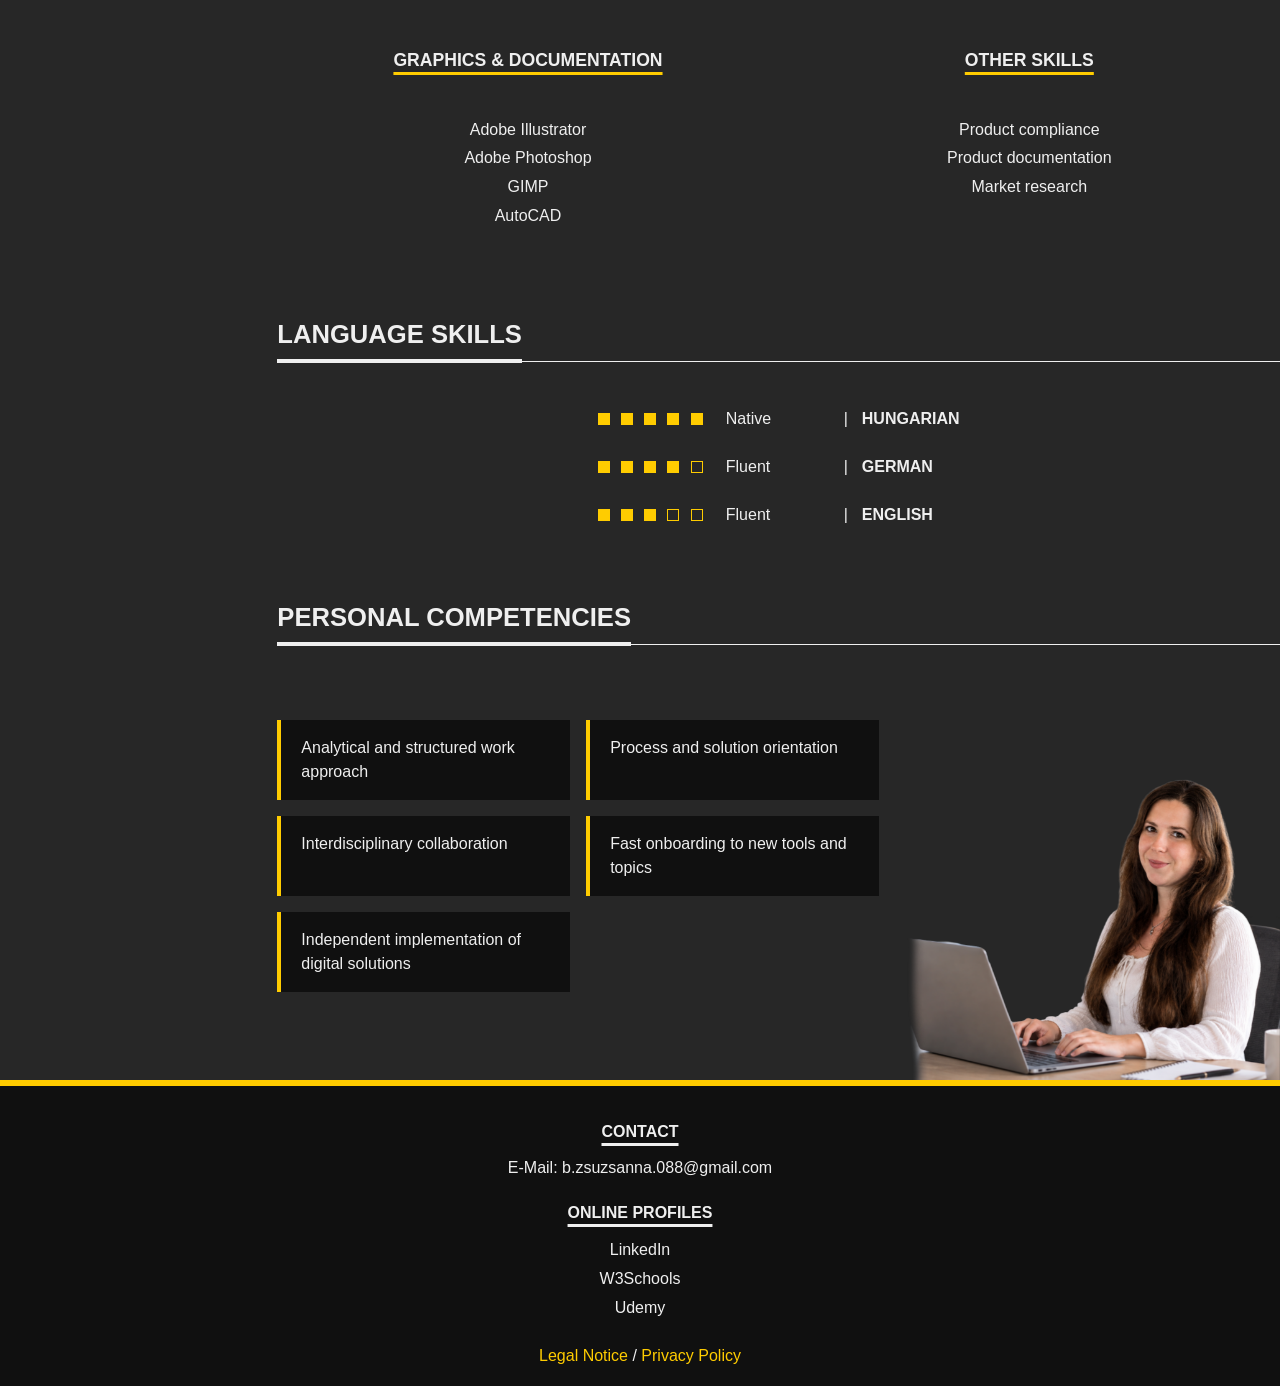
==== commit 9b52ed03: "Feat - update homepage with new profile description and career interests section" ====
--- a/en/index.html
+++ b/en/index.html
@@ -90,7 +90,62 @@
                         <h2><span class="heading-text">PROFILE</span></h2>
                         
                         <div class="intro">
-                            Product Manager with experience in product documentation, product compliance and market research. Strong skills in Power BI, SQL, VBA and MS Office, with practical experience in graphic design, digitalization and technical 3D drawings using AutoCAD. Analytical mindset, eagerness to learn and a strong interest in improving products, processes and digital solutions.
+                            <p>
+                                I am particularly interested in the intersection of digitalization, data analytics, and practical software development.
+                                I enjoy creating new solutions that simplify workflows, optimize processes, and add real value to a business.
+                            </p>
+                            <p>
+                                I enjoy working with Microsoft Power BI, SQL, VBA, and Power Apps. What I find especially rewarding is visualizing data,
+                                developing custom applications, and automating repetitive tasks.
+                            </p>
+                            <p>
+                                In addition to functionality, I place great importance on clear and appealing design.
+                                I enjoy turning ideas into well-designed, user-friendly, and visually appealing solutions.
+                            </p>
+                            <p>
+                                I enjoy learning new things, independently exploring unfamiliar technologies, and continuously expanding my skills.
+                                I am always eager to put new ideas into practice.
+                            </p>
+                        </div>
+
+                        <div id="profile-cta">
+                            <h4>What I'm Looking For</h4>
+                            <p>
+                                I am looking for a new professional opportunity in digitalization,
+                                business intelligence, and process automation, where I can apply
+                                my analytical and technical skills while continuing to develop
+                                my knowledge and expertise.
+                            </p>
+
+                            <p>I am particularly interested in tasks that allow me to:</p>
+
+                            <ul>
+                                <li>
+                                    <strong>Visualize Data:</strong>
+                                    develop meaningful dashboards and reports using Power BI.
+                                </li>
+                                <li>
+                                    <strong>Create Digital Applications:</strong>
+                                    use Power Apps and other Microsoft technologies to develop
+                                    practical solutions that meet business requirements.
+                                </li>
+                                <li>
+                                    <strong>Automate Processes:</strong>
+                                    create custom tools using VBA and other technologies to
+                                    simplify workflows and automate repetitive tasks.
+                                </li>
+                                <li>
+                                    <strong>Turn Ideas into Solutions:</strong>
+                                    develop my own ideas and create applications that are
+                                    functional, user-friendly, and visually appealing.
+                                </li>
+                            </ul>
+
+                            <p>
+                                I prefer a primarily remote working arrangement. However,
+                                I am also happy to work on-site occasionally if the company
+                                is located nearby.
+                            </p>
                         </div>
                     </div>
 
--- a/src/css/styles.css
+++ b/src/css/styles.css
@@ -40,6 +40,7 @@
     html {
         font-size: 100%;
         scroll-behavior: smooth;
+        background-color: var(--dark);
     }
 
     body {
@@ -461,14 +462,16 @@
             }
         }
 
-    #main-container .intro{
-    margin: 3rem 1rem 3rem 0;
+    #main-container .intro,
+    #main-container #profile-cta {
+    margin: 3rem 2rem 3rem 0;
     text-align: justify;
 }
 
     @media (min-width: 992px) {
-        #main-container .intro {
-            margin: 2rem 3rem 3rem 0;
+        #main-container .intro,
+        #main-container #profile-cta {
+            margin: 2rem 4rem 3rem 0;
         }
     }
 
@@ -512,7 +515,7 @@
     }
 
     #main-container p {
-        padding: 1.25rem 2.5rem 1.25rem 0;
+        padding: 0.5rem 0 0 0;
         text-align: justify;
     }
 
@@ -929,6 +932,7 @@
     }
 
     /* --- DEVELEOPMENT --- */
+    #profile #profile-cta,
     #job-section .job-development,
     #job-section .job-skills,
     #study-section .study-development,
@@ -942,6 +946,7 @@
         border-radius: 0.3rem;
     }
 
+    #profile #profile-cta h4,
     #job-section .job-development h4,
     #job-section .job-skills h4,
     #study-section .study-development h4,
@@ -951,6 +956,7 @@
         margin-bottom: 0.6rem;
     }
 
+    #profile #profile-cta p,
     #job-section .job-development p,
     #study-section .study-development p,
     #education-section .education-development p,
@@ -959,6 +965,10 @@
         padding: 0.7rem 0 0 0;
         font-size: 0.9rem;
         line-height: 1.7;
+    }
+
+    #profile #profile-cta li {
+        font-size: 0.9rem;
     }
 
     #job-section .job-skill-tag {
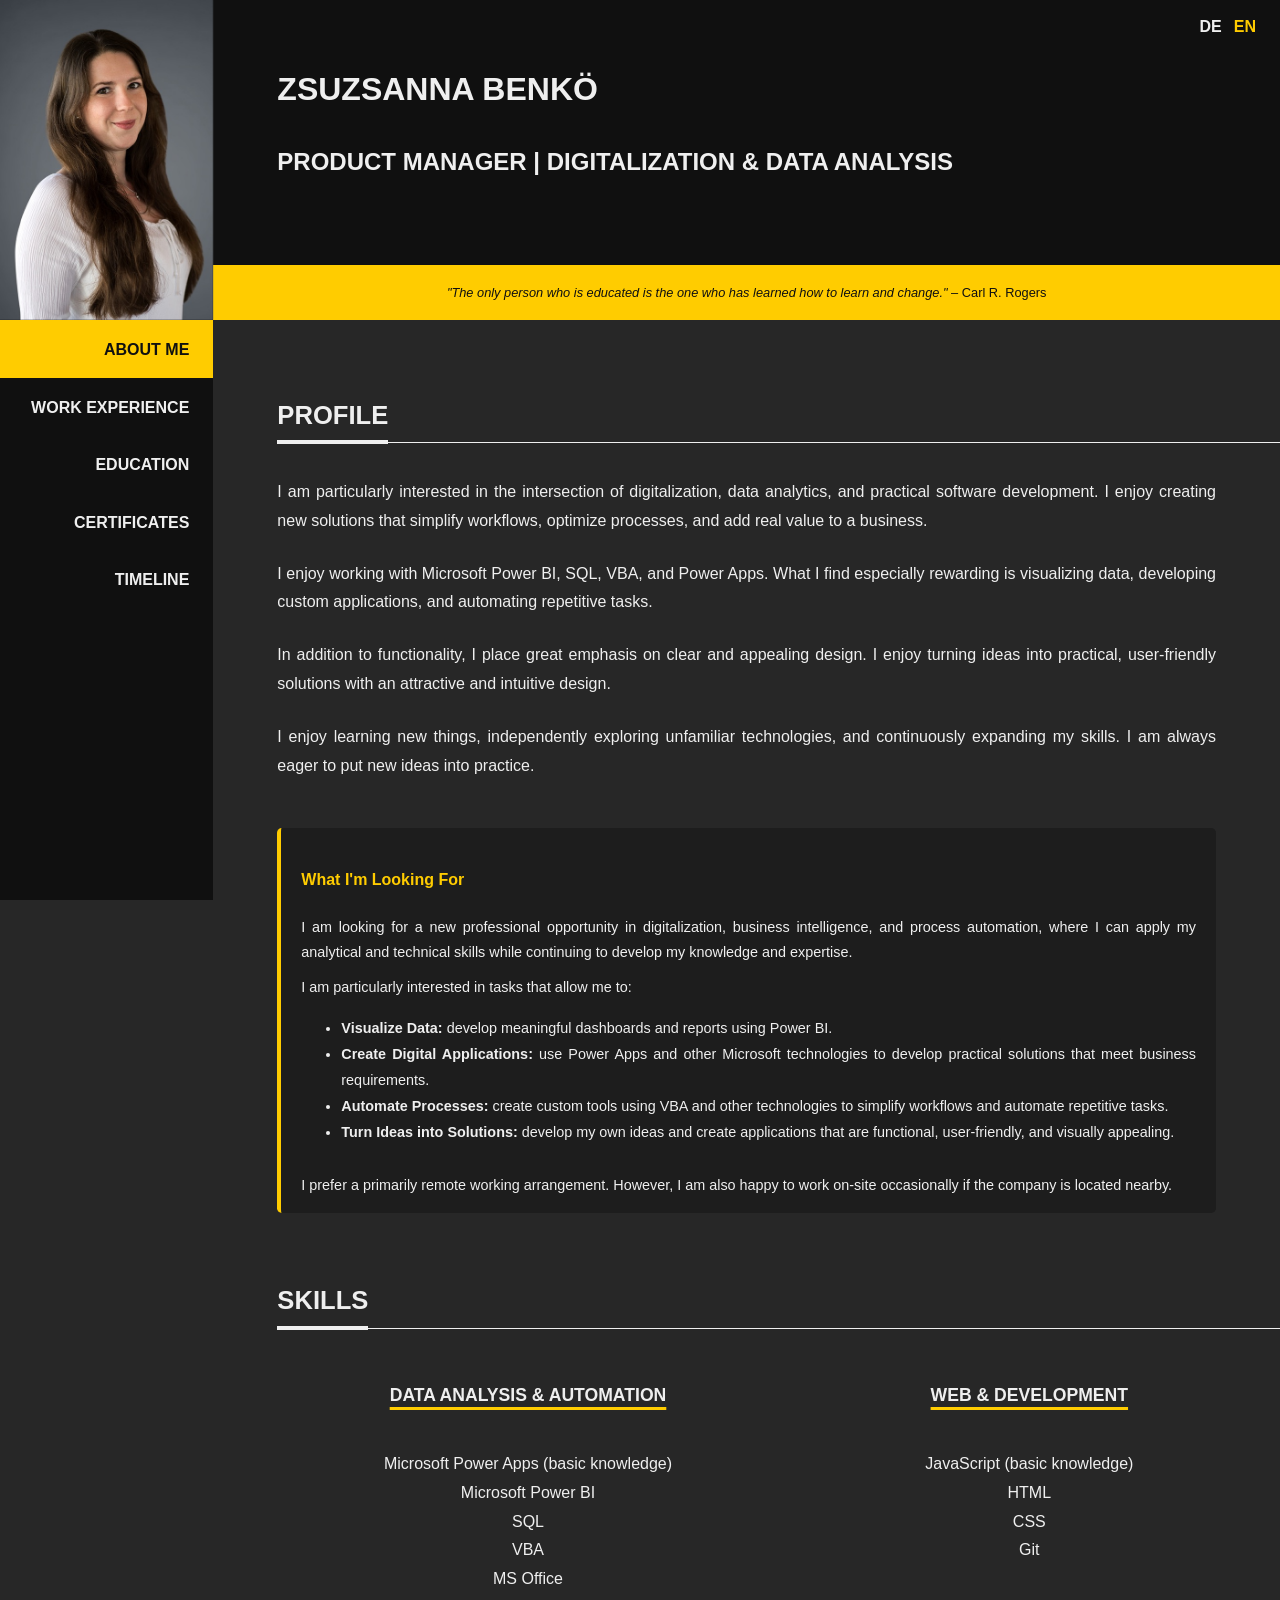
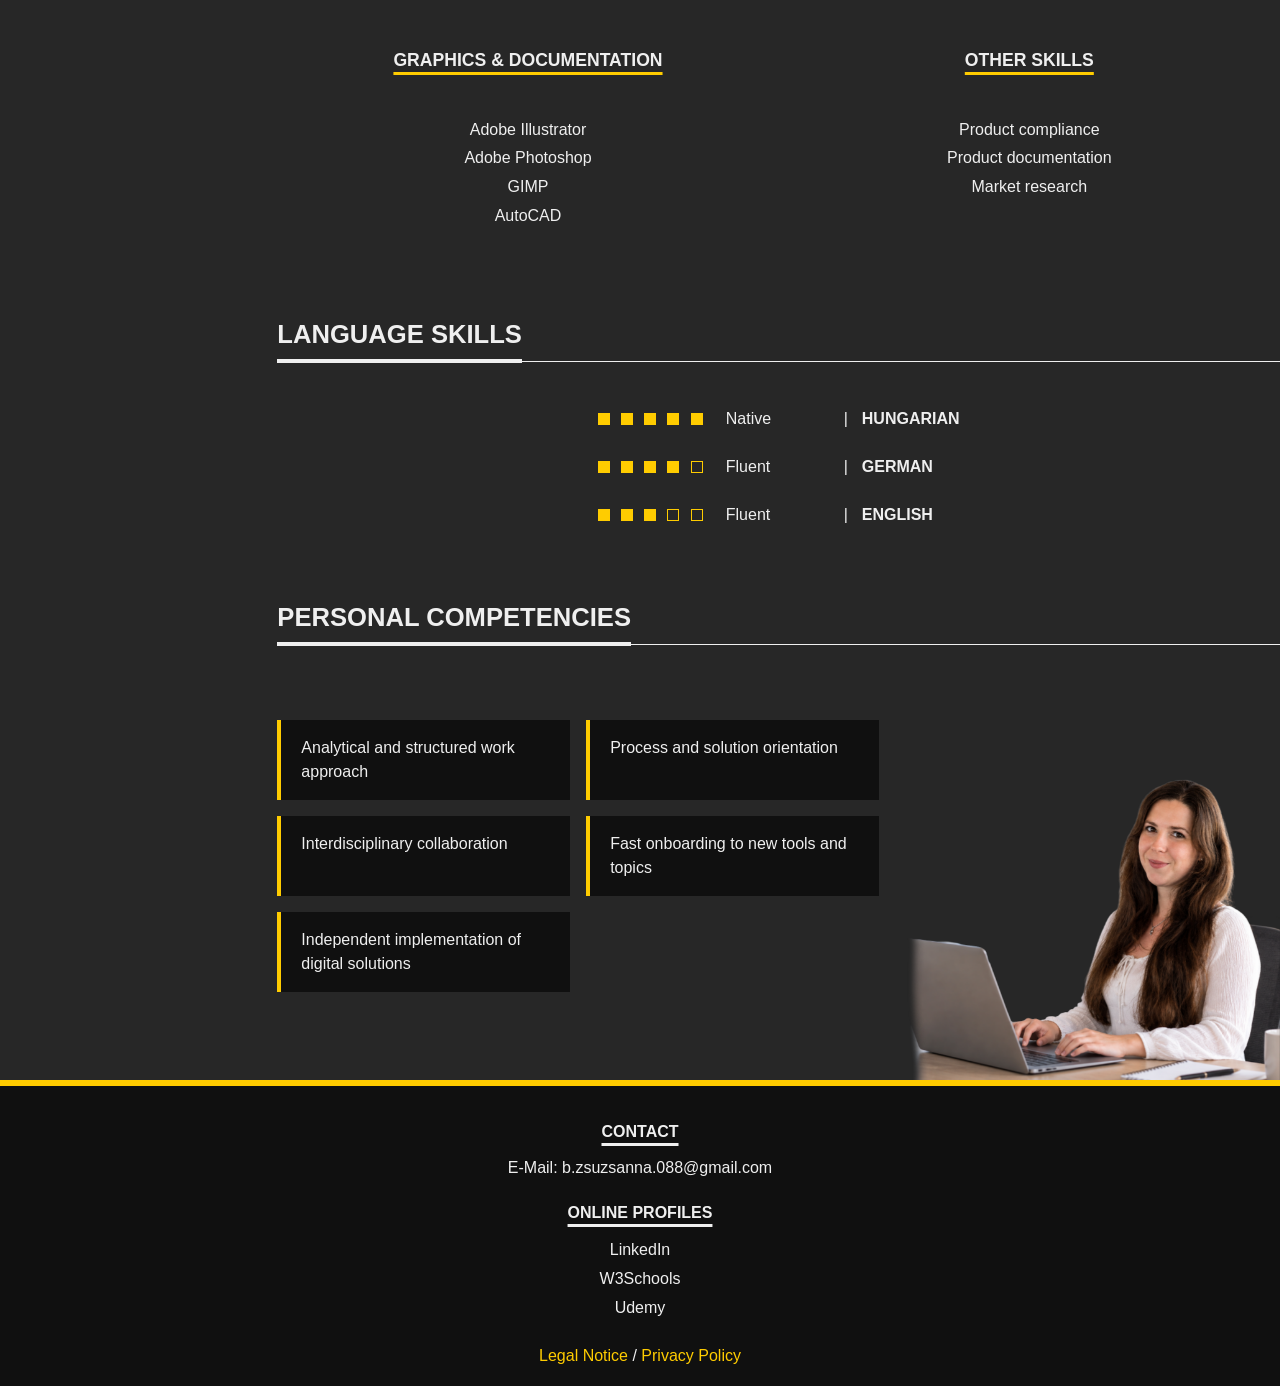
==== commit c72eb779: "Feat - add English profile description and career interests section" ====
--- a/en/index.html
+++ b/en/index.html
@@ -99,8 +99,8 @@
                                 developing custom applications, and automating repetitive tasks.
                             </p>
                             <p>
-                                In addition to functionality, I place great importance on clear and appealing design.
-                                I enjoy turning ideas into well-designed, user-friendly, and visually appealing solutions.
+                                In addition to functionality, I place great emphasis on clear and appealing design.
+                                I enjoy turning ideas into practical, user-friendly solutions with an attractive and intuitive design.
                             </p>
                             <p>
                                 I enjoy learning new things, independently exploring unfamiliar technologies, and continuously expanding my skills.
